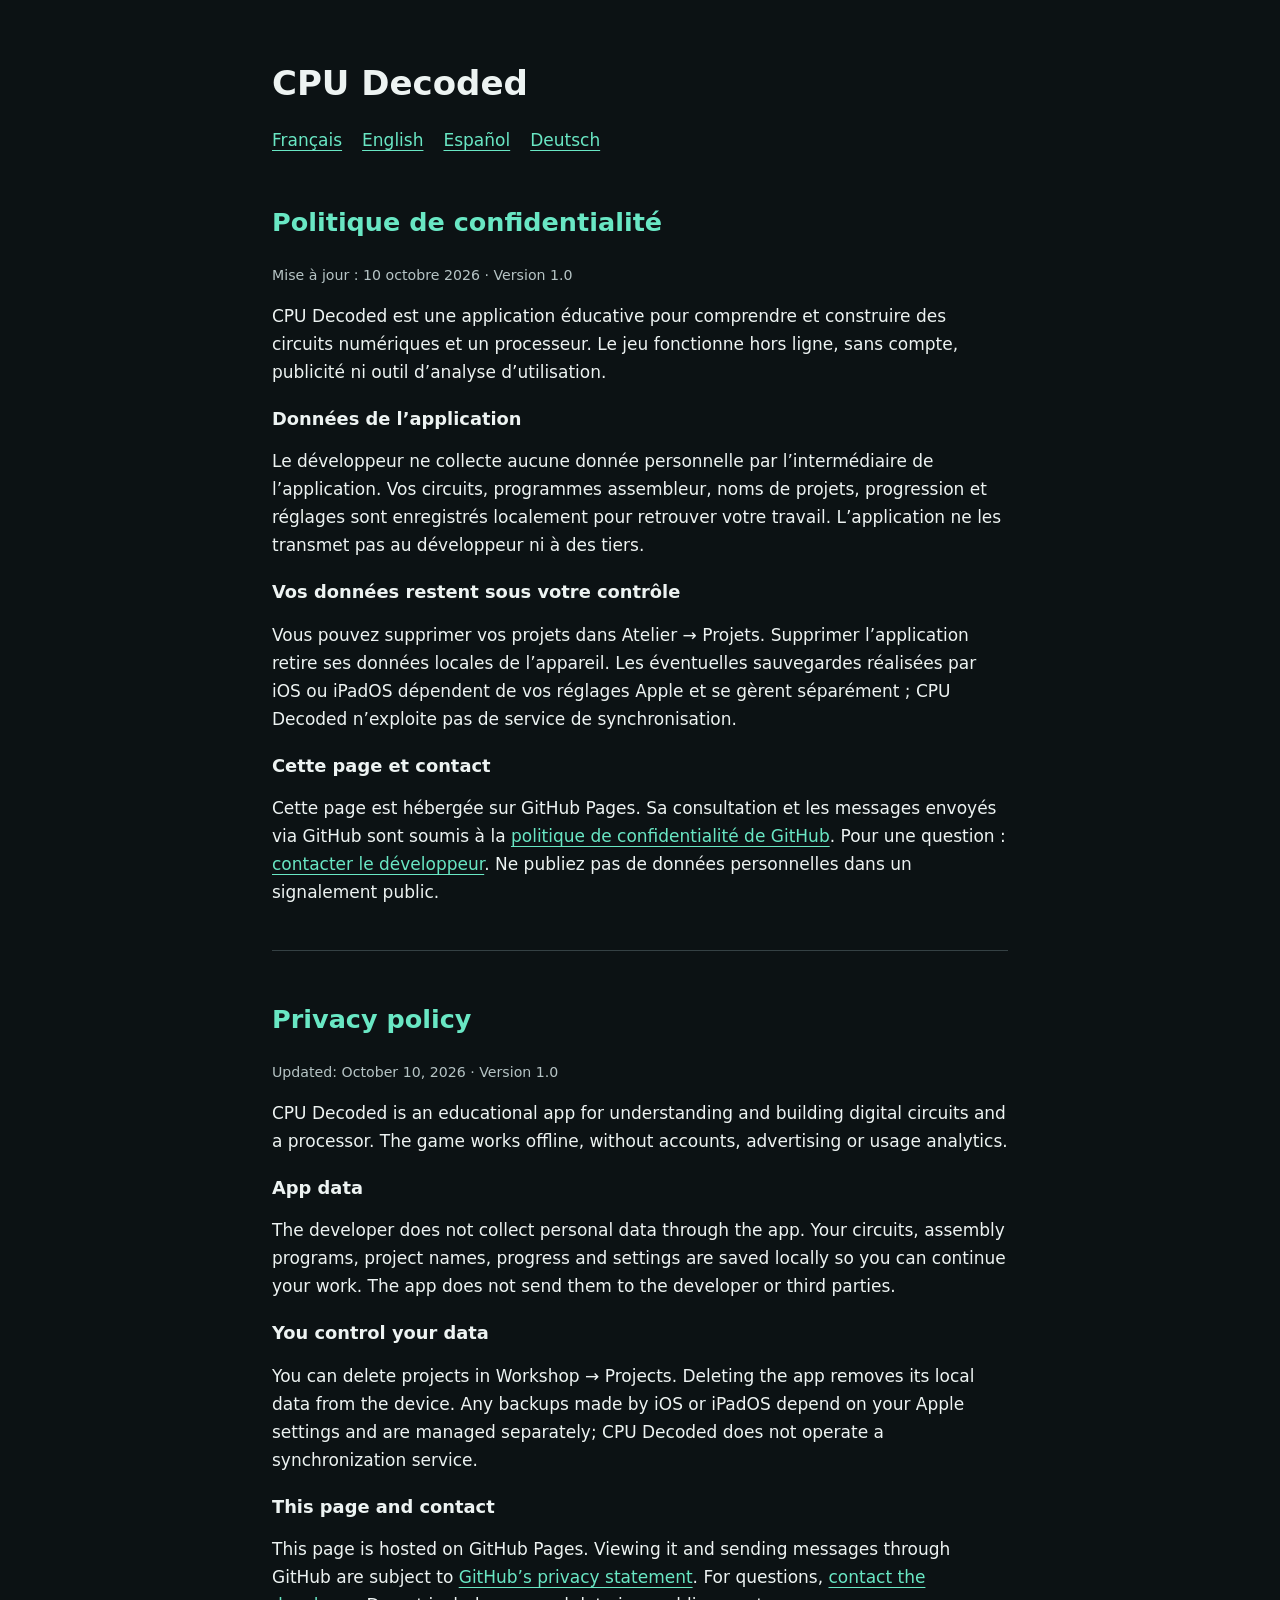
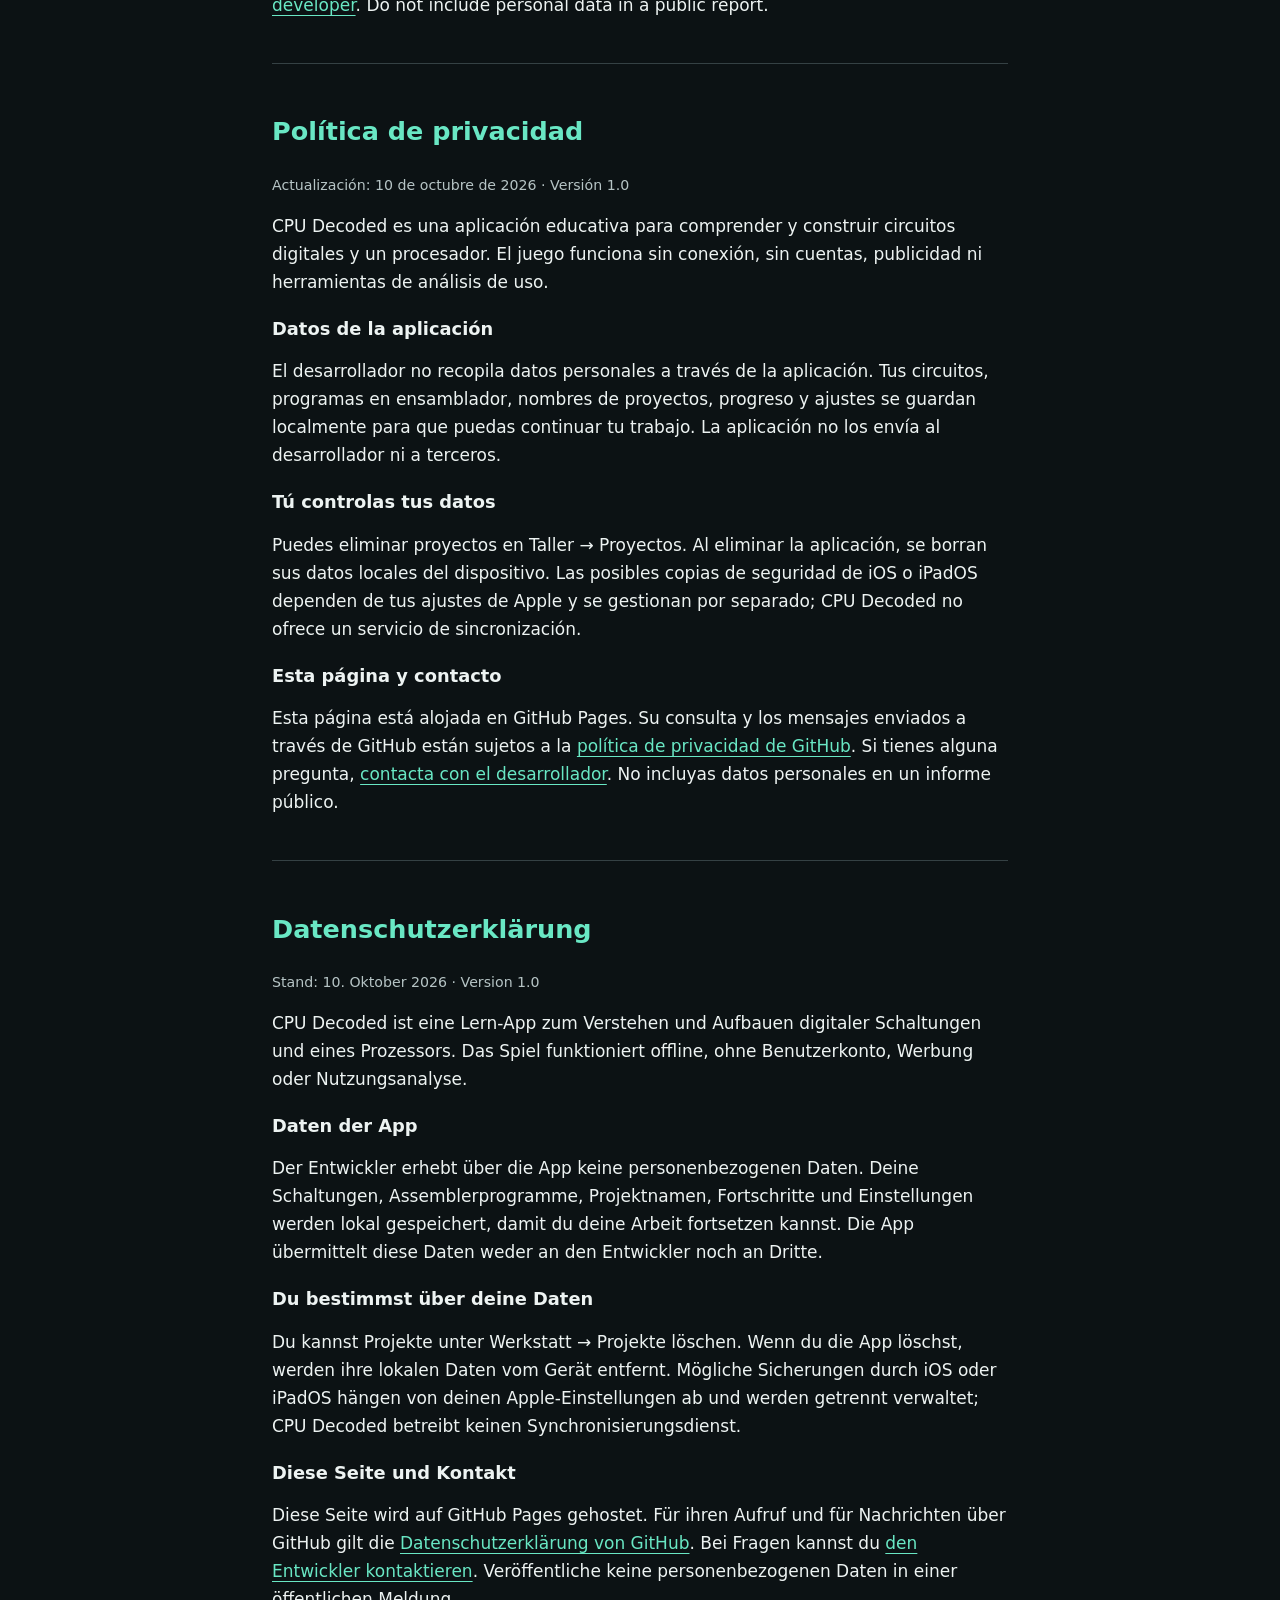
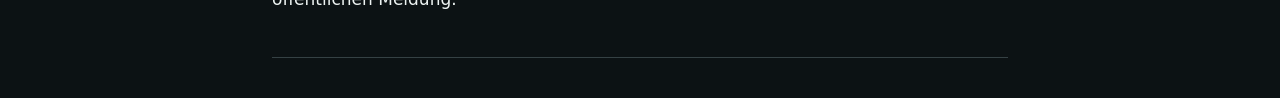
==== index.html @ 69a2903a "Publish CPU Decoded privacy policy in four languages" ====
<!doctype html>
<html lang="fr">
<head>
<meta charset="utf-8">
<meta name="viewport" content="width=device-width, initial-scale=1">
<title>CPU Decoded — Confidentialité · Privacy</title>
<style>
:root{color-scheme:dark}*{box-sizing:border-box}body{margin:0;background:#0c1214;color:#edf3f2;font:17px/1.65 system-ui,sans-serif}main{max-width:780px;margin:auto;padding:40px 22px}h1{line-height:1.2}h2{color:#69e7c4;line-height:1.3}a{color:#69e7c4;text-underline-offset:4px}nav{display:flex;flex-wrap:wrap;gap:20px}section{padding:30px 0;border-bottom:1px solid #354144}small{color:#b6c4c5}p{margin:14px 0}h3{font-size:1.05em;margin-bottom:0}
</style>
</head>
<body><main>
<h1>CPU Decoded</h1>
<nav aria-label="Languages"><a href="#fr" lang="fr">Français</a><a href="#en" lang="en">English</a><a href="#es" lang="es">Español</a><a href="#de" lang="de">Deutsch</a></nav>
<section id="fr" lang="fr"><h2>Politique de confidentialité</h2><small>Mise à jour : 10 octobre 2026 · Version 1.0</small>
<p>CPU Decoded est une application éducative pour comprendre et construire des circuits numériques et un processeur. Le jeu fonctionne hors ligne, sans compte, publicité ni outil d’analyse d’utilisation.</p>
<h3>Données de l’application</h3><p>Le développeur ne collecte aucune donnée personnelle par l’intermédiaire de l’application. Vos circuits, programmes assembleur, noms de projets, progression et réglages sont enregistrés localement pour retrouver votre travail. L’application ne les transmet pas au développeur ni à des tiers.</p>
<h3>Vos données restent sous votre contrôle</h3><p>Vous pouvez supprimer vos projets dans Atelier → Projets. Supprimer l’application retire ses données locales de l’appareil. Les éventuelles sauvegardes réalisées par iOS ou iPadOS dépendent de vos réglages Apple et se gèrent séparément ; CPU Decoded n’exploite pas de service de synchronisation.</p>
<h3>Cette page et contact</h3><p>Cette page est hébergée sur GitHub Pages. Sa consultation et les messages envoyés via GitHub sont soumis à la <a href="https://docs.github.com/en/site-policy/privacy-policies/github-general-privacy-statement">politique de confidentialité de GitHub</a>. Pour une question : <a href="https://github.com/Xerxex52/CPU-Decoded/issues">contacter le développeur</a>. Ne publiez pas de données personnelles dans un signalement public.</p></section>
<section id="en" lang="en"><h2>Privacy policy</h2><small>Updated: October 10, 2026 · Version 1.0</small>
<p>CPU Decoded is an educational app for understanding and building digital circuits and a processor. The game works offline, without accounts, advertising or usage analytics.</p>
<h3>App data</h3><p>The developer does not collect personal data through the app. Your circuits, assembly programs, project names, progress and settings are saved locally so you can continue your work. The app does not send them to the developer or third parties.</p>
<h3>You control your data</h3><p>You can delete projects in Workshop → Projects. Deleting the app removes its local data from the device. Any backups made by iOS or iPadOS depend on your Apple settings and are managed separately; CPU Decoded does not operate a synchronization service.</p>
<h3>This page and contact</h3><p>This page is hosted on GitHub Pages. Viewing it and sending messages through GitHub are subject to <a href="https://docs.github.com/en/site-policy/privacy-policies/github-general-privacy-statement">GitHub’s privacy statement</a>. For questions, <a href="https://github.com/Xerxex52/CPU-Decoded/issues">contact the developer</a>. Do not include personal data in a public report.</p></section>
<section id="es" lang="es"><h2>Política de privacidad</h2><small>Actualización: 10 de octubre de 2026 · Versión 1.0</small>
<p>CPU Decoded es una aplicación educativa para comprender y construir circuitos digitales y un procesador. El juego funciona sin conexión, sin cuentas, publicidad ni herramientas de análisis de uso.</p>
<h3>Datos de la aplicación</h3><p>El desarrollador no recopila datos personales a través de la aplicación. Tus circuitos, programas en ensamblador, nombres de proyectos, progreso y ajustes se guardan localmente para que puedas continuar tu trabajo. La aplicación no los envía al desarrollador ni a terceros.</p>
<h3>Tú controlas tus datos</h3><p>Puedes eliminar proyectos en Taller → Proyectos. Al eliminar la aplicación, se borran sus datos locales del dispositivo. Las posibles copias de seguridad de iOS o iPadOS dependen de tus ajustes de Apple y se gestionan por separado; CPU Decoded no ofrece un servicio de sincronización.</p>
<h3>Esta página y contacto</h3><p>Esta página está alojada en GitHub Pages. Su consulta y los mensajes enviados a través de GitHub están sujetos a la <a href="https://docs.github.com/en/site-policy/privacy-policies/github-general-privacy-statement">política de privacidad de GitHub</a>. Si tienes alguna pregunta, <a href="https://github.com/Xerxex52/CPU-Decoded/issues">contacta con el desarrollador</a>. No incluyas datos personales en un informe público.</p></section>
<section id="de" lang="de"><h2>Datenschutzerklärung</h2><small>Stand: 10. Oktober 2026 · Version 1.0</small>
<p>CPU Decoded ist eine Lern-App zum Verstehen und Aufbauen digitaler Schaltungen und eines Prozessors. Das Spiel funktioniert offline, ohne Benutzerkonto, Werbung oder Nutzungsanalyse.</p>
<h3>Daten der App</h3><p>Der Entwickler erhebt über die App keine personenbezogenen Daten. Deine Schaltungen, Assemblerprogramme, Projektnamen, Fortschritte und Einstellungen werden lokal gespeichert, damit du deine Arbeit fortsetzen kannst. Die App übermittelt diese Daten weder an den Entwickler noch an Dritte.</p>
<h3>Du bestimmst über deine Daten</h3><p>Du kannst Projekte unter Werkstatt → Projekte löschen. Wenn du die App löschst, werden ihre lokalen Daten vom Gerät entfernt. Mögliche Sicherungen durch iOS oder iPadOS hängen von deinen Apple-Einstellungen ab und werden getrennt verwaltet; CPU Decoded betreibt keinen Synchronisierungsdienst.</p>
<h3>Diese Seite und Kontakt</h3><p>Diese Seite wird auf GitHub Pages gehostet. Für ihren Aufruf und für Nachrichten über GitHub gilt die <a href="https://docs.github.com/en/site-policy/privacy-policies/github-general-privacy-statement">Datenschutzerklärung von GitHub</a>. Bei Fragen kannst du <a href="https://github.com/Xerxex52/CPU-Decoded/issues">den Entwickler kontaktieren</a>. Veröffentliche keine personenbezogenen Daten in einer öffentlichen Meldung.</p></section>
</main></body></html>
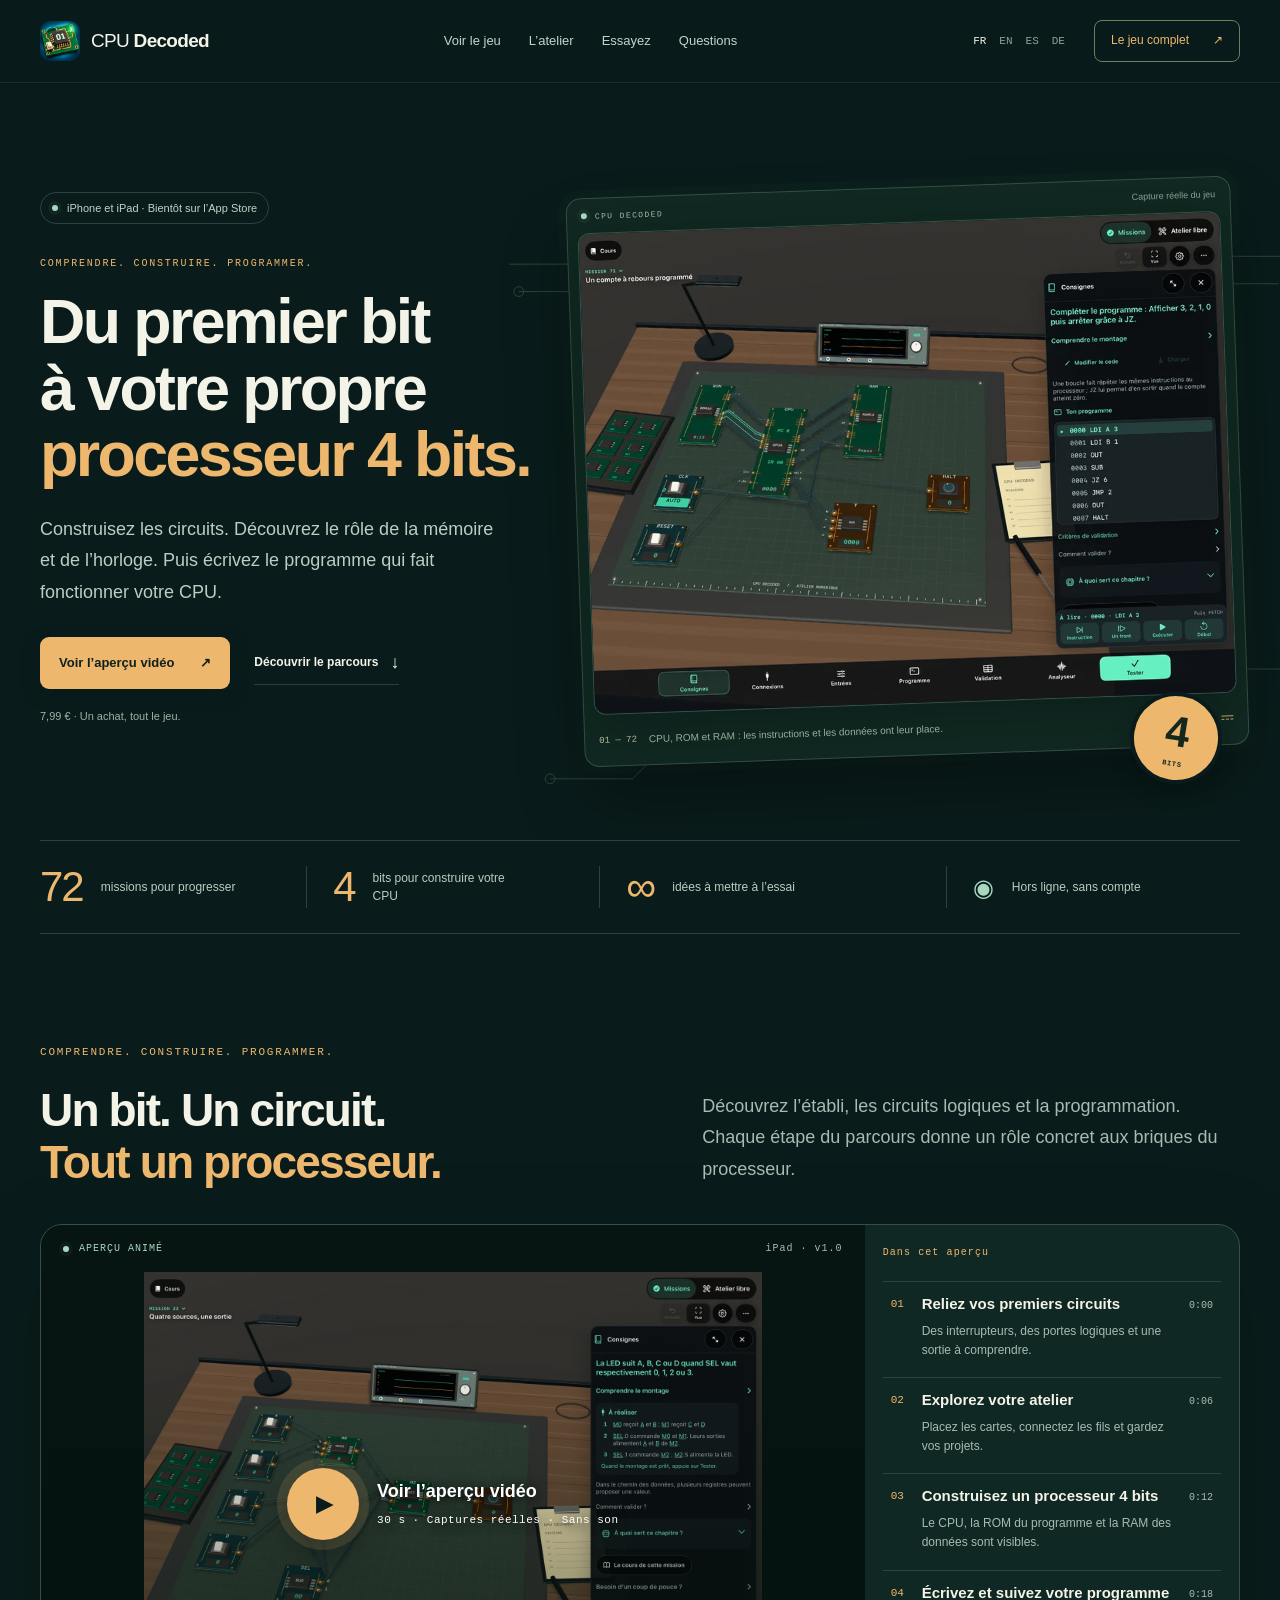
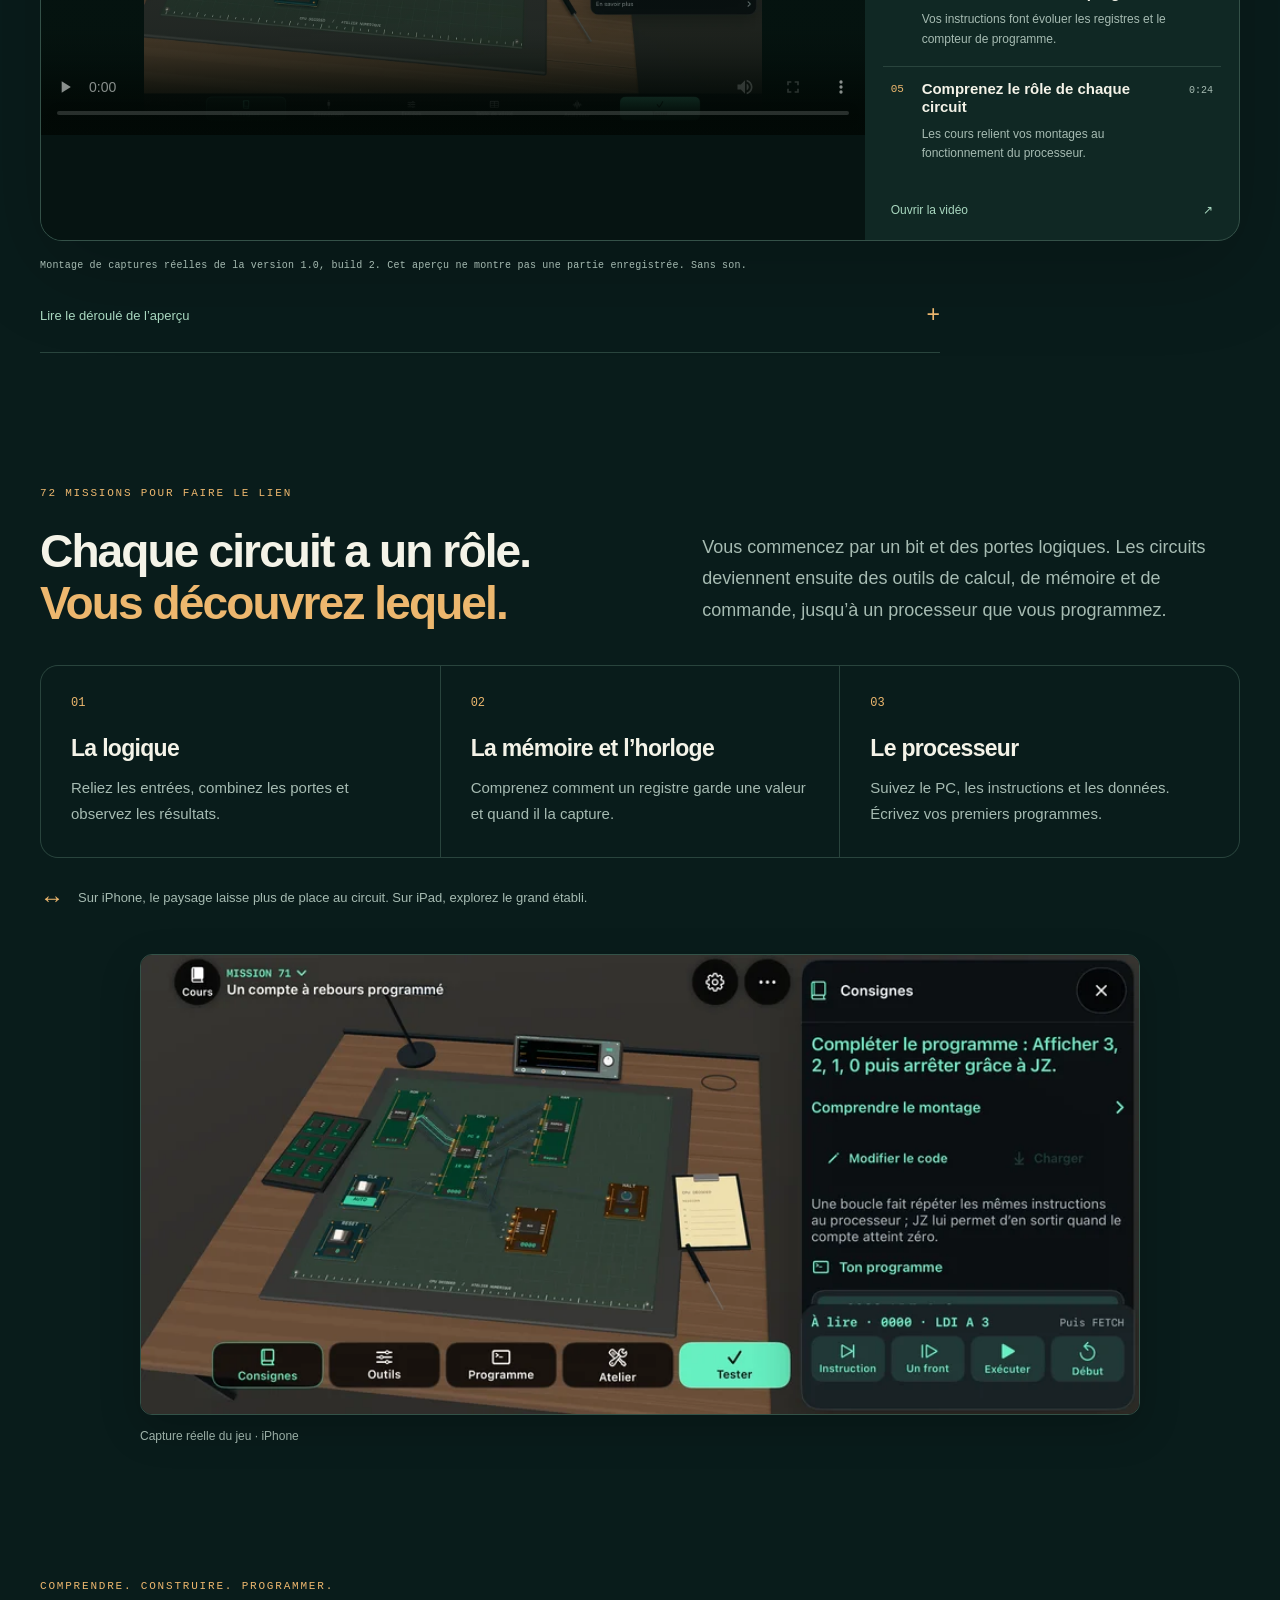
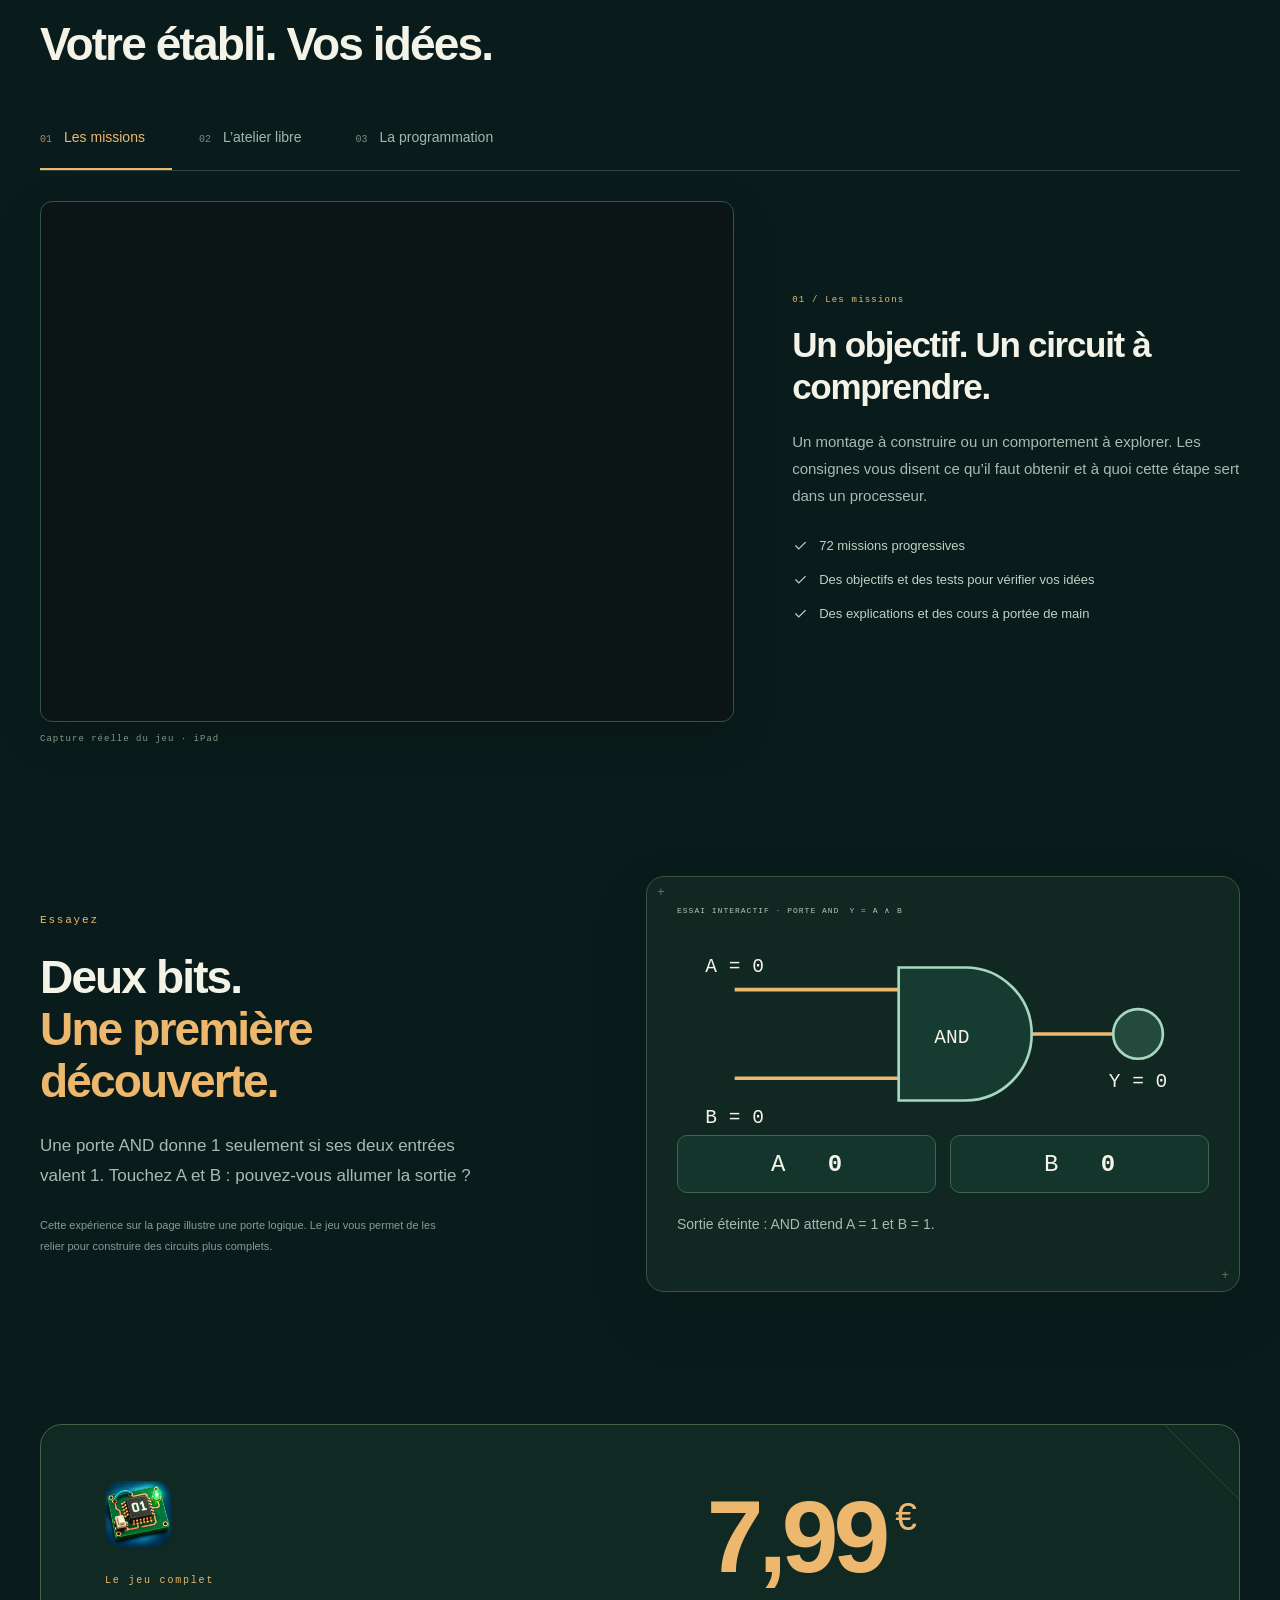
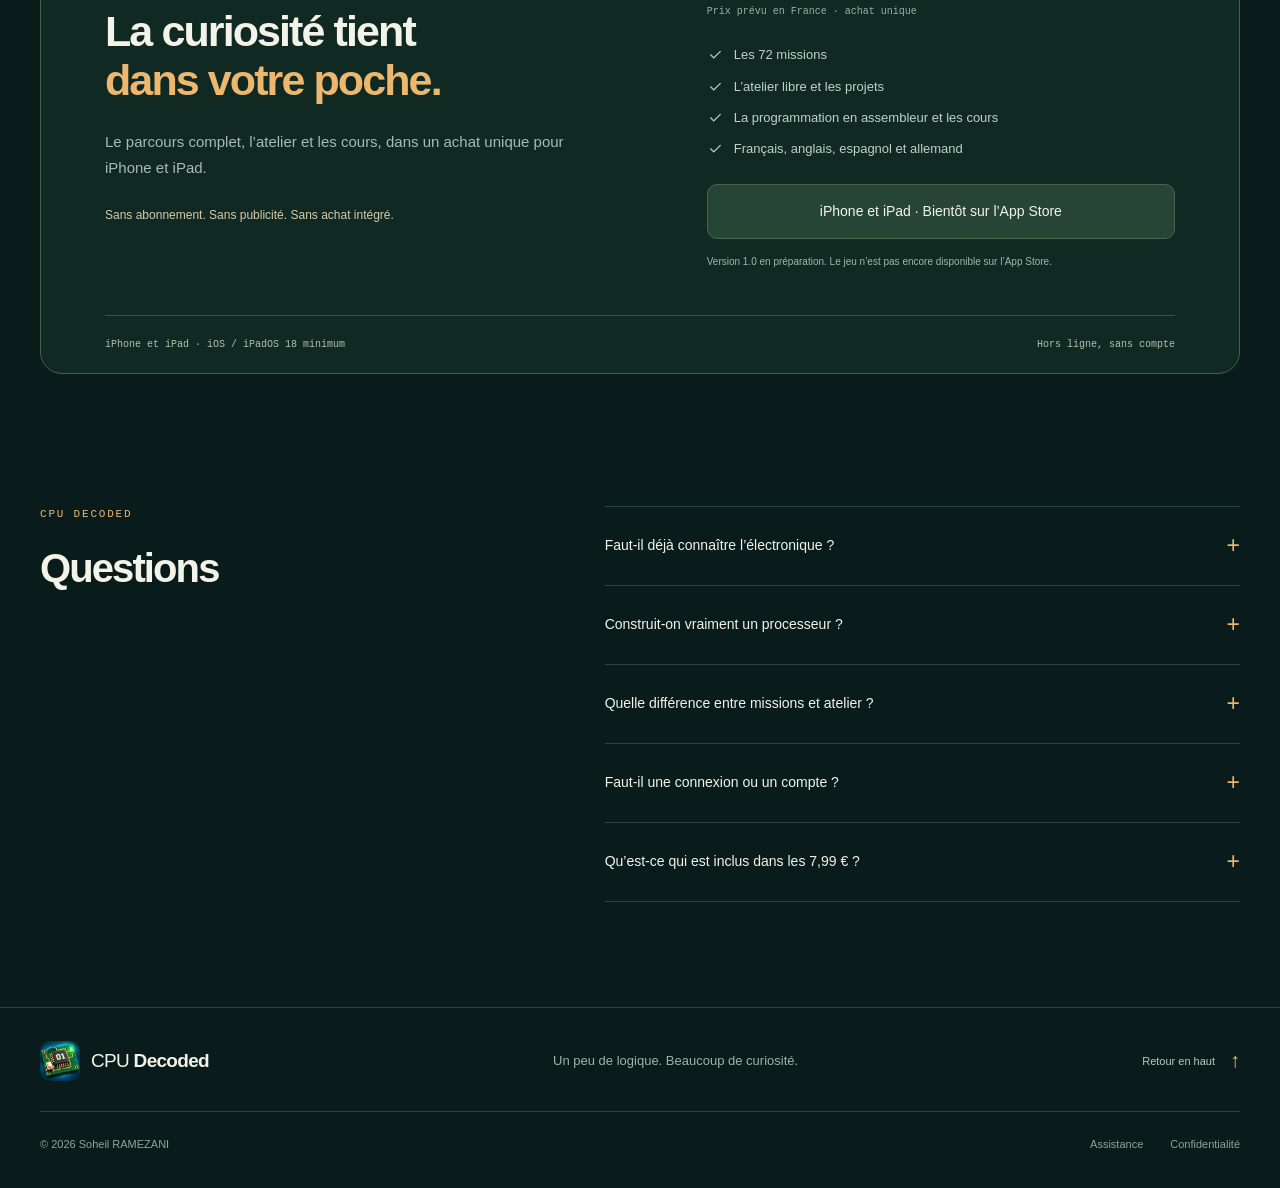
==== commit e4cf6033: "Publish CPU Decoded product page with localized video previews" ====
--- a/index.html
+++ b/index.html
@@ -1,34 +1,29 @@
-<!doctype html>
-<html lang="fr">
-<head>
-<meta charset="utf-8">
-<meta name="viewport" content="width=device-width, initial-scale=1">
-<title>CPU Decoded — Confidentialité · Privacy</title>
-<style>
-:root{color-scheme:dark}*{box-sizing:border-box}body{margin:0;background:#0c1214;color:#edf3f2;font:17px/1.65 system-ui,sans-serif}main{max-width:780px;margin:auto;padding:40px 22px}h1{line-height:1.2}h2{color:#69e7c4;line-height:1.3}a{color:#69e7c4;text-underline-offset:4px}nav{display:flex;flex-wrap:wrap;gap:20px}section{padding:30px 0;border-bottom:1px solid #354144}small{color:#b6c4c5}p{margin:14px 0}h3{font-size:1.05em;margin-bottom:0}
-</style>
-</head>
-<body><main>
-<h1>CPU Decoded</h1>
-<nav aria-label="Languages"><a href="#fr" lang="fr">Français</a><a href="#en" lang="en">English</a><a href="#es" lang="es">Español</a><a href="#de" lang="de">Deutsch</a></nav>
-<section id="fr" lang="fr"><h2>Politique de confidentialité</h2><small>Mise à jour : 10 octobre 2026 · Version 1.0</small>
+<!doctype html><html lang="fr"><head><meta charset="utf-8"><meta name="viewport" content="width=device-width, initial-scale=1"><meta name="theme-color" content="#091c1b"><title>CPU Decoded — Du premier bit à votre propre processeur 4 bits.</title><meta name="description" content="Construisez les circuits. Découvrez le rôle de la mémoire et de l’horloge. Puis écrivez le programme qui fait fonctionner votre CPU."><link rel="canonical" href="https://xerxex52.github.io/CPU-Decoded/"><link rel="alternate" hreflang="fr" href="https://xerxex52.github.io/CPU-Decoded/"><link rel="alternate" hreflang="en" href="https://xerxex52.github.io/CPU-Decoded/en/"><link rel="alternate" hreflang="es" href="https://xerxex52.github.io/CPU-Decoded/es/"><link rel="alternate" hreflang="de" href="https://xerxex52.github.io/CPU-Decoded/de/"><meta property="og:title" content="CPU Decoded — Du premier bit à votre propre processeur 4 bits."><meta property="og:description" content="Construisez les circuits. Découvrez le rôle de la mémoire et de l’horloge. Puis écrivez le programme qui fait fonctionner votre CPU."><meta property="og:type" content="website"><meta property="og:url" content="https://xerxex52.github.io/CPU-Decoded/"><meta property="og:image" content="https://xerxex52.github.io/CPU-Decoded/assets/fr-cpu-1600.webp"><meta name="twitter:card" content="summary_large_image"><link rel="icon" href="assets/favicon.png"><link rel="stylesheet" href="style.css"><script src="site.js" defer></script></head>
+<body id="top"><a class="skip" href="#main">Aller au contenu</a><noscript><style>.tab-bar,.film-chapters,.bit-buttons{display:none}.showcase-panel[hidden]{display:grid!important}.showcase-panel{margin-top:40px}</style></noscript>
+<header class="site-header"><div class="nav-shell"><a class="brand" href="#top"><img src="assets/icon.webp" width="40" height="40" alt=""><span>CPU <b>Decoded</b></span></a><nav id="navigation" aria-label="Navigation"><a href="#film">Voir le jeu</a><a href="#atelier">L’atelier</a><a href="#defi">Essayez</a><a href="#faq">Questions</a></nav><div class="header-actions"><div class="languages" aria-label="Languages"><a href="index.html" lang="fr" hreflang="fr" aria-current=page>FR</a><a href="en/index.html" lang="en" hreflang="en" >EN</a><a href="es/index.html" lang="es" hreflang="es" >ES</a><a href="de/index.html" lang="de" hreflang="de" >DE</a></div><a class="nav-cta" href="#inclus">Le jeu complet<span aria-hidden="true">↗</span></a><button class="menu-toggle" aria-label="Ouvrir le menu" aria-expanded="false" aria-controls="navigation"><span></span><span></span></button></div></div></header>
+<main id="main"><section class="hero section-shell"><div class="hero-copy"><div class="availability"><span></span>iPhone et iPad · Bientôt sur l’App Store</div><p class="eyebrow">COMPRENDRE. CONSTRUIRE. PROGRAMMER.</p><h1>Du premier bit<br>à votre propre<br><em>processeur 4 bits.</em></h1><p class="lead">Construisez les circuits. Découvrez le rôle de la mémoire et de l’horloge. Puis écrivez le programme qui fait fonctionner votre CPU.</p><div class="hero-actions"><a class="button primary" href="#film">Voir l’aperçu vidéo<span aria-hidden="true">↗</span></a><a class="text-link" href="#parcours">Découvrir le parcours<span aria-hidden="true">↓</span></a></div><p class="price-note">7,99 € · Un achat, tout le jeu.</p></div><div class="hero-visual"><svg class="hero-traces" viewBox="0 0 800 720" fill="none" aria-hidden="true"><path d="M0 145h104l48-48h356l40 40h240M10 173h104l48-48h338l40 40h245M42 670h84l54-54h306l58-58h245"/><circle cx="10" cy="173" r="5"/><circle cx="42" cy="670" r="5"/></svg><div class="device-mat"><div class="device-top"><span class="signal-dot"></span><span>CPU DECODED</span><span class="real-label">Capture réelle du jeu</span></div><button class="screenshot" type="button" data-lightbox="assets/fr-cpu-1600.webp" data-caption="CPU, ROM et RAM : les instructions et les données ont leur place." aria-label="Agrandir la capture"><img src="assets/fr-cpu-1600.webp" srcset="assets/fr-cpu-900.webp 900w, assets/fr-cpu-1600.webp 1600w" sizes="(max-width:760px) calc(100vw - 40px), 760px" width="1600" height="1200" alt="CPU, ROM et RAM : les instructions et les données ont leur place." loading="eager" decoding="async" fetchpriority=high><span class="zoom-mark" aria-hidden="true">↗</span></button><div class="device-bottom"><span>01 — 72</span><p>CPU, ROM et RAM : les instructions et les données ont leur place.</p><span aria-hidden="true">⎓</span></div></div><div class="hero-stamp" aria-hidden="true"><span>4</span><small>BITS</small></div></div></section>
+<div class="section-shell"><div class="stat-strip"><div><strong>72</strong><span>missions pour progresser</span></div><div><strong>4</strong><span>bits pour construire votre CPU</span></div><div><strong>∞</strong><span>idées à mettre à l’essai</span></div><div class="stat-promise"><span class="tiny-icon" aria-hidden="true">◉</span><span>Hors ligne, sans compte</span></div></div></div>
+<section class="film-section section-shell section-space" id="film"><div class="film-heading"><div><p class="eyebrow">COMPRENDRE. CONSTRUIRE. PROGRAMMER.</p><h2>Un bit. Un circuit.<br><em>Tout un processeur.</em></h2></div><p class="section-intro">Découvrez l’établi, les circuits logiques et la programmation. Chaque étape du parcours donne un rôle concret aux briques du processeur.</p></div><div class="film-stage"><div class="film-screen"><div class="film-topline"><span><i class="signal-dot" aria-hidden="true"></i>APERÇU ANIMÉ</span><span>iPad · v1.0</span></div><div class="video-frame"><video id="gameplay" controls playsinline preload="none" poster="assets/fr-logic-1600.webp" width="1920" height="1080" aria-label="Voir l’aperçu vidéo"><source src="assets/fr-preview.mp4" type="video/mp4"><track kind="captions" src="assets/fr-preview.vtt" srclang="fr" label="FR" default><p><a href="assets/fr-preview.mp4">Ouvrir la vidéo</a></p></video><button class="film-play" type="button" aria-label="Voir l’aperçu vidéo" hidden><span class="play-disc" aria-hidden="true">▶</span><span>Voir l’aperçu vidéo<small>30 s · Captures réelles · Sans son</small></span></button></div></div><div class="film-chapters"><p class="eyebrow">Dans cet aperçu</p><button class="film-chapter" data-seek="0" type="button"><span class="chapter-index">01</span><span><strong>Reliez vos premiers circuits</strong><span>Des interrupteurs, des portes logiques et une sortie à comprendre.</span></span><span class="chapter-time">0:00</span></button><button class="film-chapter" data-seek="6" type="button"><span class="chapter-index">02</span><span><strong>Explorez votre atelier</strong><span>Placez les cartes, connectez les fils et gardez vos projets.</span></span><span class="chapter-time">0:06</span></button><button class="film-chapter" data-seek="12" type="button"><span class="chapter-index">03</span><span><strong>Construisez un processeur 4 bits</strong><span>Le CPU, la ROM du programme et la RAM des données sont visibles.</span></span><span class="chapter-time">0:12</span></button><button class="film-chapter" data-seek="18" type="button"><span class="chapter-index">04</span><span><strong>Écrivez et suivez votre programme</strong><span>Vos instructions font évoluer les registres et le compteur de programme.</span></span><span class="chapter-time">0:18</span></button><button class="film-chapter" data-seek="24" type="button"><span class="chapter-index">05</span><span><strong>Comprenez le rôle de chaque circuit</strong><span>Les cours relient vos montages au fonctionnement du processeur.</span></span><span class="chapter-time">0:24</span></button><a class="film-download" href="assets/fr-preview.mp4">Ouvrir la vidéo<span aria-hidden="true">↗</span></a></div></div><p class="film-caption">Montage de captures réelles de la version 1.0, build 2. Cet aperçu ne montre pas une partie enregistrée. Sans son.</p><details class="film-transcript"><summary>Lire le déroulé de l’aperçu<span aria-hidden="true">+</span></summary><div><p><strong>00 s — Reliez vos premiers circuits.</strong> Des interrupteurs, des portes logiques et une sortie à comprendre.</p><p><strong>06 s — Explorez votre atelier.</strong> Placez les cartes, connectez les fils et gardez vos projets.</p><p><strong>12 s — Construisez un processeur 4 bits.</strong> Le CPU, la ROM du programme et la RAM des données sont visibles.</p><p><strong>18 s — Écrivez et suivez votre programme.</strong> Vos instructions font évoluer les registres et le compteur de programme.</p><p><strong>24 s — Comprenez le rôle de chaque circuit.</strong> Les cours relient vos montages au fonctionnement du processeur.</p></div></details></section>
+<section class="first-steps section-shell section-space" id="parcours"><div class="film-heading"><div><p class="eyebrow">72 MISSIONS POUR FAIRE LE LIEN</p><h2>Chaque circuit a un rôle.<br><em>Vous découvrez lequel.</em></h2></div><p class="section-intro">Vous commencez par un bit et des portes logiques. Les circuits deviennent ensuite des outils de calcul, de mémoire et de commande, jusqu’à un processeur que vous programmez.</p></div><div class="steps-grid"><article><span class="step-number" aria-hidden="true">01</span><h3>La logique</h3><p>Reliez les entrées, combinez les portes et observez les résultats.</p></article><article><span class="step-number" aria-hidden="true">02</span><h3>La mémoire et l’horloge</h3><p>Comprenez comment un registre garde une valeur et quand il la capture.</p></article><article><span class="step-number" aria-hidden="true">03</span><h3>Le processeur</h3><p>Suivez le PC, les instructions et les données. Écrivez vos premiers programmes.</p></article></div><p class="device-tip"><span aria-hidden="true">↔</span>Sur iPhone, le paysage laisse plus de place au circuit. Sur iPad, explorez le grand établi.</p><figure class="phone-preview"><button class="screenshot" type="button" data-lightbox="assets/fr-iphone-cpu-1600.webp" data-caption="CPU Decoded sur iPhone en paysage : processeur 4 bits et panneau de mission." aria-label="Agrandir la capture"><img src="assets/fr-iphone-cpu-1600.webp" srcset="assets/fr-iphone-cpu-900.webp 900w, assets/fr-iphone-cpu-1600.webp 1600w" sizes="(max-width:760px) calc(100vw - 40px), 760px" width="1600" height="736" alt="CPU Decoded sur iPhone en paysage : processeur 4 bits et panneau de mission." loading="lazy" decoding="async" ><span class="zoom-mark" aria-hidden="true">↗</span></button><figcaption>Capture réelle du jeu · iPhone</figcaption></figure></section>
+<section class="experience section-shell section-space" id="atelier"><div class="section-heading"><p class="eyebrow">COMPRENDRE. CONSTRUIRE. PROGRAMMER.</p><h2>Votre établi. Vos idées.</h2></div><div class="showcase"><div class="tab-bar" role="tablist" aria-label="CPU Decoded"><button id="tab-0" role="tab" aria-selected="true" aria-controls="panel-0" tabindex="0" data-tab="0"><span class="tab-number">01</span>Les missions</button><button id="tab-1" role="tab" aria-selected="false" aria-controls="panel-1" tabindex="-1" data-tab="1"><span class="tab-number">02</span>L’atelier libre</button><button id="tab-2" role="tab" aria-selected="false" aria-controls="panel-2" tabindex="-1" data-tab="2"><span class="tab-number">03</span>La programmation</button></div><div class="showcase-panel" id="panel-0" role="tabpanel" aria-labelledby="tab-0" tabindex="0" ><div class="panel-photo"><button class="screenshot" type="button" data-lightbox="assets/fr-logic-1600.webp" data-caption="Reliez vos premiers circuits" aria-label="Agrandir la capture"><img src="assets/fr-logic-1600.webp" srcset="assets/fr-logic-900.webp 900w, assets/fr-logic-1600.webp 1600w" sizes="(max-width:760px) calc(100vw - 40px), 760px" width="1600" height="1200" alt="Reliez vos premiers circuits" loading="lazy" decoding="async" ><span class="zoom-mark" aria-hidden="true">↗</span></button><span class="photo-meta">Capture réelle du jeu · iPad</span></div><div class="panel-copy"><p class="eyebrow">01 / Les missions</p><h3>Un objectif. Un circuit à comprendre.</h3><p>Un montage à construire ou un comportement à explorer. Les consignes vous disent ce qu’il faut obtenir et à quoi cette étape sert dans un processeur.</p><ul class="check-list"><li><svg viewBox="0 0 20 20" aria-hidden="true"><path d="m4 10 4 4 8-8"/></svg><span>72 missions progressives</span></li><li><svg viewBox="0 0 20 20" aria-hidden="true"><path d="m4 10 4 4 8-8"/></svg><span>Des objectifs et des tests pour vérifier vos idées</span></li><li><svg viewBox="0 0 20 20" aria-hidden="true"><path d="m4 10 4 4 8-8"/></svg><span>Des explications et des cours à portée de main</span></li></ul></div></div><div class="showcase-panel" id="panel-1" role="tabpanel" aria-labelledby="tab-1" tabindex="0" hidden><div class="panel-photo"><button class="screenshot" type="button" data-lightbox="assets/fr-workshop-1600.webp" data-caption="Explorez votre atelier" aria-label="Agrandir la capture"><img src="assets/fr-workshop-1600.webp" srcset="assets/fr-workshop-900.webp 900w, assets/fr-workshop-1600.webp 1600w" sizes="(max-width:760px) calc(100vw - 40px), 760px" width="1600" height="1200" alt="Explorez votre atelier" loading="lazy" decoding="async" ><span class="zoom-mark" aria-hidden="true">↗</span></button><span class="photo-meta">Capture réelle du jeu · iPad</span></div><div class="panel-copy"><p class="eyebrow">02 / L’atelier libre</p><h3>Votre établi. Vos idées.</h3><p>Choisissez les cartes, placez-les sur le tapis, reliez-les et observez ce qui se passe. Déplacez les modules et enregistrez vos projets pour continuer plus tard.</p><ul class="check-list"><li><svg viewBox="0 0 20 20" aria-hidden="true"><path d="m4 10 4 4 8-8"/></svg><span>Des cartes à poser, déplacer et retirer</span></li><li><svg viewBox="0 0 20 20" aria-hidden="true"><path d="m4 10 4 4 8-8"/></svg><span>Des exemples pour commencer et aller plus loin</span></li><li><svg viewBox="0 0 20 20" aria-hidden="true"><path d="m4 10 4 4 8-8"/></svg><span>Vos propres circuits et projets enregistrés</span></li></ul></div></div><div class="showcase-panel" id="panel-2" role="tabpanel" aria-labelledby="tab-2" tabindex="0" hidden><div class="panel-photo"><button class="screenshot" type="button" data-lightbox="assets/fr-program-1600.webp" data-caption="Écrivez et suivez votre programme" aria-label="Agrandir la capture"><img src="assets/fr-program-1600.webp" srcset="assets/fr-program-900.webp 900w, assets/fr-program-1600.webp 1600w" sizes="(max-width:760px) calc(100vw - 40px), 760px" width="1600" height="1200" alt="Écrivez et suivez votre programme" loading="lazy" decoding="async" ><span class="zoom-mark" aria-hidden="true">↗</span></button><span class="photo-meta">Capture réelle du jeu · iPad</span></div><div class="panel-copy"><p class="eyebrow">03 / La programmation</p><h3>Votre code devient une action.</h3><p>Écrivez en assembleur et chargez le programme dans la ROM. Suivez son exécution : le compteur de programme choisit l’instruction, le CPU travaille, la RAM conserve les données.</p><ul class="check-list"><li><svg viewBox="0 0 20 20" aria-hidden="true"><path d="m4 10 4 4 8-8"/></svg><span>Un éditeur assembleur et la liste des instructions</span></li><li><svg viewBox="0 0 20 20" aria-hidden="true"><path d="m4 10 4 4 8-8"/></svg><span>Un montage fourni dans les missions de programmation</span></li><li><svg viewBox="0 0 20 20" aria-hidden="true"><path d="m4 10 4 4 8-8"/></svg><span>Une exécution pas à pas ou avec horloge automatique</span></li></ul></div></div></div></section>
+<section class="demo-section section-shell section-space" id="defi"><div class="demo-copy"><p class="eyebrow">Essayez</p><h2>Deux bits.<br><em>Une première découverte.</em></h2><p class="section-intro">Une porte AND donne 1 seulement si ses deux entrées valent 1. Touchez A et B : pouvez-vous allumer la sortie ?</p><p class="demo-note">Cette expérience sur la page illustre une porte logique. Le jeu vous permet de les relier pour construire des circuits plus complets.</p></div><div class="demo-card logic-demo"><div class="demo-card-top"><span>ESSAI INTERACTIF · PORTE AND</span><span>Y = A ∧ B</span></div><svg viewBox="0 0 600 230" role="img" aria-label="AND"><path class="logic-trace" d="M65 65H250M65 165H250M400 115H510"/><path class="gate-body" d="M250 40h75a75 75 0 0 1 0 150h-75z"/><text x="310" y="125" text-anchor="middle">AND</text><text id="bit-a" x="65" y="45" text-anchor="middle">A = 0</text><text id="bit-b" x="65" y="215" text-anchor="middle">B = 0</text><circle id="demo-led" cx="520" cy="115" r="28"/><text id="bit-y" x="520" y="175" text-anchor="middle">Y = 0</text></svg><div class="bit-buttons"><button type="button" data-bit="a" aria-label="Changer le bit A" aria-pressed="false">A <strong>0</strong></button><button type="button" data-bit="b" aria-label="Changer le bit B" aria-pressed="false">B <strong>0</strong></button></div><p class="logic-feedback" aria-live="polite" aria-atomic="true">Sortie éteinte : AND attend A = 1 et B = 1.</p></div></section>
+<section class="purchase-section section-shell section-space" id="inclus"><div class="purchase-inner"><div class="purchase-copy"><img src="assets/icon.webp" width="66" height="66" alt="" loading="lazy"><p class="eyebrow">Le jeu complet</p><h2>La curiosité tient<br><em>dans votre poche.</em></h2><p class="section-intro">Le parcours complet, l’atelier et les cours, dans un achat unique pour iPhone et iPad.</p><p class="purchase-promise">Sans abonnement. Sans publicité. Sans achat intégré.</p></div><div class="purchase-offer"><div class="price"><span>7,99</span><sup>€</sup></div><p class="price-detail">Prix prévu en France · achat unique</p><ul class="check-list"><li><svg viewBox="0 0 20 20" aria-hidden="true"><path d="m4 10 4 4 8-8"/></svg><span>Les 72 missions</span></li><li><svg viewBox="0 0 20 20" aria-hidden="true"><path d="m4 10 4 4 8-8"/></svg><span>L’atelier libre et les projets</span></li><li><svg viewBox="0 0 20 20" aria-hidden="true"><path d="m4 10 4 4 8-8"/></svg><span>La programmation en assembleur et les cours</span></li><li><svg viewBox="0 0 20 20" aria-hidden="true"><path d="m4 10 4 4 8-8"/></svg><span>Français, anglais, espagnol et allemand</span></li></ul><p class="coming-soon">iPhone et iPad · Bientôt sur l’App Store</p><p class="release-note">Version 1.0 en préparation. Le jeu n’est pas encore disponible sur l’App Store.</p></div><div class="compatibility"><span>iPhone et iPad · iOS / iPadOS 18 minimum</span><span>Hors ligne, sans compte</span></div></div></section>
+<section class="faq-section section-shell section-space" id="faq"><div><p class="eyebrow">CPU DECODED</p><h2>Questions</h2></div><div class="faq-list"><details><summary>Faut-il déjà connaître l’électronique ?<span aria-hidden="true">+</span></summary><p>Non. Vous commencez par des bits et des portes logiques. Les missions introduisent progressivement les calculs, les registres, la mémoire et les instructions. Les cours permettent de revenir sur un concept.</p></details><details><summary>Construit-on vraiment un processeur ?<span aria-hidden="true">+</span></summary><p>Vous assemblez et explorez les briques d’un processeur pédagogique de 4 bits, puis vous programmez le CPU du jeu. La ROM et la RAM sont visibles séparément. C’est une simulation pour comprendre les principes, pas un kit de matériel électronique.</p></details><details><summary>Quelle différence entre missions et atelier ?<span aria-hidden="true">+</span></summary><p>Les missions donnent un objectif et des tests. L’atelier permet de choisir les modules, créer vos circuits et enregistrer vos projets.</p></details><details><summary>Faut-il une connexion ou un compte ?<span aria-hidden="true">+</span></summary><p>Après téléchargement, le jeu fonctionne hors ligne, sans compte. Aucun matériel supplémentaire n’est nécessaire. La progression et les projets sont conservés localement, sans synchronisation entre appareils.</p></details><details><summary>Qu’est-ce qui est inclus dans les 7,99 € ?<span aria-hidden="true">+</span></summary><p>Toutes les missions, l’atelier, les cours et la programmation. Le prix de 7,99 € est le tarif prévu en France ; le prix dans les autres pays sera celui affiché par l’App Store.</p></details></div></section></main>
+<footer class="section-shell"><div class="footer-top"><a class="brand" href="#top"><img src="assets/icon.webp" width="40" height="40" alt=""><span>CPU <b>Decoded</b></span></a><p>Un peu de logique. Beaucoup de curiosité.</p><a class="back-top" href="#top">Retour en haut<span aria-hidden="true">↑</span></a></div><div class="footer-bottom"><span>© 2026 Soheil RAMEZANI</span><div><a href="support.html#fr">Assistance</a><a href="privacy.html#fr">Confidentialité</a></div></div></footer><noscript><main class="document-shell"><section id="fr" lang="fr"><h2>Politique de confidentialité</h2><small>Mise à jour : 10 octobre 2026 · Version 1.0</small>
 <p>CPU Decoded est une application éducative pour comprendre et construire des circuits numériques et un processeur. Le jeu fonctionne hors ligne, sans compte, publicité ni outil d’analyse d’utilisation.</p>
 <h3>Données de l’application</h3><p>Le développeur ne collecte aucune donnée personnelle par l’intermédiaire de l’application. Vos circuits, programmes assembleur, noms de projets, progression et réglages sont enregistrés localement pour retrouver votre travail. L’application ne les transmet pas au développeur ni à des tiers.</p>
 <h3>Vos données restent sous votre contrôle</h3><p>Vous pouvez supprimer vos projets dans Atelier → Projets. Supprimer l’application retire ses données locales de l’appareil. Les éventuelles sauvegardes réalisées par iOS ou iPadOS dépendent de vos réglages Apple et se gèrent séparément ; CPU Decoded n’exploite pas de service de synchronisation.</p>
-<h3>Cette page et contact</h3><p>Cette page est hébergée sur GitHub Pages. Sa consultation et les messages envoyés via GitHub sont soumis à la <a href="https://docs.github.com/en/site-policy/privacy-policies/github-general-privacy-statement">politique de confidentialité de GitHub</a>. Pour une question : <a href="https://github.com/Xerxex52/CPU-Decoded/issues">contacter le développeur</a>. Ne publiez pas de données personnelles dans un signalement public.</p></section>
-<section id="en" lang="en"><h2>Privacy policy</h2><small>Updated: October 10, 2026 · Version 1.0</small>
+<h3>Cette page et contact</h3><p>Cette page est hébergée sur GitHub Pages. Sa consultation et les messages envoyés via GitHub sont soumis à la <a href="https://docs.github.com/en/site-policy/privacy-policies/github-general-privacy-statement">politique de confidentialité de GitHub</a>. Pour une question : <a href="https://github.com/Xerxex52/CPU-Decoded/issues">contacter le développeur</a>. Ne publiez pas de données personnelles dans un signalement public.</p></section><section id="en" lang="en"><h2>Privacy policy</h2><small>Updated: October 10, 2026 · Version 1.0</small>
 <p>CPU Decoded is an educational app for understanding and building digital circuits and a processor. The game works offline, without accounts, advertising or usage analytics.</p>
 <h3>App data</h3><p>The developer does not collect personal data through the app. Your circuits, assembly programs, project names, progress and settings are saved locally so you can continue your work. The app does not send them to the developer or third parties.</p>
 <h3>You control your data</h3><p>You can delete projects in Workshop → Projects. Deleting the app removes its local data from the device. Any backups made by iOS or iPadOS depend on your Apple settings and are managed separately; CPU Decoded does not operate a synchronization service.</p>
-<h3>This page and contact</h3><p>This page is hosted on GitHub Pages. Viewing it and sending messages through GitHub are subject to <a href="https://docs.github.com/en/site-policy/privacy-policies/github-general-privacy-statement">GitHub’s privacy statement</a>. For questions, <a href="https://github.com/Xerxex52/CPU-Decoded/issues">contact the developer</a>. Do not include personal data in a public report.</p></section>
-<section id="es" lang="es"><h2>Política de privacidad</h2><small>Actualización: 10 de octubre de 2026 · Versión 1.0</small>
+<h3>This page and contact</h3><p>This page is hosted on GitHub Pages. Viewing it and sending messages through GitHub are subject to <a href="https://docs.github.com/en/site-policy/privacy-policies/github-general-privacy-statement">GitHub’s privacy statement</a>. For questions, <a href="https://github.com/Xerxex52/CPU-Decoded/issues">contact the developer</a>. Do not include personal data in a public report.</p></section><section id="es" lang="es"><h2>Política de privacidad</h2><small>Actualización: 10 de octubre de 2026 · Versión 1.0</small>
 <p>CPU Decoded es una aplicación educativa para comprender y construir circuitos digitales y un procesador. El juego funciona sin conexión, sin cuentas, publicidad ni herramientas de análisis de uso.</p>
 <h3>Datos de la aplicación</h3><p>El desarrollador no recopila datos personales a través de la aplicación. Tus circuitos, programas en ensamblador, nombres de proyectos, progreso y ajustes se guardan localmente para que puedas continuar tu trabajo. La aplicación no los envía al desarrollador ni a terceros.</p>
 <h3>Tú controlas tus datos</h3><p>Puedes eliminar proyectos en Taller → Proyectos. Al eliminar la aplicación, se borran sus datos locales del dispositivo. Las posibles copias de seguridad de iOS o iPadOS dependen de tus ajustes de Apple y se gestionan por separado; CPU Decoded no ofrece un servicio de sincronización.</p>
-<h3>Esta página y contacto</h3><p>Esta página está alojada en GitHub Pages. Su consulta y los mensajes enviados a través de GitHub están sujetos a la <a href="https://docs.github.com/en/site-policy/privacy-policies/github-general-privacy-statement">política de privacidad de GitHub</a>. Si tienes alguna pregunta, <a href="https://github.com/Xerxex52/CPU-Decoded/issues">contacta con el desarrollador</a>. No incluyas datos personales en un informe público.</p></section>
-<section id="de" lang="de"><h2>Datenschutzerklärung</h2><small>Stand: 10. Oktober 2026 · Version 1.0</small>
+<h3>Esta página y contacto</h3><p>Esta página está alojada en GitHub Pages. Su consulta y los mensajes enviados a través de GitHub están sujetos a la <a href="https://docs.github.com/en/site-policy/privacy-policies/github-general-privacy-statement">política de privacidad de GitHub</a>. Si tienes alguna pregunta, <a href="https://github.com/Xerxex52/CPU-Decoded/issues">contacta con el desarrollador</a>. No incluyas datos personales en un informe público.</p></section><section id="de" lang="de"><h2>Datenschutzerklärung</h2><small>Stand: 10. Oktober 2026 · Version 1.0</small>
 <p>CPU Decoded ist eine Lern-App zum Verstehen und Aufbauen digitaler Schaltungen und eines Prozessors. Das Spiel funktioniert offline, ohne Benutzerkonto, Werbung oder Nutzungsanalyse.</p>
 <h3>Daten der App</h3><p>Der Entwickler erhebt über die App keine personenbezogenen Daten. Deine Schaltungen, Assemblerprogramme, Projektnamen, Fortschritte und Einstellungen werden lokal gespeichert, damit du deine Arbeit fortsetzen kannst. Die App übermittelt diese Daten weder an den Entwickler noch an Dritte.</p>
 <h3>Du bestimmst über deine Daten</h3><p>Du kannst Projekte unter Werkstatt → Projekte löschen. Wenn du die App löschst, werden ihre lokalen Daten vom Gerät entfernt. Mögliche Sicherungen durch iOS oder iPadOS hängen von deinen Apple-Einstellungen ab und werden getrennt verwaltet; CPU Decoded betreibt keinen Synchronisierungsdienst.</p>
-<h3>Diese Seite und Kontakt</h3><p>Diese Seite wird auf GitHub Pages gehostet. Für ihren Aufruf und für Nachrichten über GitHub gilt die <a href="https://docs.github.com/en/site-policy/privacy-policies/github-general-privacy-statement">Datenschutzerklärung von GitHub</a>. Bei Fragen kannst du <a href="https://github.com/Xerxex52/CPU-Decoded/issues">den Entwickler kontaktieren</a>. Veröffentliche keine personenbezogenen Daten in einer öffentlichen Meldung.</p></section>
-</main></body></html>
+<h3>Diese Seite und Kontakt</h3><p>Diese Seite wird auf GitHub Pages gehostet. Für ihren Aufruf und für Nachrichten über GitHub gilt die <a href="https://docs.github.com/en/site-policy/privacy-policies/github-general-privacy-statement">Datenschutzerklärung von GitHub</a>. Bei Fragen kannst du <a href="https://github.com/Xerxex52/CPU-Decoded/issues">den Entwickler kontaktieren</a>. Veröffentliche keine personenbezogenen Daten in einer öffentlichen Meldung.</p></section></main></noscript>
+<dialog id="lightbox" aria-label="Agrandir la capture"><button class="lightbox-close" aria-label="Fermer" autofocus>×</button><figure><img alt=""><figcaption></figcaption></figure></dialog><script id="page-copy" type="application/json">{"lang": "fr", "miniResult": ["Sortie éteinte : AND attend A = 1 et B = 1.", "Sortie allumée : les deux entrées valent 1."]}</script></body></html>
--- a/style.css
+++ b/style.css
@@ -0,0 +1,43 @@
+:root{color-scheme:dark;--bg:#091c1b;--panel:#102824;--paper:#f4f3e8;--muted:#a6bbb2;--copper:#edb76e;--mint:#a8d7bf;--line:#29443d;--radius:18px;--font:'Avenir Next',Avenir,-apple-system,BlinkMacSystemFont,'Segoe UI',sans-serif;--mono:'SFMono-Regular',Consolas,'Liberation Mono',monospace}
+*{box-sizing:border-box}html{scroll-behavior:smooth;scroll-padding-top:104px}body{margin:0;background:var(--bg);color:var(--paper);font:16px/1.65 var(--font);-webkit-font-smoothing:antialiased}body:has(dialog[open]){overflow:hidden}button,a{-webkit-tap-highlight-color:transparent}button{font:inherit;cursor:pointer}button,fieldset{border:0}button{color:inherit}a{color:inherit;text-decoration:none}a,button,summary{touch-action:manipulation}a:focus-visible,button:focus-visible,summary:focus-visible,[tabindex]:focus-visible{outline:3px solid var(--copper);outline-offset:5px}button:disabled{cursor:default}img{display:block;max-width:100%;height:auto}svg{display:block}p,h1,h2,h3{margin-top:0}p:last-child{margin-bottom:0}em{font-style:normal;color:var(--copper)}[hidden]{display:none!important}.section-shell{width:min(100%,1352px);padding-left:40px;padding-right:40px;margin-inline:auto}.section-space{padding-top:110px;padding-bottom:22px}.eyebrow{font:500 11px/1.6 var(--mono);letter-spacing:1.8px;color:var(--copper);margin-bottom:22px}.section-intro{font-size:18px;line-height:1.75;color:var(--muted);max-width:640px;margin-bottom:0}h2{font-size:clamp(34px,3.6vw,50px);line-height:1.13;font-weight:650;letter-spacing:-1.9px;margin-bottom:24px}h3{line-height:1.2;font-weight:600;letter-spacing:-.7px}.skip{position:fixed;top:12px;left:20px;transform:translateY(-160%);background:var(--copper);color:var(--bg);padding:12px 18px;z-index:100;border-radius:8px}.skip:focus{transform:none}
+.site-header{position:sticky;top:0;z-index:20;background:#091c1bee;backdrop-filter:blur(18px);border-bottom:1px solid #27403988}.nav-shell{max-width:1432px;padding:19px 40px;margin:auto;display:flex;gap:38px;align-items:center;justify-content:space-between}.brand{display:inline-flex;gap:11px;align-items:center;white-space:nowrap;font-size:19px;font-weight:500;letter-spacing:-.7px;line-height:1.15}.brand b{font-weight:650}.brand img{border-radius:10px}.site-header nav{display:flex;align-items:center;gap:28px}.site-header nav a{font-size:13px;color:#c4d3ca;transition:color .2s}.site-header nav a:hover,.text-link:hover{color:var(--copper)}.header-actions{display:flex;gap:28px;align-items:center}.languages{display:flex;align-items:center;gap:9px;font:500 11px var(--mono)}.languages a{padding:12px 1px;color:#89a59a}.languages a[aria-current]{color:var(--paper)}.languages span{color:#39584c}.nav-cta{display:flex;gap:24px;align-items:center;padding:10px 16px;border:1px solid #6e7e5b;border-radius:8px;font-size:12px;color:var(--copper)}.nav-cta:hover{background:#eeb87014}.menu-toggle{display:none;width:42px;height:42px;align-items:center;justify-content:center;flex-direction:column;gap:6px;background:transparent;border:1px solid var(--line);border-radius:8px}.menu-toggle span{width:16px;height:1px;background:var(--paper)}
+.hero{display:grid;grid-template-columns:.86fr 1.14fr;gap:34px;align-items:center;padding-top:70px;padding-bottom:76px;min-height:690px;overflow:hidden}.availability{display:inline-flex;align-items:center;gap:9px;border:1px solid var(--line);border-radius:100px;padding:6px 11px;font-size:11px;color:#c0d4c6;margin-bottom:32px}.availability span,.signal-dot{width:6px;height:6px;background:var(--mint);border-radius:50%;display:inline-block;flex-shrink:0;box-shadow:0 0 0 4px #a8d7bf0c}.hero .eyebrow{font-size:10px;margin-bottom:16px}.hero h1{font-size:clamp(46px,5.4vw,76px);font-weight:650;letter-spacing:-3.8px;line-height:1.01;margin-bottom:26px}.lead{font-size:18px;line-height:1.75;color:#bccdc4;max-width:465px;margin-bottom:29px}.hero-actions{display:flex;flex-wrap:wrap;align-items:center;gap:16px 24px}.button{display:inline-flex;align-items:center;justify-content:center;gap:26px;border-radius:9px;min-height:52px;padding:13px 19px;font-size:13px;font-weight:600;transition:background .2s,transform .2s}.button.primary{background:var(--copper);color:#10211b;box-shadow:0 5px 22px #0002}.button.primary:hover{background:#f5c98b;transform:translateY(-2px)}.text-link{display:inline-flex;align-items:center;gap:12px;font-size:12px;font-weight:600;background:transparent;padding:6px 0;border-bottom:1px solid #70827355;transition:color .2s;min-height:36px}.text-link span{font-size:18px;font-weight:400}.price-note{font-size:11px;color:#9cb2a5;margin:18px 0 0}.hero-visual{position:relative;margin-top:26px;min-width:0;padding-top:8px;padding-bottom:8px}.hero-traces{position:absolute;width:118%;height:125%;left:-10%;top:-12%;z-index:-1;stroke:#668268;stroke-width:1;opacity:.4}.device-mat{border:1px solid #55715f88;border-radius:15px;padding:10px;background:#102821;box-shadow:0 42px 66px #0004,0 0 0 8px #26493914;transform:rotate(-2deg);transition:transform .4s}.device-mat:hover{transform:rotate(0)}.device-top{padding:2px 4px 12px;display:flex;gap:8px;align-items:center;font:500 8px var(--mono);letter-spacing:1.4px;color:#a8bdae}.real-label{margin-left:auto;color:#88a397;letter-spacing:0;font-family:var(--font);font-size:9px}.screenshot{display:block;position:relative;width:100%;padding:0;background:#0b1515;border:1px solid #335248;border-radius:12px;overflow:hidden;box-shadow:0 14px 42px #0003;cursor:zoom-in}.screenshot img{width:100%;aspect-ratio:4/3;object-fit:contain}.hero-screen{border-radius:7px}.zoom-mark{position:absolute;right:12px;bottom:12px;display:grid;place-items:center;width:30px;height:30px;border-radius:50%;background:#0c1c18e8;border:1px solid #7d9e8655;color:#e3dab8;font-size:16px;opacity:0;transform:translateY(4px);transition:opacity .2s,transform .2s}.screenshot:hover .zoom-mark,.screenshot:focus-visible .zoom-mark{opacity:1;transform:none}.device-bottom{display:flex;gap:12px;align-items:center;padding:13px 4px 3px;font:500 9px var(--mono);color:#bfc6ad}.device-bottom p{font:400 10px/1.4 var(--font);margin:0;flex:1;color:#9eb9a9}.device-bottom>span:last-child{font-size:22px;color:var(--copper)}.hero-stamp{position:absolute;right:18px;bottom:-20px;width:92px;height:92px;border-radius:50%;display:flex;flex-direction:column;align-items:center;justify-content:center;background:var(--copper);color:#14281e;box-shadow:0 9px 20px #0003;transform:rotate(9deg);border:4px solid var(--bg)}.hero-stamp>span{font-size:31px;line-height:1.1;font-weight:700;letter-spacing:-1.6px}.hero-stamp small{font:600 7px var(--mono);letter-spacing:.7px;margin-top:4px}
+.stat-strip{display:grid;grid-template-columns:1fr 1fr 1.2fr 1fr;border-block:1px solid var(--line);padding:25px 0;gap:26px}.stat-strip>div{display:flex;gap:18px;align-items:center;padding-right:22px;border-right:1px solid var(--line)}.stat-strip>div:last-child{border:0;padding:0}.stat-strip strong{font-size:42px;line-height:1;letter-spacing:-2px;font-weight:500;color:var(--copper)}.stat-strip span{max-width:135px;font-size:12px;line-height:1.55;color:#b8cec0}.stat-strip .tiny-icon{font-size:24px;color:var(--mint)}.stat-promise span:last-child{max-width:150px}
+.section-heading{max-width:790px;margin-bottom:38px}.section-heading .section-intro{max-width:660px}.showcase{scroll-margin-top:105px}.tab-bar{display:flex;gap:0;border-bottom:1px solid var(--line);margin-bottom:30px}.tab-bar button{position:relative;min-height:62px;padding:14px 27px;background:transparent;color:#9fbaad;font-size:14px;font-weight:500;border-bottom:2px solid transparent;transition:background .2s,color .2s}.tab-bar button:first-child{padding-left:0}.tab-bar button:hover{color:var(--paper)}.tab-bar button[aria-selected=true]{border-bottom-color:var(--copper);color:var(--copper)}.tab-number{font:400 10px var(--mono);margin-right:12px;opacity:.7}.showcase-panel{display:grid;grid-template-columns:1.55fr 1fr;gap:58px;align-items:center;outline-offset:10px!important}.panel-photo{min-width:0}.photo-meta{font:500 9px var(--mono);letter-spacing:1px;color:#90a79b;display:block;margin-top:12px}.panel-copy .eyebrow{font-size:9px;letter-spacing:1.2px;margin-bottom:16px}.panel-copy h3{font-size:35px;letter-spacing:-1.3px;margin-bottom:20px}.panel-copy>p:not(.eyebrow){font-size:15px;line-height:1.8;color:var(--muted)}.check-list{list-style:none;margin:26px 0;padding:0}.check-list li{display:flex;align-items:flex-start;gap:10px;font-size:13px;line-height:1.7;color:#c0d1c6;margin-bottom:12px}.check-list svg{height:17px;width:17px;flex-shrink:0;fill:none;stroke:var(--mint);stroke-width:1.5;margin-top:2px}.panel-copy .text-link{color:var(--copper)}
+.demo-section{display:grid;grid-template-columns:.92fr 1.08fr;align-items:center;gap:100px}.demo-copy h2{font-size:clamp(34px,3.6vw,49px)}.demo-copy .section-intro{font-size:17px;max-width:440px}.hint{margin-top:27px;border-block:1px solid var(--line);max-width:440px}.hint summary{color:var(--copper);font-size:13px;padding:13px 0}.hint p{font-size:13px;color:#b5cabf;line-height:1.8;margin-bottom:18px}.demo-note{font-size:11px;line-height:1.9;max-width:410px;color:#839f91;margin-top:24px}.demo-card{background:#102722;border:1px solid #3a5547;border-radius:var(--radius);padding:28px 30px;box-shadow:0 24px 60px #0002;position:relative}.demo-card:before,.demo-card:after{content:'+';position:absolute;font:300 13px var(--mono);color:#587664}.demo-card:before{top:8px;left:10px}.demo-card:after{bottom:8px;right:10px}.demo-card-top{font:500 8px/1.6 var(--mono);letter-spacing:1px;color:#b6c6b4;display:flex;gap:10px;align-items:center}.demo-card svg{width:100%;margin-top:14px}.copper{fill:none;stroke:#bc8a50;stroke-width:4;stroke-linecap:round;stroke-linejoin:round}.battery-plate{stroke:#e6dcc3;stroke-width:5;stroke-linecap:round}.demo-card svg text{font:500 16px var(--mono);fill:#b9cdbb}.demo-card svg .symbol-label{fill:#dfb76e;font-size:20px}.resistor-body{fill:#d8c397;stroke:#a9905d;stroke-width:2}.resistor-band{fill:#876e46;stroke:none}.junction{fill:#efba72}.demo-card svg #resistor-value{fill:var(--copper);font-size:19px}#demo-led{fill:#3e3227;stroke:#9c7352;stroke-width:2;transition:fill .3s,stroke .3s}#led-halo{fill:#f9b962;opacity:0;transition:opacity .3s}.led-mark{fill:none;stroke:#d8bd90;stroke-width:2}.light-arrow{fill:none;stroke:#edc780;stroke-width:2;opacity:.35;transition:opacity .3s}.demo-card[data-state=right] #demo-led{fill:#efa84b;stroke:#ffdfa1}.demo-card[data-state=right] #led-halo{opacity:.18}.demo-card[data-state=right] .light-arrow{opacity:1}.demo-card[data-state=low] #demo-led{fill:#e78560;stroke:#f9b78c}.demo-card[data-state=low] #led-halo{fill:#df705d;opacity:.13}.demo-card[data-state=high] #demo-led{fill:#986835}.demo-card[data-state=high] #led-halo{opacity:.05}.demo-specs{display:flex;justify-content:space-between;gap:12px;padding:10px 0 16px;font:400 10px/1.5 var(--mono);color:#9bb2a0}.demo-specs b{color:#e1d8bd;font-weight:500;margin-left:6px}.resistor-picker{margin:0;padding:14px 0 20px;border-top:1px solid #385443}.resistor-picker legend{font-size:12px;padding:0 8px 0 0;color:#c1d4c5}.resistor-picker>div{display:grid;grid-template-columns:repeat(3,1fr);gap:10px}.resistor-option{display:flex;justify-content:center;align-items:center;gap:7px;font:500 20px var(--mono);border:1px solid #46634f;background:#162f28;border-radius:8px;min-height:57px;transition:background .2s,border-color .2s}.resistor-option>span:last-child{font-size:15px;color:#a4bda8}.resistor-option:hover{border-color:#caab78;background:#263d2d}.resistor-option[aria-pressed=true]{background:#ecc08a;color:#132619;border-color:#ecc08a}.resistor-option[aria-pressed=true]>span:last-child{color:#345138}.mini-resistor{width:20px;height:8px;border-radius:3px;background:linear-gradient(90deg,#d5bf91 24%,#75532d 24% 33%,#d5bf91 33% 49%,#75532d 49% 57%,#d5bf91 57% 77%,#b68732 77% 83%,#d5bf91 83%);margin-right:3px}.demo-feedback{min-height:127px;border-top:1px solid #385443;padding-top:18px}.feedback-heading{display:flex;align-items:center;gap:8px;font-size:12px}.feedback-dot{height:6px;width:6px;background:#78927b;border-radius:50%;flex-shrink:0}.feedback-heading strong{font-weight:600}.feedback-heading output{font:500 11px var(--mono);color:var(--copper);margin-left:auto;white-space:nowrap}.demo-feedback p{font-size:12px;line-height:1.8;color:#a7bead;margin-top:10px;margin-bottom:0}.demo-feedback #demo-formula{font:500 11px/1.7 var(--mono);color:#dcbe8e}.demo-card[data-state=right] .feedback-dot{background:#a9e1a2}.demo-card[data-state=low] .feedback-dot{background:#ef9d72}.demo-card[data-state=high] .feedback-dot{background:#e0c478}.demo-reset{font-size:11px;margin-top:8px}
+.tools-section{display:grid;grid-template-columns:.9fr 1.1fr;gap:100px;align-items:start}.tools-copy .section-intro{font-size:17px;max-width:450px}.tool-list{margin-top:32px;display:grid;gap:22px}.tool-list>div{display:flex;gap:16px}.tool-symbol{width:39px;height:39px;flex-shrink:0;display:grid;place-items:center;border:1px solid #3e5544;border-radius:9px;font:500 21px var(--mono);color:var(--copper)}.tool-list h3{font-size:16px;letter-spacing:-.2px;margin-bottom:6px}.tool-list p{font-size:13px;line-height:1.65;color:var(--muted);max-width:325px}.tools-visual{padding-top:12px;min-width:0}.image-caption{display:flex;align-items:center;gap:11px;font-size:11px;color:#93af9e;margin-top:14px}.learning-card{display:flex;align-items:flex-start;gap:21px;border-top:1px solid var(--line);padding-top:26px;margin-top:30px}.book-icon{font:400 38px var(--mono);color:var(--copper);padding-right:10px;flex-shrink:0}.learning-card h3{font-size:18px;letter-spacing:-.3px;margin-bottom:9px}.learning-card p{font-size:13px;line-height:1.8;color:var(--muted);margin-bottom:8px}.learning-card .text-link{color:var(--copper)}
+.purchase-inner{display:grid;grid-template-columns:1.05fr 1fr;gap:44px 110px;background:#102923;border:1px solid #446048;border-radius:22px;padding:56px 64px 0;position:relative;overflow:hidden}.purchase-inner:before{content:'';position:absolute;width:200px;height:200px;border:1px solid #54724755;right:-135px;top:-135px;transform:rotate(45deg);pointer-events:none}.purchase-copy>img{border-radius:15px;margin-bottom:26px}.purchase-copy .eyebrow{font-size:10px;margin-bottom:18px}.purchase-copy h2{font-size:43px}.purchase-copy .section-intro{font-size:15px}.purchase-promise{font-size:12px;line-height:1.75;color:#d5cbaa;margin-top:24px}.purchase-offer{padding-top:5px}.price{display:flex;align-items:flex-start;gap:10px;font-weight:600;letter-spacing:-5px;line-height:1;color:var(--copper)}.price>span{font-size:102px}.price sup{font-weight:500;letter-spacing:-1px;font-size:39px;margin-top:11px}.price-detail{font:400 10px/1.7 var(--mono);color:#99b29f;margin:15px 0 23px}.purchase-offer .check-list{margin:24px 0}.purchase-offer .check-list li{font-size:13px;margin-bottom:9px}.store-status{display:flex;align-items:center;justify-content:center;gap:13px;background:#d7d7be;color:#203727;font-weight:600;font-size:14px;min-height:53px;border-radius:9px}.store-status svg{width:19px;height:23px;fill:currentColor}.release-note{font-size:10px;line-height:1.8;color:#a1b8a6;margin-top:13px;max-width:390px}.compatibility{grid-column:1/-1;border-top:1px solid #385440;padding:20px 0;display:flex;justify-content:space-between;gap:18px;font:400 10px/1.7 var(--mono);color:#aec4ae}
+.faq-section{display:grid;grid-template-columns:.85fr 1.15fr;gap:95px;padding-bottom:105px}.faq-section h2{font-size:40px}.faq-list details{border-bottom:1px solid var(--line)}.faq-list details:first-child{border-top:1px solid var(--line)}summary{list-style:none;cursor:pointer;display:flex;align-items:center;justify-content:space-between;gap:20px}summary::-webkit-details-marker{display:none}summary>span{font-weight:300;font-size:23px;color:var(--copper);transition:transform .2s;flex-shrink:0}details[open]>summary>span{transform:rotate(45deg)}.faq-list summary{font-size:14px;font-weight:500;padding:20px 0}.faq-list p{font-size:13px;line-height:1.85;color:var(--muted);padding-right:30px;margin-bottom:24px}.faq-list summary:hover{color:var(--copper)}
+footer{padding-top:33px;padding-bottom:35px;border-top:1px solid var(--line)}.footer-top{display:flex;align-items:center;justify-content:space-between;gap:30px;padding-bottom:30px}.footer-top>p{font-size:13px;color:#9ab5a5;margin:0}.back-top{font-size:11px;color:#b7cbb9;display:flex;align-items:center;gap:15px}.back-top span{font-size:20px;color:var(--copper)}.footer-bottom{display:flex;justify-content:space-between;align-items:center;gap:20px;border-top:1px solid var(--line);padding-top:23px;font-size:11px;color:#89a795}.footer-bottom>div{display:flex;gap:27px}.footer-bottom a:hover{color:var(--copper)}.legal{border-top:1px solid var(--line);margin-top:25px;font-size:12px}.legal:not([open]){display:none}.legal:target{display:block}.legal summary{font-size:15px;padding:20px 0}.legal>div{max-width:850px;padding-bottom:10px;color:#a9c0b0}.legal a{text-decoration:underline;color:var(--mint);overflow-wrap:anywhere}.legal h2{font-size:28px;margin-top:12px}.legal .eyebrow{margin-top:10px}
+#lightbox{max-width:96vw;width:min(1240px,96vw);padding:18px;border:1px solid #526856;border-radius:14px;background:#10221d;color:var(--paper);overflow:visible;max-height:95dvh}#lightbox::backdrop{background:#02110dea;backdrop-filter:blur(7px)}#lightbox figure{margin:0}#lightbox img{max-height:82dvh;max-width:100%;width:auto;object-fit:contain;margin:auto;border-radius:7px}#lightbox figcaption{font-size:12px;text-align:center;color:#bed0bd;padding:12px 35px 0;line-height:1.5}.lightbox-close{position:absolute;top:9px;right:9px;width:42px;height:42px;background:#0a1d18f5;border:1px solid #68846c;border-radius:50%;display:grid;place-items:center;font-size:27px;line-height:1;z-index:1}.lightbox-close:hover{background:#31533c}
+@media(min-width:1550px){.hero{padding-top:100px;padding-bottom:100px}.hero-visual{margin-left:15px}.hero h1{font-size:80px}}@media(max-width:1180px){.site-header nav{gap:19px}.nav-shell{gap:25px}.nav-cta{display:none}.header-actions{gap:15px}.hero{gap:24px;grid-template-columns:1fr 1.15fr}.hero h1{font-size:64px;letter-spacing:-3px}.hero-actions{gap:12px}.hero .lead{font-size:16px}.hero .eyebrow{font-size:9px}.demo-section,.tools-section{gap:50px}.showcase-panel{gap:35px}.panel-copy h3{font-size:30px}.purchase-inner{gap:36px 60px;padding:44px 45px 0}.purchase-copy h2{font-size:37px}.faq-section{gap:55px}.stat-strip{gap:18px}.stat-strip>div{gap:12px;padding-right:16px}}
+@media(max-width:950px){.section-shell{padding-inline:28px}.nav-shell{padding-inline:28px}.brand{font-size:17px}.brand img{width:35px;height:35px}.site-header nav{gap:15px}.site-header nav a{font-size:11px}.hero{padding-top:48px;min-height:610px;gap:22px}.hero h1{font-size:55px;letter-spacing:-2.7px}.hero-visual{margin-top:0}.hero-stamp{width:74px;height:74px;right:10px;bottom:-17px}.hero-stamp>span{font-size:25px}.hero-stamp small{font-size:6px}.device-bottom p{font-size:8px}.device-top{font-size:6px;letter-spacing:1px}.real-label{font-size:7px}.stat-strip{grid-template-columns:1fr 1fr;gap:24px}.stat-strip>div:nth-child(2){border:0}.stat-strip>div{padding:0;gap:20px}.stat-strip span,.stat-promise span:last-child{max-width:220px}.section-space{padding-top:85px}.showcase-panel{grid-template-columns:1.3fr 1fr;gap:30px}.panel-copy h3{font-size:28px}.panel-copy>p:not(.eyebrow){font-size:13px}.check-list li{font-size:11px}.panel-copy .eyebrow{font-size:8px}.demo-section{grid-template-columns:1fr 1.12fr;gap:34px}.demo-card{padding:24px 20px}.demo-card-top{font-size:7px}.demo-copy .section-intro{font-size:15px}.resistor-option{font-size:17px;min-height:50px}.resistor-picker>div{gap:6px}.mini-resistor{display:none}.demo-specs{font-size:8px}.feedback-heading{font-size:10px}.feedback-heading output{font-size:9px}.demo-feedback p{font-size:11px}.tools-section{gap:40px}.tools-copy .section-intro{font-size:15px}.tool-list h3{font-size:15px}.tool-list p{font-size:12px}.purchase-inner{gap:30px 45px;padding:38px 34px 0}.purchase-copy h2{font-size:34px}.purchase-offer .check-list li{font-size:12px}.store-status{font-size:12px}.compatibility{font-size:9px}.faq-section{gap:38px;grid-template-columns:.85fr 1.15fr}.faq-section h2{font-size:33px}.footer-top>p{font-size:11px}.footer-top{gap:20px}}
+@media(max-width:760px){html{scroll-padding-top:90px}.section-shell{padding-inline:22px}.nav-shell{padding:13px 22px;gap:12px}.brand{font-size:17px;gap:8px}.brand img{width:35px;height:35px}.header-actions{gap:17px}.languages{font-size:10px;gap:7px}.menu-toggle{display:flex}.site-header nav{display:none;position:absolute;top:100%;left:0;width:100%;padding:18px 22px 24px;background:#0d2521;border-bottom:1px solid var(--line);flex-direction:column;align-items:stretch;gap:0}.site-header nav[data-open=true]{display:flex}.site-header nav a{font-size:16px;padding:12px 0}.hero{display:flex;flex-direction:column;align-items:stretch;gap:36px;padding-top:36px;padding-bottom:55px;min-height:0;overflow:hidden}.availability{margin-bottom:26px;font-size:10px}.hero .eyebrow{font-size:9px;letter-spacing:1.4px;margin-bottom:15px}.hero h1{font-size:clamp(48px,11vw,75px);letter-spacing:-2.6px;line-height:1.04;margin-bottom:23px}.lead{max-width:540px}.hero .lead{font-size:16px;line-height:1.75;margin-bottom:25px}.hero-actions{gap:12px 22px}.button{font-size:12px;min-height:49px}.hero .text-link{font-size:12px}.price-note{font-size:10px}.hero-visual{margin:5px 5px 7px;padding-top:0}.device-mat{padding:8px;transform:rotate(-1.5deg);border-radius:12px;box-shadow:0 22px 35px #0004,0 0 0 5px #26493914}.device-top{font-size:7px;padding:3px 3px 10px}.real-label{font-size:8px}.device-bottom{padding:11px 3px 3px;font-size:8px;gap:9px}.device-bottom p{font-size:9px}.hero-stamp{right:9px;bottom:-20px;width:71px;height:71px}.hero-traces{height:120%;top:-15%}.stat-strip{padding:22px 0;gap:22px 20px}.stat-strip strong{font-size:36px}.stat-strip>div{gap:12px;padding-right:12px}.stat-strip span,.stat-promise span:last-child{font-size:10px;max-width:125px}.stat-strip .tiny-icon{font-size:20px}.section-space{padding-top:75px;padding-bottom:0}.section-heading{margin-bottom:25px}h2{font-size:35px;letter-spacing:-1.5px;margin-bottom:21px}.eyebrow{font-size:9px;letter-spacing:1.4px;margin-bottom:16px}.section-intro{font-size:15px;line-height:1.8}.tab-bar{margin-bottom:23px;justify-content:space-between}.tab-bar button{padding:12px 8px;font-size:11px;min-height:55px}.tab-bar button:last-child{padding-right:0}.tab-number{display:block;margin:0 0 4px;font-size:9px;letter-spacing:1px}.showcase-panel{grid-template-columns:1fr;gap:27px}.panel-copy .eyebrow{font-size:9px}.panel-copy h3{font-size:31px;letter-spacing:-1px;margin-bottom:16px}.panel-copy>p:not(.eyebrow){font-size:15px;max-width:560px}.check-list{margin:22px 0}.check-list li{font-size:13px;margin-bottom:11px}.photo-meta{font-size:8px}.demo-section{grid-template-columns:1fr;gap:29px}.demo-copy h2{font-size:35px}.demo-copy .section-intro{max-width:560px}.hint{max-width:none;margin-top:20px}.demo-note{max-width:560px;font-size:10px;margin-top:18px}.demo-card{padding:23px 18px;border-radius:14px}.demo-card-top{font-size:7px;letter-spacing:.65px;gap:8px}.demo-card svg{margin-top:17px}.demo-specs{font-size:9px;gap:9px;padding-bottom:16px}.demo-specs b{margin-left:4px}.resistor-picker>div{gap:9px}.resistor-option{font-size:20px;min-height:53px}.feedback-heading{font-size:12px}.feedback-heading output{font-size:10px}.demo-feedback p{font-size:12px}.demo-feedback{min-height:117px}.tools-section{grid-template-columns:1fr;gap:32px}.tools-copy .section-intro{max-width:560px}.tool-list{gap:23px;margin-top:26px}.tool-list h3{font-size:16px}.tool-list p{font-size:13px;max-width:440px}.tool-symbol{width:38px;height:38px}.tools-visual{padding:0}.image-caption{font-size:10px}.learning-card{margin-top:26px;padding-top:23px;gap:16px}.learning-card h3{font-size:18px}.learning-card p{font-size:13px}.purchase-inner{grid-template-columns:1fr;padding:30px 23px 0;gap:32px;border-radius:16px}.purchase-copy>img{width:54px;height:54px;border-radius:12px;margin-bottom:24px}.purchase-copy .eyebrow{font-size:9px}.purchase-copy h2{font-size:34px}.purchase-copy .section-intro{font-size:14px}.purchase-promise{font-size:11px;margin-top:19px}.purchase-offer{padding-top:0;border-top:1px solid #385440;padding-top:26px}.price>span{font-size:83px;letter-spacing:-4px}.price sup{font-size:31px;margin-top:9px}.price-detail{font-size:9px;margin-top:12px}.purchase-offer .check-list li{font-size:12px}.store-status{font-size:14px}.release-note{font-size:10px}.compatibility{grid-column:auto;flex-direction:column;gap:8px;padding:18px 0;font-size:9px}.faq-section{grid-template-columns:1fr;gap:12px;padding-bottom:62px}.faq-section h2{font-size:35px}.faq-list summary{font-size:13px;line-height:1.5;padding:19px 0}.faq-list p{font-size:13px;padding-right:8px}.footer-top{align-items:flex-start;flex-wrap:wrap;gap:18px}.footer-top>p{order:3;flex-basis:100%;font-size:12px}.footer-top .brand{font-size:16px}.footer-top .back-top{margin-left:auto;font-size:10px;gap:8px;padding-top:8px}.footer-bottom{flex-direction:column;align-items:flex-start;gap:14px;font-size:10px}.footer-bottom>div{gap:25px}.legal>div{font-size:12px}.legal .eyebrow{font-size:9px}#lightbox{padding:9px;width:96vw;border-radius:10px}#lightbox img{max-height:79dvh}#lightbox figcaption{font-size:10px;padding:10px 5px 4px}.lightbox-close{top:5px;right:5px;width:38px;height:38px;font-size:25px}}
+@media(max-width:365px){.section-shell{padding-inline:17px}.nav-shell{padding-inline:17px}.brand{font-size:15px}.brand img{width:31px;height:31px}.header-actions{gap:12px}.hero h1{font-size:46px}.languages{font-size:9px}.menu-toggle{width:36px;height:36px}.hero-actions{gap:10px}.stat-strip span{font-size:9px}.stat-strip>div{gap:9px}.demo-specs{font-size:8px}.feedback-heading{font-size:11px}.demo-card{padding-inline:14px}.purchase-inner{padding-inline:19px}.purchase-copy h2{font-size:30px}.tab-bar button{font-size:10px}.demo-card-top{font-size:6px}}
+@media(prefers-reduced-motion:reduce){html{scroll-behavior:auto}*,*:before,*:after{animation:none!important;transition:none!important}.device-mat,.device-mat:hover{transform:none}.button.primary:hover{transform:none}}
+@media print{.site-header{position:static}.menu-toggle,.hero-stamp,.hero-traces,.zoom-mark{display:none}.section-space{padding-top:40px}.showcase-panel[hidden]{display:grid!important}body{print-color-adjust:exact;-webkit-print-color-adjust:exact}details p{display:block}.purchase-inner{break-inside:avoid}.screenshot{box-shadow:none}}
+
+@media(max-width:760px){.hero .availability{margin-bottom:18px}.hero .lead{margin-bottom:21px}.hero-actions{gap:12px 17px}.price-note{margin-top:14px}.faq-list summary{font-size:14px}.faq-list p{font-size:14px}}
+
+/* Real gameplay: one continuous colour palette, a calm player and useful chapters. */
+.film-heading{display:grid;grid-template-columns:1.12fr 1fr;align-items:end;gap:60px;margin-bottom:36px}.film-heading h2{margin-bottom:0}.film-heading .section-intro{padding-bottom:3px}.film-stage{display:grid;grid-template-columns:minmax(0,2.4fr) minmax(260px,1fr);background:#102824;border:1px solid #345148;border-radius:22px;overflow:hidden;box-shadow:0 28px 90px #0003}.film-screen{min-width:0;background:#061412}.film-topline{display:flex;align-items:center;justify-content:space-between;gap:16px;padding:16px 22px;font:10px/1.5 var(--mono);letter-spacing:1px;color:var(--muted)}.film-topline>span:first-child{display:flex;gap:10px;align-items:center;color:var(--mint)}.film-topline .signal-dot{width:6px;height:6px;flex-shrink:0}.video-frame{position:relative;aspect-ratio:4/3;background:#061412}.video-frame video{display:block;width:100%;height:100%;object-fit:contain;outline-offset:-4px}.film-play{position:absolute;inset:0;width:100%;display:flex;gap:18px;align-items:center;justify-content:center;background:linear-gradient(180deg,#03110b0a 20%,#03110b88 100%);text-align:left;color:white;padding:24px}.film-play>span:last-child{font-size:18px;font-weight:600;text-shadow:0 2px 12px #000}.film-play small{display:block;font:11px/1.8 var(--mono);font-weight:400;letter-spacing:.5px;margin-top:5px}.play-disc{display:grid;place-items:center;flex-shrink:0;width:72px;height:72px;border-radius:50%;font-size:23px;padding-left:4px;background:var(--copper);color:var(--bg);box-shadow:0 0 0 10px #edb76e22,0 12px 35px #0006;transition:transform .2s}.film-play:hover .play-disc{transform:scale(1.07)}.film-chapters{display:flex;flex-direction:column;padding:28px 22px;gap:4px}.film-chapters>.eyebrow{font-size:10px;letter-spacing:1.1px;margin-bottom:16px}.film-chapter{display:grid;grid-template-columns:22px minmax(0,1fr) 30px;align-items:start;gap:9px;background:transparent;text-align:left;padding:20px 8px;border-top:1px solid var(--line);border-radius:0;transition:background .2s}.film-chapter:hover,.film-chapter[aria-current=true]{background:#19382e}.chapter-index{font:11px/1.8 var(--mono);color:var(--copper)}.film-chapter strong{display:block;font-size:17px;line-height:1.25;font-weight:600;margin-bottom:8px}.film-chapter>span:nth-child(2)>span{display:block;font-size:13px;line-height:1.6;color:var(--muted)}.chapter-time{font:10px/1.8 var(--mono);color:var(--muted);padding-top:2px;text-align:right}.film-download{display:flex;justify-content:space-between;gap:12px;font-size:12px;color:var(--mint);padding:20px 8px 0;margin-top:auto}.film-caption{font:10px/1.7 var(--mono);letter-spacing:.2px;color:var(--muted);margin:16px 0}.film-transcript{border-bottom:1px solid var(--line);padding:6px 0 18px;max-width:900px}.film-transcript summary{display:flex;gap:20px;justify-content:space-between;cursor:pointer;list-style:none;font-size:13px;color:var(--mint)}.film-transcript summary::-webkit-details-marker{display:none}.film-transcript[open] summary>span{transform:rotate(45deg)}.film-transcript>div{font-size:14px;color:var(--muted);padding-top:18px;max-width:760px}.steps-grid{display:grid;grid-template-columns:repeat(3,1fr);gap:1px;border:1px solid var(--line);border-radius:18px;overflow:hidden;background:var(--line)}.steps-grid article{position:relative;padding:30px;background:var(--bg)}.step-number{display:block;font:12px var(--mono);color:var(--copper);margin-bottom:25px}.steps-grid h3{font-size:23px;margin-bottom:12px}.steps-grid p{color:var(--muted);font-size:15px;line-height:1.75}.device-tip{display:flex;gap:14px;align-items:center;font-size:13px;color:var(--muted);margin:20px 0 0}.device-tip>span{font-size:24px;color:var(--copper)}
+@media(min-width:1500px){.film-chapter{padding-block:28px}}
+@media(max-width:1100px){.film-heading{gap:34px}.film-stage{grid-template-columns:minmax(0,1fr)}.film-chapters{display:grid;grid-template-columns:repeat(3,minmax(0,1fr));gap:14px;padding:24px}.film-chapters>.eyebrow{grid-column:1/-1;margin-bottom:0}.film-chapter{grid-template-columns:20px minmax(0,1fr);padding:18px 8px}.chapter-time{grid-column:2;text-align:left}.film-download{grid-column:1/-1;padding:4px 8px 0}.steps-grid article{padding:24px}}
+@media(max-width:760px){.film-heading{grid-template-columns:1fr;gap:20px;margin-bottom:26px}.film-stage{border-radius:15px}.film-topline{font-size:8px;letter-spacing:.4px;padding:13px}.film-play{gap:14px;padding:18px}.play-disc{width:56px;height:56px;font-size:18px}.film-play>span:last-child{font-size:15px}.film-play small{font-size:10px}.film-chapters{grid-template-columns:1fr;gap:0;padding:20px}.film-chapters>.eyebrow{margin-bottom:12px}.film-chapter{grid-template-columns:22px minmax(0,1fr) 30px;padding:16px 4px}.film-chapter strong{font-size:16px;margin-bottom:5px}.chapter-time{grid-column:auto;text-align:right}.film-download{padding-top:18px}.film-caption{font-size:9px}.steps-grid{grid-template-columns:1fr}.steps-grid article{padding:24px 24px 24px 66px}.step-number{position:absolute;left:24px;top:29px;margin:0}.steps-grid h3{font-size:21px}.device-tip{align-items:flex-start;font-size:12px}}
+@media(prefers-reduced-motion:reduce){.play-disc,.film-chapter{transition:none}}
+@media print{.film-play,.film-chapters,.film-download{display:none}.film-stage{display:block}.film-transcript>div{display:block}.film-heading{display:block}}
+
+/* Support and legal documents share the presentation site's palette. */
+.document-header{display:flex;justify-content:space-between;align-items:center;gap:20px;padding-top:25px;padding-bottom:25px;border-bottom:1px solid var(--line)}.document-shell{max-width:860px;margin:0 auto;padding:55px 28px 80px}.document-back{display:inline-block;color:var(--mint);font-size:14px;margin-bottom:54px}.document-shell h1{font-size:clamp(34px,5vw,58px);line-height:1.12;letter-spacing:-1.8px;margin-bottom:24px}.document-intro{font-size:20px;color:var(--muted);line-height:1.65}.document-date{font:11px/1.8 var(--mono);color:var(--muted);margin-top:30px;padding-bottom:26px;border-bottom:1px solid var(--line)}.document-content{font-size:17px;line-height:1.85;color:#c5d3cb;overflow-wrap:anywhere}.document-content h2{font-size:25px;letter-spacing:-.5px;color:var(--paper);line-height:1.3;margin:42px 0 18px}.document-content a{color:var(--mint);text-decoration:underline;text-underline-offset:4px}.document-content li{margin-bottom:14px;padding-left:6px}.document-content strong{color:var(--paper);font-weight:600}.document-content .contact-link{font-size:clamp(17px,3vw,24px)}.document-footer{padding-top:28px;padding-bottom:38px;border-top:1px solid var(--line);font-size:13px;color:var(--muted)}.document-footer nav{display:flex;flex-wrap:wrap;gap:12px 24px}.document-footer [aria-current]{color:var(--paper)}.footer-bottom>div{flex-wrap:wrap}
+@media(max-width:600px){.document-header{padding:18px 20px}.document-header .brand{font-size:15px}.document-header>.text-link{font-size:12px}.document-shell{padding:36px 22px 60px}.document-back{margin-bottom:35px}.document-intro{font-size:18px}.document-content{font-size:16px}.document-content h2{font-size:23px}.document-content ol{padding-left:22px}}
+
+.store-status{padding:12px 16px;text-align:center;transition:background .18s ease}.store-status:hover{background:#eeeece}.store-status:focus-visible{outline:3px solid var(--mint);outline-offset:5px}
+
+/* Version 1.2 preview: truthful release status and an uncropped iPhone capture. */
+.release-preview{padding:14px 18px;border-left:3px solid var(--copper);background:#16342b;color:var(--muted);font-size:13px;line-height:1.65;margin:22px 0}.phone-preview{max-width:1000px;margin:36px auto 0}.phone-preview .screenshot img{aspect-ratio:auto;height:auto;object-fit:contain}.phone-preview figcaption{font-size:12px;line-height:1.6;color:var(--muted);margin-top:12px}
+/* CPU Decoded: the same workbench palette, adapted to digital logic. */
+.hero h1{font-size:clamp(43px,4.9vw,66px);letter-spacing:-2.6px;line-height:1.06;overflow-wrap:normal}.hero-stamp span{font-size:43px}.languages{gap:11px}.film-stage{grid-template-columns:minmax(0,2.2fr) minmax(280px,1fr)}.video-frame{aspect-ratio:16/9}.film-chapter{padding-block:13px}.film-chapter strong{font-size:15px}.film-chapter>span:nth-child(2)>span{font-size:12px}.film-chapters{padding:20px 18px}.gate-body{fill:#163c31;stroke:#a8d7bf;stroke-width:3}.logic-trace{fill:none;stroke:#edb76e;stroke-width:4}.logic-demo svg text{font:22px var(--mono);fill:#f4f3e8}.logic-demo #demo-led{fill:#24493d;stroke:#a8d7bf;stroke-width:3}.logic-demo[data-on=true] #demo-led{fill:#60f1c4;filter:drop-shadow(0 0 14px #60f1c488)}.bit-buttons{display:flex;gap:14px}.bit-buttons button{flex:1;background:#14352b;border:1px solid #456355;border-radius:10px;padding:12px;color:var(--paper);font:24px var(--mono);min-height:58px}.bit-buttons button[aria-pressed=true]{background:var(--mint);color:var(--bg)}.bit-buttons strong{margin-left:28px}.logic-feedback{font-size:14px;color:var(--muted);min-height:50px;margin:20px 0 0}.coming-soon{padding:15px;background:#274536;border:1px solid #46674e;border-radius:10px;text-align:center;font-size:14px}.phone-preview figcaption{color:var(--muted)}.privacy-back{display:block;margin:0 0 25px}.support-copy a{text-decoration:underline;text-underline-offset:4px}
+@media(max-width:1100px){.film-stage{grid-template-columns:1fr}.film-chapters{grid-template-columns:repeat(3,minmax(0,1fr))}.hero{grid-template-columns:.95fr 1.05fr}.hero h1{font-size:clamp(40px,4.9vw,62px)}}
+@media(max-width:760px){.hero{display:flex}.hero h1{font-size:clamp(39px,10vw,68px);letter-spacing:-1.8px}.languages{font-size:10px;gap:9px}.header-actions{gap:16px}.film-chapters{grid-template-columns:1fr}.film-topline{font-size:7px}.film-chapter strong{font-size:16px}.film-chapter>span:nth-child(2)>span{font-size:13px}.logic-demo svg text{font-size:21px}.hero-stamp span{font-size:33px}.section-space{padding-top:70px}.film-caption{font-size:10px}.stat-strip strong{font-size:33px}}
+@media(max-width:365px){.brand{font-size:14px}.brand img{width:28px;height:28px}.languages{gap:7px;font-size:9px}.header-actions{gap:10px}.hero h1{font-size:37px}.bit-buttons strong{margin-left:14px}}
+.languages a{min-height:44px;display:inline-flex;align-items:center}
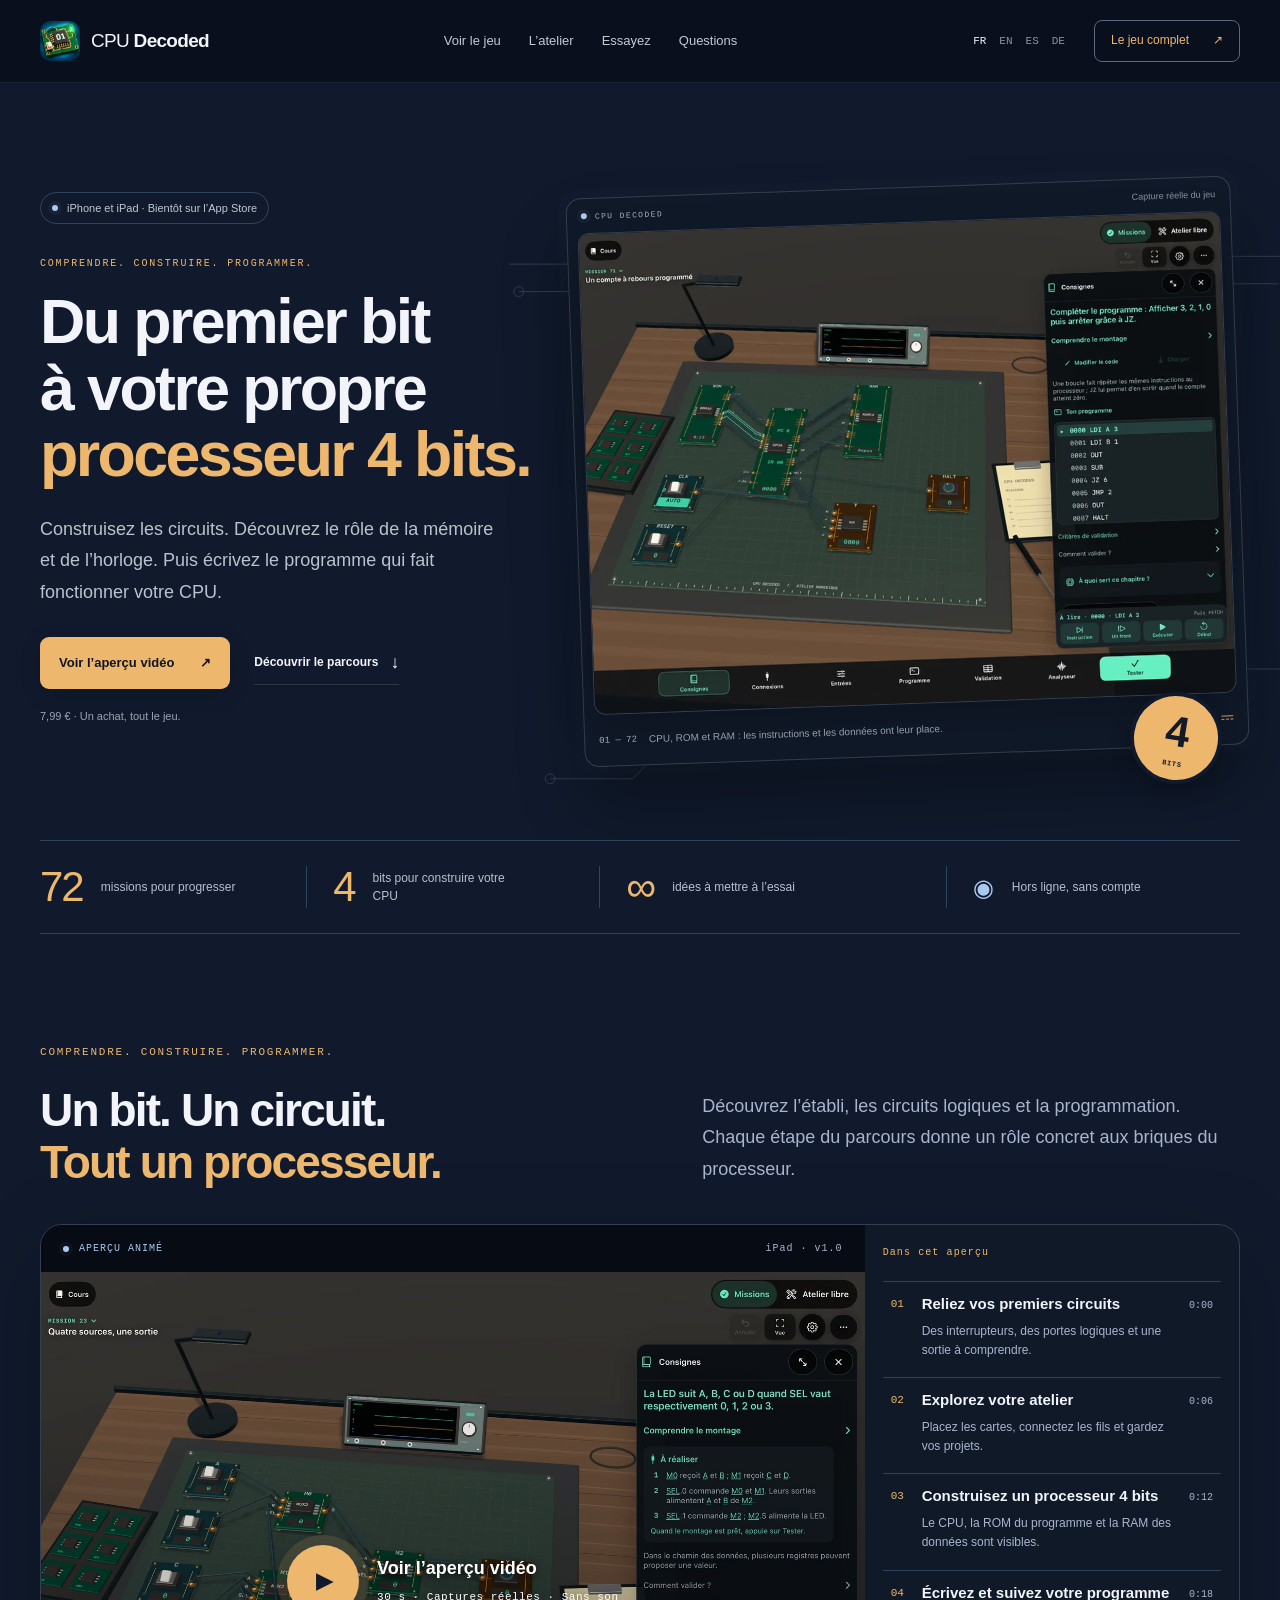
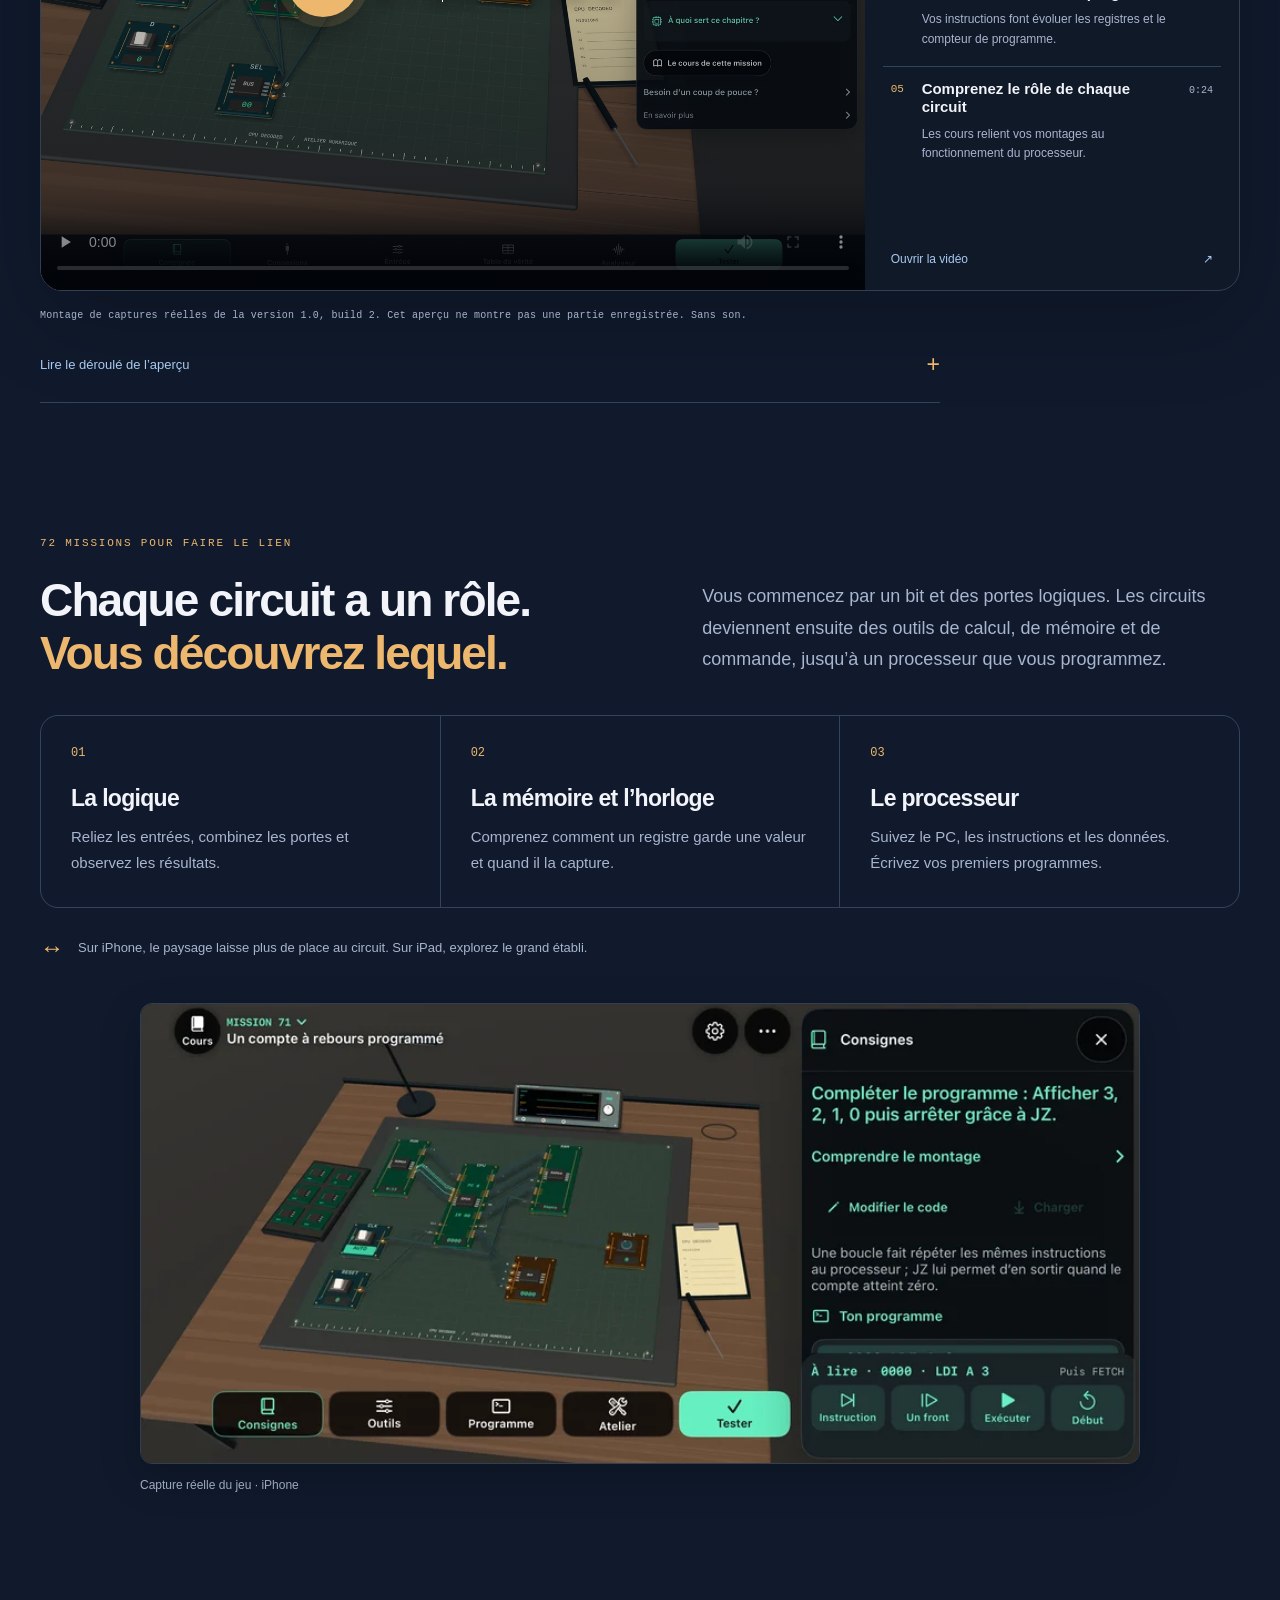
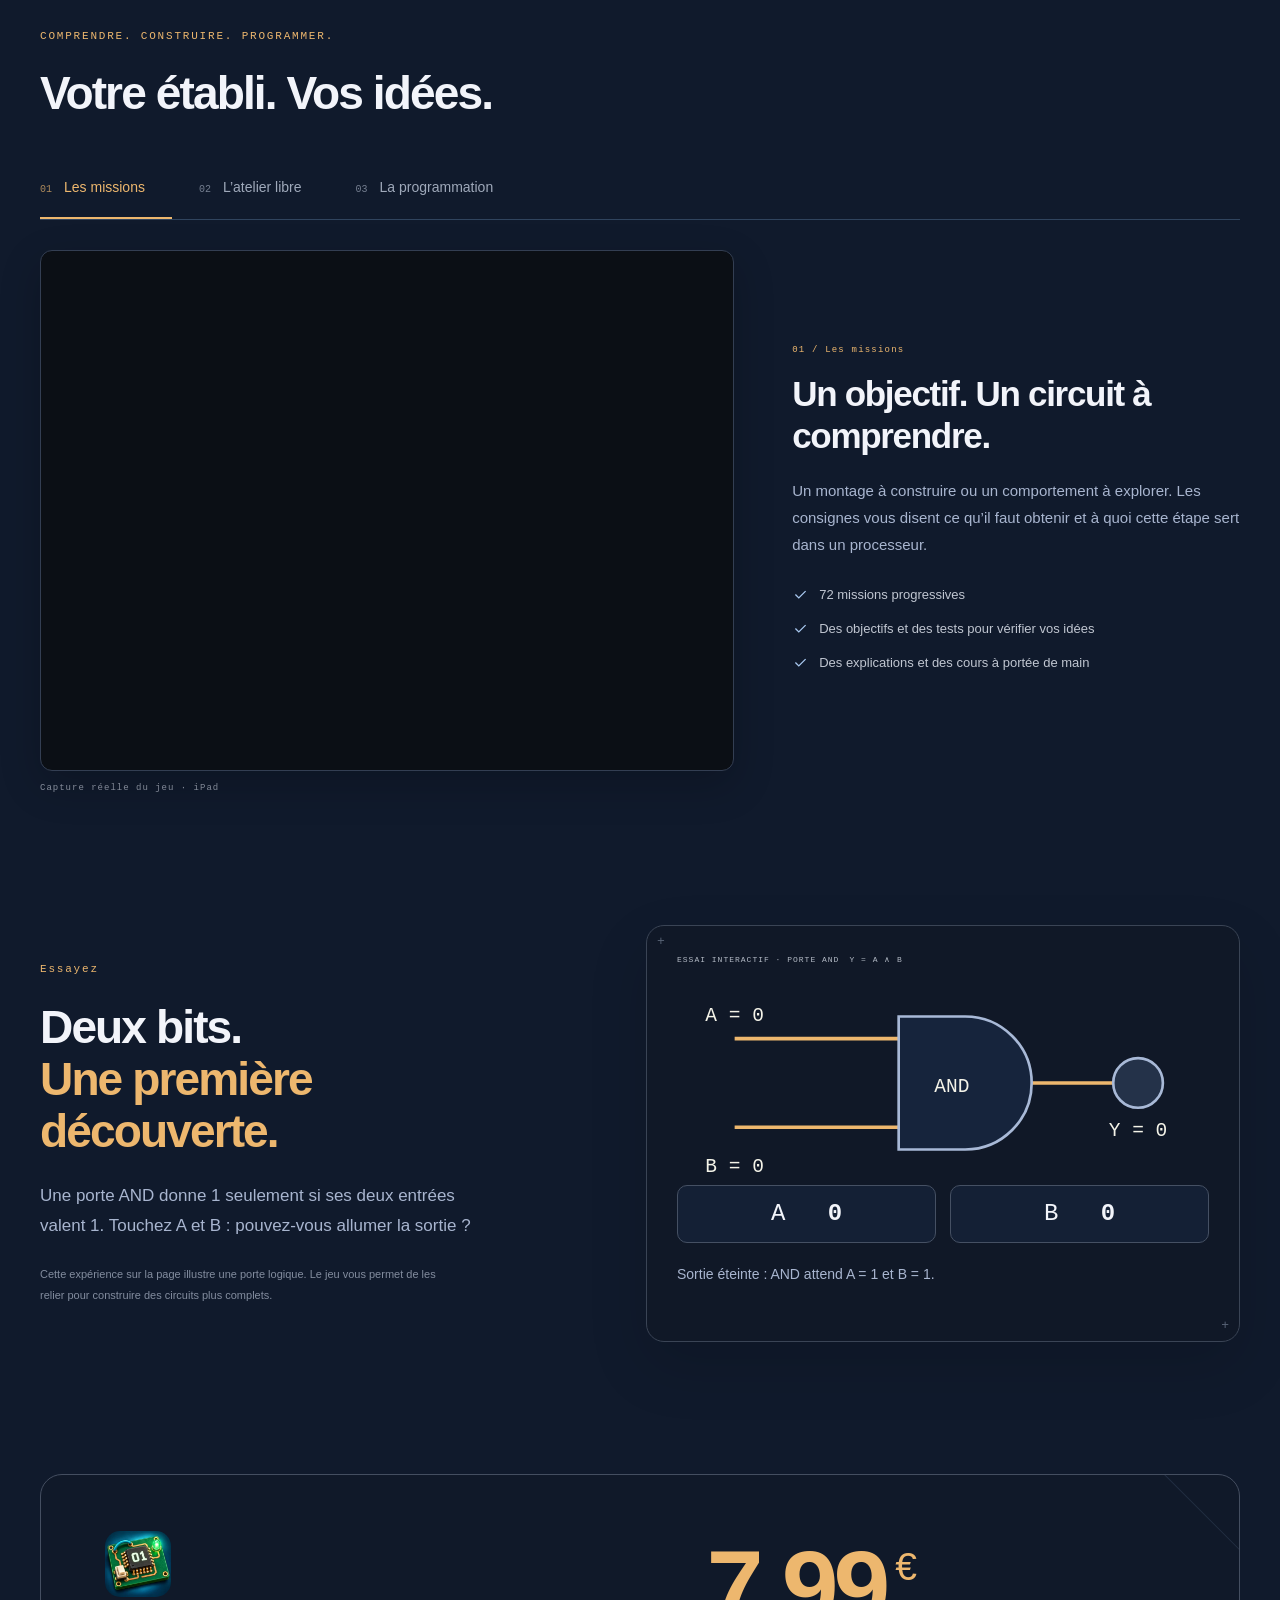
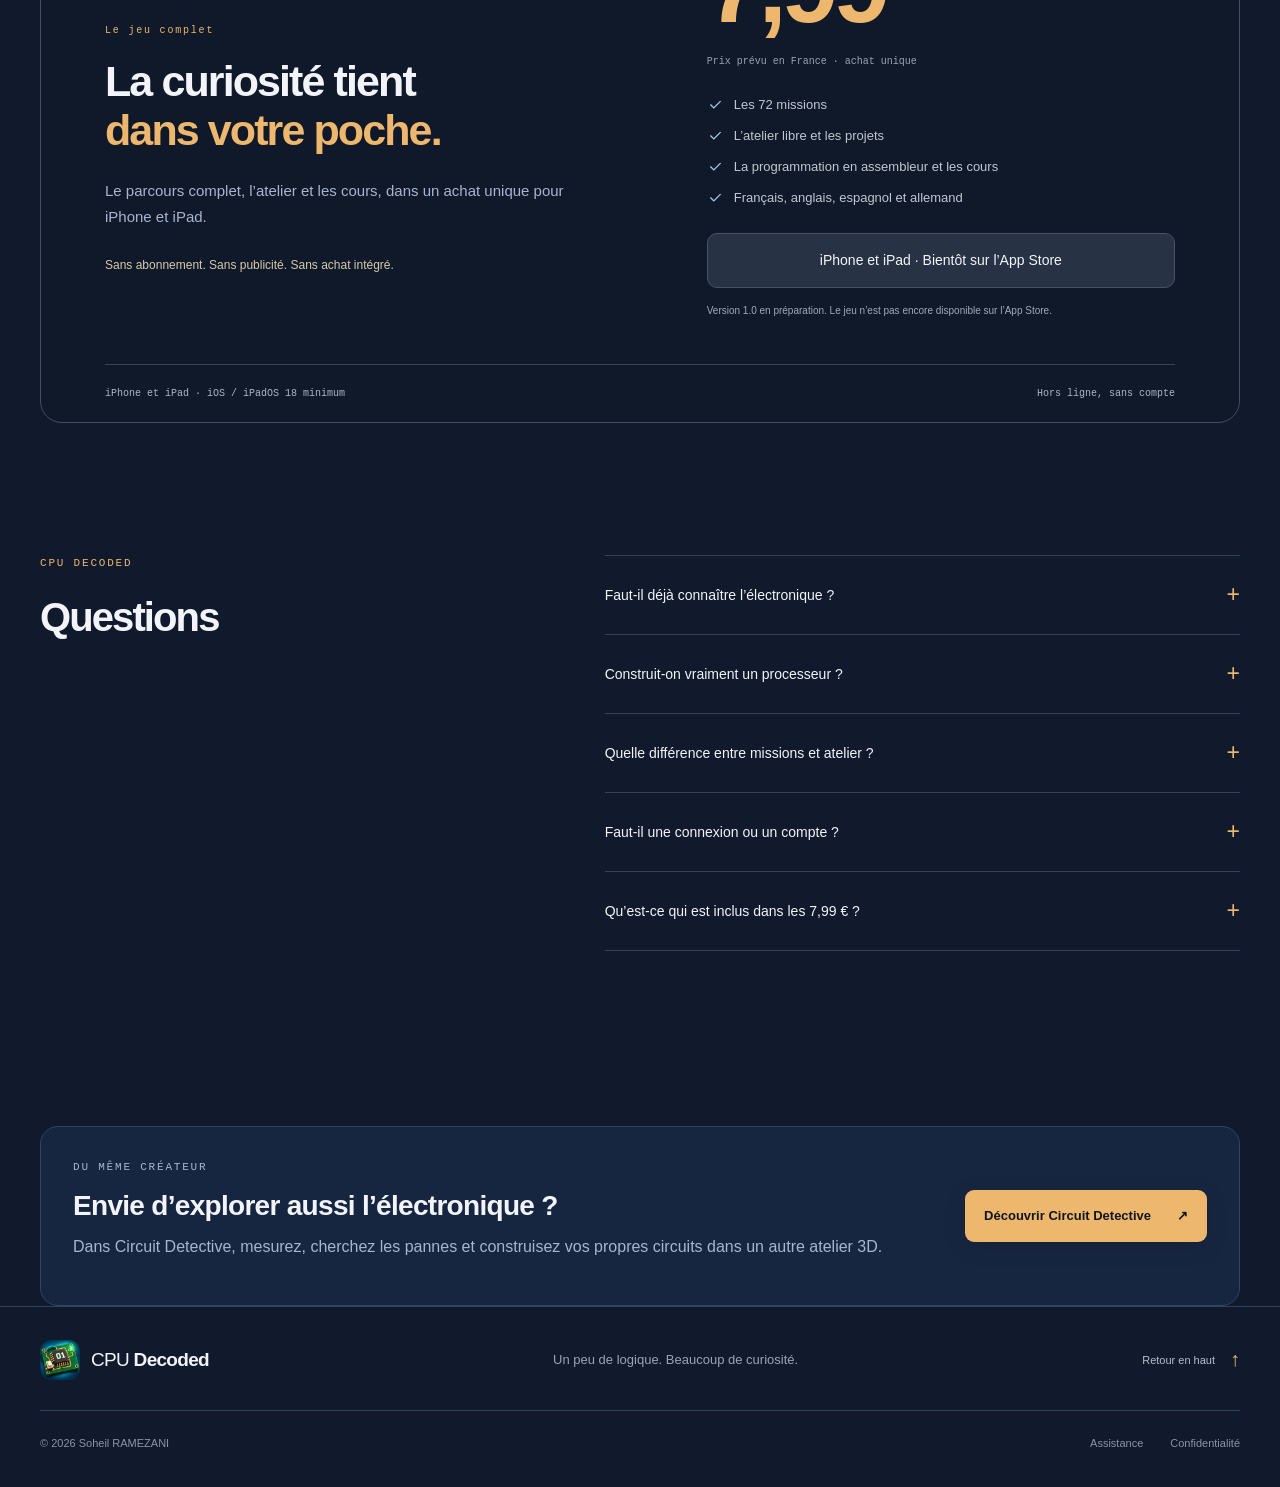
==== commit 959f6dad: "Give CPU Decoded a midnight-blue identity and edge-to-edge videos" ====
--- a/index.html
+++ b/index.html
@@ -1,14 +1,14 @@
-<!doctype html><html lang="fr"><head><meta charset="utf-8"><meta name="viewport" content="width=device-width, initial-scale=1"><meta name="theme-color" content="#091c1b"><title>CPU Decoded — Du premier bit à votre propre processeur 4 bits.</title><meta name="description" content="Construisez les circuits. Découvrez le rôle de la mémoire et de l’horloge. Puis écrivez le programme qui fait fonctionner votre CPU."><link rel="canonical" href="https://xerxex52.github.io/CPU-Decoded/"><link rel="alternate" hreflang="fr" href="https://xerxex52.github.io/CPU-Decoded/"><link rel="alternate" hreflang="en" href="https://xerxex52.github.io/CPU-Decoded/en/"><link rel="alternate" hreflang="es" href="https://xerxex52.github.io/CPU-Decoded/es/"><link rel="alternate" hreflang="de" href="https://xerxex52.github.io/CPU-Decoded/de/"><meta property="og:title" content="CPU Decoded — Du premier bit à votre propre processeur 4 bits."><meta property="og:description" content="Construisez les circuits. Découvrez le rôle de la mémoire et de l’horloge. Puis écrivez le programme qui fait fonctionner votre CPU."><meta property="og:type" content="website"><meta property="og:url" content="https://xerxex52.github.io/CPU-Decoded/"><meta property="og:image" content="https://xerxex52.github.io/CPU-Decoded/assets/fr-cpu-1600.webp"><meta name="twitter:card" content="summary_large_image"><link rel="icon" href="assets/favicon.png"><link rel="stylesheet" href="style.css"><script src="site.js" defer></script></head>
+<!doctype html><html lang="fr"><head><meta charset="utf-8"><meta name="viewport" content="width=device-width, initial-scale=1"><meta name="theme-color" content="#101a2c"><title>CPU Decoded — Du premier bit à votre propre processeur 4 bits.</title><meta name="description" content="Construisez les circuits. Découvrez le rôle de la mémoire et de l’horloge. Puis écrivez le programme qui fait fonctionner votre CPU."><link rel="canonical" href="https://xerxex52.github.io/CPU-Decoded/"><link rel="alternate" hreflang="fr" href="https://xerxex52.github.io/CPU-Decoded/"><link rel="alternate" hreflang="en" href="https://xerxex52.github.io/CPU-Decoded/en/"><link rel="alternate" hreflang="es" href="https://xerxex52.github.io/CPU-Decoded/es/"><link rel="alternate" hreflang="de" href="https://xerxex52.github.io/CPU-Decoded/de/"><meta property="og:title" content="CPU Decoded — Du premier bit à votre propre processeur 4 bits."><meta property="og:description" content="Construisez les circuits. Découvrez le rôle de la mémoire et de l’horloge. Puis écrivez le programme qui fait fonctionner votre CPU."><meta property="og:type" content="website"><meta property="og:url" content="https://xerxex52.github.io/CPU-Decoded/"><meta property="og:image" content="https://xerxex52.github.io/CPU-Decoded/assets/fr-cpu-1600.webp"><meta name="twitter:card" content="summary_large_image"><link rel="icon" href="assets/favicon.png"><link rel="stylesheet" href="style.css?v=2"><script src="site.js?v=2" defer></script></head>
 <body id="top"><a class="skip" href="#main">Aller au contenu</a><noscript><style>.tab-bar,.film-chapters,.bit-buttons{display:none}.showcase-panel[hidden]{display:grid!important}.showcase-panel{margin-top:40px}</style></noscript>
 <header class="site-header"><div class="nav-shell"><a class="brand" href="#top"><img src="assets/icon.webp" width="40" height="40" alt=""><span>CPU <b>Decoded</b></span></a><nav id="navigation" aria-label="Navigation"><a href="#film">Voir le jeu</a><a href="#atelier">L’atelier</a><a href="#defi">Essayez</a><a href="#faq">Questions</a></nav><div class="header-actions"><div class="languages" aria-label="Languages"><a href="index.html" lang="fr" hreflang="fr" aria-current=page>FR</a><a href="en/index.html" lang="en" hreflang="en" >EN</a><a href="es/index.html" lang="es" hreflang="es" >ES</a><a href="de/index.html" lang="de" hreflang="de" >DE</a></div><a class="nav-cta" href="#inclus">Le jeu complet<span aria-hidden="true">↗</span></a><button class="menu-toggle" aria-label="Ouvrir le menu" aria-expanded="false" aria-controls="navigation"><span></span><span></span></button></div></div></header>
 <main id="main"><section class="hero section-shell"><div class="hero-copy"><div class="availability"><span></span>iPhone et iPad · Bientôt sur l’App Store</div><p class="eyebrow">COMPRENDRE. CONSTRUIRE. PROGRAMMER.</p><h1>Du premier bit<br>à votre propre<br><em>processeur 4 bits.</em></h1><p class="lead">Construisez les circuits. Découvrez le rôle de la mémoire et de l’horloge. Puis écrivez le programme qui fait fonctionner votre CPU.</p><div class="hero-actions"><a class="button primary" href="#film">Voir l’aperçu vidéo<span aria-hidden="true">↗</span></a><a class="text-link" href="#parcours">Découvrir le parcours<span aria-hidden="true">↓</span></a></div><p class="price-note">7,99 € · Un achat, tout le jeu.</p></div><div class="hero-visual"><svg class="hero-traces" viewBox="0 0 800 720" fill="none" aria-hidden="true"><path d="M0 145h104l48-48h356l40 40h240M10 173h104l48-48h338l40 40h245M42 670h84l54-54h306l58-58h245"/><circle cx="10" cy="173" r="5"/><circle cx="42" cy="670" r="5"/></svg><div class="device-mat"><div class="device-top"><span class="signal-dot"></span><span>CPU DECODED</span><span class="real-label">Capture réelle du jeu</span></div><button class="screenshot" type="button" data-lightbox="assets/fr-cpu-1600.webp" data-caption="CPU, ROM et RAM : les instructions et les données ont leur place." aria-label="Agrandir la capture"><img src="assets/fr-cpu-1600.webp" srcset="assets/fr-cpu-900.webp 900w, assets/fr-cpu-1600.webp 1600w" sizes="(max-width:760px) calc(100vw - 40px), 760px" width="1600" height="1200" alt="CPU, ROM et RAM : les instructions et les données ont leur place." loading="eager" decoding="async" fetchpriority=high><span class="zoom-mark" aria-hidden="true">↗</span></button><div class="device-bottom"><span>01 — 72</span><p>CPU, ROM et RAM : les instructions et les données ont leur place.</p><span aria-hidden="true">⎓</span></div></div><div class="hero-stamp" aria-hidden="true"><span>4</span><small>BITS</small></div></div></section>
 <div class="section-shell"><div class="stat-strip"><div><strong>72</strong><span>missions pour progresser</span></div><div><strong>4</strong><span>bits pour construire votre CPU</span></div><div><strong>∞</strong><span>idées à mettre à l’essai</span></div><div class="stat-promise"><span class="tiny-icon" aria-hidden="true">◉</span><span>Hors ligne, sans compte</span></div></div></div>
-<section class="film-section section-shell section-space" id="film"><div class="film-heading"><div><p class="eyebrow">COMPRENDRE. CONSTRUIRE. PROGRAMMER.</p><h2>Un bit. Un circuit.<br><em>Tout un processeur.</em></h2></div><p class="section-intro">Découvrez l’établi, les circuits logiques et la programmation. Chaque étape du parcours donne un rôle concret aux briques du processeur.</p></div><div class="film-stage"><div class="film-screen"><div class="film-topline"><span><i class="signal-dot" aria-hidden="true"></i>APERÇU ANIMÉ</span><span>iPad · v1.0</span></div><div class="video-frame"><video id="gameplay" controls playsinline preload="none" poster="assets/fr-logic-1600.webp" width="1920" height="1080" aria-label="Voir l’aperçu vidéo"><source src="assets/fr-preview.mp4" type="video/mp4"><track kind="captions" src="assets/fr-preview.vtt" srclang="fr" label="FR" default><p><a href="assets/fr-preview.mp4">Ouvrir la vidéo</a></p></video><button class="film-play" type="button" aria-label="Voir l’aperçu vidéo" hidden><span class="play-disc" aria-hidden="true">▶</span><span>Voir l’aperçu vidéo<small>30 s · Captures réelles · Sans son</small></span></button></div></div><div class="film-chapters"><p class="eyebrow">Dans cet aperçu</p><button class="film-chapter" data-seek="0" type="button"><span class="chapter-index">01</span><span><strong>Reliez vos premiers circuits</strong><span>Des interrupteurs, des portes logiques et une sortie à comprendre.</span></span><span class="chapter-time">0:00</span></button><button class="film-chapter" data-seek="6" type="button"><span class="chapter-index">02</span><span><strong>Explorez votre atelier</strong><span>Placez les cartes, connectez les fils et gardez vos projets.</span></span><span class="chapter-time">0:06</span></button><button class="film-chapter" data-seek="12" type="button"><span class="chapter-index">03</span><span><strong>Construisez un processeur 4 bits</strong><span>Le CPU, la ROM du programme et la RAM des données sont visibles.</span></span><span class="chapter-time">0:12</span></button><button class="film-chapter" data-seek="18" type="button"><span class="chapter-index">04</span><span><strong>Écrivez et suivez votre programme</strong><span>Vos instructions font évoluer les registres et le compteur de programme.</span></span><span class="chapter-time">0:18</span></button><button class="film-chapter" data-seek="24" type="button"><span class="chapter-index">05</span><span><strong>Comprenez le rôle de chaque circuit</strong><span>Les cours relient vos montages au fonctionnement du processeur.</span></span><span class="chapter-time">0:24</span></button><a class="film-download" href="assets/fr-preview.mp4">Ouvrir la vidéo<span aria-hidden="true">↗</span></a></div></div><p class="film-caption">Montage de captures réelles de la version 1.0, build 2. Cet aperçu ne montre pas une partie enregistrée. Sans son.</p><details class="film-transcript"><summary>Lire le déroulé de l’aperçu<span aria-hidden="true">+</span></summary><div><p><strong>00 s — Reliez vos premiers circuits.</strong> Des interrupteurs, des portes logiques et une sortie à comprendre.</p><p><strong>06 s — Explorez votre atelier.</strong> Placez les cartes, connectez les fils et gardez vos projets.</p><p><strong>12 s — Construisez un processeur 4 bits.</strong> Le CPU, la ROM du programme et la RAM des données sont visibles.</p><p><strong>18 s — Écrivez et suivez votre programme.</strong> Vos instructions font évoluer les registres et le compteur de programme.</p><p><strong>24 s — Comprenez le rôle de chaque circuit.</strong> Les cours relient vos montages au fonctionnement du processeur.</p></div></details></section>
+<section class="film-section section-shell section-space" id="film"><div class="film-heading"><div><p class="eyebrow">COMPRENDRE. CONSTRUIRE. PROGRAMMER.</p><h2>Un bit. Un circuit.<br><em>Tout un processeur.</em></h2></div><p class="section-intro">Découvrez l’établi, les circuits logiques et la programmation. Chaque étape du parcours donne un rôle concret aux briques du processeur.</p></div><div class="film-stage"><div class="film-screen"><div class="film-topline"><span><i class="signal-dot" aria-hidden="true"></i>APERÇU ANIMÉ</span><span>iPad · v1.0</span></div><div class="video-frame"><video id="gameplay" controls playsinline preload="none" poster="assets/fr-logic-1600.webp" width="1440" height="1080" aria-label="Voir l’aperçu vidéo"><source src="assets/fr-preview.mp4?v=2" type="video/mp4"><track kind="captions" src="assets/fr-preview.vtt" srclang="fr" label="FR" default><p><a href="assets/fr-preview.mp4?v=2">Ouvrir la vidéo</a></p></video><button class="film-play" type="button" aria-label="Voir l’aperçu vidéo" hidden><span class="play-disc" aria-hidden="true">▶</span><span>Voir l’aperçu vidéo<small>30 s · Captures réelles · Sans son</small></span></button></div></div><div class="film-chapters"><p class="eyebrow">Dans cet aperçu</p><button class="film-chapter" data-seek="0" type="button"><span class="chapter-index">01</span><span><strong>Reliez vos premiers circuits</strong><span>Des interrupteurs, des portes logiques et une sortie à comprendre.</span></span><span class="chapter-time">0:00</span></button><button class="film-chapter" data-seek="6" type="button"><span class="chapter-index">02</span><span><strong>Explorez votre atelier</strong><span>Placez les cartes, connectez les fils et gardez vos projets.</span></span><span class="chapter-time">0:06</span></button><button class="film-chapter" data-seek="12" type="button"><span class="chapter-index">03</span><span><strong>Construisez un processeur 4 bits</strong><span>Le CPU, la ROM du programme et la RAM des données sont visibles.</span></span><span class="chapter-time">0:12</span></button><button class="film-chapter" data-seek="18" type="button"><span class="chapter-index">04</span><span><strong>Écrivez et suivez votre programme</strong><span>Vos instructions font évoluer les registres et le compteur de programme.</span></span><span class="chapter-time">0:18</span></button><button class="film-chapter" data-seek="24" type="button"><span class="chapter-index">05</span><span><strong>Comprenez le rôle de chaque circuit</strong><span>Les cours relient vos montages au fonctionnement du processeur.</span></span><span class="chapter-time">0:24</span></button><a class="film-download" href="assets/fr-preview.mp4?v=2">Ouvrir la vidéo<span aria-hidden="true">↗</span></a></div></div><p class="film-caption">Montage de captures réelles de la version 1.0, build 2. Cet aperçu ne montre pas une partie enregistrée. Sans son.</p><details class="film-transcript"><summary>Lire le déroulé de l’aperçu<span aria-hidden="true">+</span></summary><div><p><strong>00 s — Reliez vos premiers circuits.</strong> Des interrupteurs, des portes logiques et une sortie à comprendre.</p><p><strong>06 s — Explorez votre atelier.</strong> Placez les cartes, connectez les fils et gardez vos projets.</p><p><strong>12 s — Construisez un processeur 4 bits.</strong> Le CPU, la ROM du programme et la RAM des données sont visibles.</p><p><strong>18 s — Écrivez et suivez votre programme.</strong> Vos instructions font évoluer les registres et le compteur de programme.</p><p><strong>24 s — Comprenez le rôle de chaque circuit.</strong> Les cours relient vos montages au fonctionnement du processeur.</p></div></details></section>
 <section class="first-steps section-shell section-space" id="parcours"><div class="film-heading"><div><p class="eyebrow">72 MISSIONS POUR FAIRE LE LIEN</p><h2>Chaque circuit a un rôle.<br><em>Vous découvrez lequel.</em></h2></div><p class="section-intro">Vous commencez par un bit et des portes logiques. Les circuits deviennent ensuite des outils de calcul, de mémoire et de commande, jusqu’à un processeur que vous programmez.</p></div><div class="steps-grid"><article><span class="step-number" aria-hidden="true">01</span><h3>La logique</h3><p>Reliez les entrées, combinez les portes et observez les résultats.</p></article><article><span class="step-number" aria-hidden="true">02</span><h3>La mémoire et l’horloge</h3><p>Comprenez comment un registre garde une valeur et quand il la capture.</p></article><article><span class="step-number" aria-hidden="true">03</span><h3>Le processeur</h3><p>Suivez le PC, les instructions et les données. Écrivez vos premiers programmes.</p></article></div><p class="device-tip"><span aria-hidden="true">↔</span>Sur iPhone, le paysage laisse plus de place au circuit. Sur iPad, explorez le grand établi.</p><figure class="phone-preview"><button class="screenshot" type="button" data-lightbox="assets/fr-iphone-cpu-1600.webp" data-caption="CPU Decoded sur iPhone en paysage : processeur 4 bits et panneau de mission." aria-label="Agrandir la capture"><img src="assets/fr-iphone-cpu-1600.webp" srcset="assets/fr-iphone-cpu-900.webp 900w, assets/fr-iphone-cpu-1600.webp 1600w" sizes="(max-width:760px) calc(100vw - 40px), 760px" width="1600" height="736" alt="CPU Decoded sur iPhone en paysage : processeur 4 bits et panneau de mission." loading="lazy" decoding="async" ><span class="zoom-mark" aria-hidden="true">↗</span></button><figcaption>Capture réelle du jeu · iPhone</figcaption></figure></section>
 <section class="experience section-shell section-space" id="atelier"><div class="section-heading"><p class="eyebrow">COMPRENDRE. CONSTRUIRE. PROGRAMMER.</p><h2>Votre établi. Vos idées.</h2></div><div class="showcase"><div class="tab-bar" role="tablist" aria-label="CPU Decoded"><button id="tab-0" role="tab" aria-selected="true" aria-controls="panel-0" tabindex="0" data-tab="0"><span class="tab-number">01</span>Les missions</button><button id="tab-1" role="tab" aria-selected="false" aria-controls="panel-1" tabindex="-1" data-tab="1"><span class="tab-number">02</span>L’atelier libre</button><button id="tab-2" role="tab" aria-selected="false" aria-controls="panel-2" tabindex="-1" data-tab="2"><span class="tab-number">03</span>La programmation</button></div><div class="showcase-panel" id="panel-0" role="tabpanel" aria-labelledby="tab-0" tabindex="0" ><div class="panel-photo"><button class="screenshot" type="button" data-lightbox="assets/fr-logic-1600.webp" data-caption="Reliez vos premiers circuits" aria-label="Agrandir la capture"><img src="assets/fr-logic-1600.webp" srcset="assets/fr-logic-900.webp 900w, assets/fr-logic-1600.webp 1600w" sizes="(max-width:760px) calc(100vw - 40px), 760px" width="1600" height="1200" alt="Reliez vos premiers circuits" loading="lazy" decoding="async" ><span class="zoom-mark" aria-hidden="true">↗</span></button><span class="photo-meta">Capture réelle du jeu · iPad</span></div><div class="panel-copy"><p class="eyebrow">01 / Les missions</p><h3>Un objectif. Un circuit à comprendre.</h3><p>Un montage à construire ou un comportement à explorer. Les consignes vous disent ce qu’il faut obtenir et à quoi cette étape sert dans un processeur.</p><ul class="check-list"><li><svg viewBox="0 0 20 20" aria-hidden="true"><path d="m4 10 4 4 8-8"/></svg><span>72 missions progressives</span></li><li><svg viewBox="0 0 20 20" aria-hidden="true"><path d="m4 10 4 4 8-8"/></svg><span>Des objectifs et des tests pour vérifier vos idées</span></li><li><svg viewBox="0 0 20 20" aria-hidden="true"><path d="m4 10 4 4 8-8"/></svg><span>Des explications et des cours à portée de main</span></li></ul></div></div><div class="showcase-panel" id="panel-1" role="tabpanel" aria-labelledby="tab-1" tabindex="0" hidden><div class="panel-photo"><button class="screenshot" type="button" data-lightbox="assets/fr-workshop-1600.webp" data-caption="Explorez votre atelier" aria-label="Agrandir la capture"><img src="assets/fr-workshop-1600.webp" srcset="assets/fr-workshop-900.webp 900w, assets/fr-workshop-1600.webp 1600w" sizes="(max-width:760px) calc(100vw - 40px), 760px" width="1600" height="1200" alt="Explorez votre atelier" loading="lazy" decoding="async" ><span class="zoom-mark" aria-hidden="true">↗</span></button><span class="photo-meta">Capture réelle du jeu · iPad</span></div><div class="panel-copy"><p class="eyebrow">02 / L’atelier libre</p><h3>Votre établi. Vos idées.</h3><p>Choisissez les cartes, placez-les sur le tapis, reliez-les et observez ce qui se passe. Déplacez les modules et enregistrez vos projets pour continuer plus tard.</p><ul class="check-list"><li><svg viewBox="0 0 20 20" aria-hidden="true"><path d="m4 10 4 4 8-8"/></svg><span>Des cartes à poser, déplacer et retirer</span></li><li><svg viewBox="0 0 20 20" aria-hidden="true"><path d="m4 10 4 4 8-8"/></svg><span>Des exemples pour commencer et aller plus loin</span></li><li><svg viewBox="0 0 20 20" aria-hidden="true"><path d="m4 10 4 4 8-8"/></svg><span>Vos propres circuits et projets enregistrés</span></li></ul></div></div><div class="showcase-panel" id="panel-2" role="tabpanel" aria-labelledby="tab-2" tabindex="0" hidden><div class="panel-photo"><button class="screenshot" type="button" data-lightbox="assets/fr-program-1600.webp" data-caption="Écrivez et suivez votre programme" aria-label="Agrandir la capture"><img src="assets/fr-program-1600.webp" srcset="assets/fr-program-900.webp 900w, assets/fr-program-1600.webp 1600w" sizes="(max-width:760px) calc(100vw - 40px), 760px" width="1600" height="1200" alt="Écrivez et suivez votre programme" loading="lazy" decoding="async" ><span class="zoom-mark" aria-hidden="true">↗</span></button><span class="photo-meta">Capture réelle du jeu · iPad</span></div><div class="panel-copy"><p class="eyebrow">03 / La programmation</p><h3>Votre code devient une action.</h3><p>Écrivez en assembleur et chargez le programme dans la ROM. Suivez son exécution : le compteur de programme choisit l’instruction, le CPU travaille, la RAM conserve les données.</p><ul class="check-list"><li><svg viewBox="0 0 20 20" aria-hidden="true"><path d="m4 10 4 4 8-8"/></svg><span>Un éditeur assembleur et la liste des instructions</span></li><li><svg viewBox="0 0 20 20" aria-hidden="true"><path d="m4 10 4 4 8-8"/></svg><span>Un montage fourni dans les missions de programmation</span></li><li><svg viewBox="0 0 20 20" aria-hidden="true"><path d="m4 10 4 4 8-8"/></svg><span>Une exécution pas à pas ou avec horloge automatique</span></li></ul></div></div></div></section>
 <section class="demo-section section-shell section-space" id="defi"><div class="demo-copy"><p class="eyebrow">Essayez</p><h2>Deux bits.<br><em>Une première découverte.</em></h2><p class="section-intro">Une porte AND donne 1 seulement si ses deux entrées valent 1. Touchez A et B : pouvez-vous allumer la sortie ?</p><p class="demo-note">Cette expérience sur la page illustre une porte logique. Le jeu vous permet de les relier pour construire des circuits plus complets.</p></div><div class="demo-card logic-demo"><div class="demo-card-top"><span>ESSAI INTERACTIF · PORTE AND</span><span>Y = A ∧ B</span></div><svg viewBox="0 0 600 230" role="img" aria-label="AND"><path class="logic-trace" d="M65 65H250M65 165H250M400 115H510"/><path class="gate-body" d="M250 40h75a75 75 0 0 1 0 150h-75z"/><text x="310" y="125" text-anchor="middle">AND</text><text id="bit-a" x="65" y="45" text-anchor="middle">A = 0</text><text id="bit-b" x="65" y="215" text-anchor="middle">B = 0</text><circle id="demo-led" cx="520" cy="115" r="28"/><text id="bit-y" x="520" y="175" text-anchor="middle">Y = 0</text></svg><div class="bit-buttons"><button type="button" data-bit="a" aria-label="Changer le bit A" aria-pressed="false">A <strong>0</strong></button><button type="button" data-bit="b" aria-label="Changer le bit B" aria-pressed="false">B <strong>0</strong></button></div><p class="logic-feedback" aria-live="polite" aria-atomic="true">Sortie éteinte : AND attend A = 1 et B = 1.</p></div></section>
 <section class="purchase-section section-shell section-space" id="inclus"><div class="purchase-inner"><div class="purchase-copy"><img src="assets/icon.webp" width="66" height="66" alt="" loading="lazy"><p class="eyebrow">Le jeu complet</p><h2>La curiosité tient<br><em>dans votre poche.</em></h2><p class="section-intro">Le parcours complet, l’atelier et les cours, dans un achat unique pour iPhone et iPad.</p><p class="purchase-promise">Sans abonnement. Sans publicité. Sans achat intégré.</p></div><div class="purchase-offer"><div class="price"><span>7,99</span><sup>€</sup></div><p class="price-detail">Prix prévu en France · achat unique</p><ul class="check-list"><li><svg viewBox="0 0 20 20" aria-hidden="true"><path d="m4 10 4 4 8-8"/></svg><span>Les 72 missions</span></li><li><svg viewBox="0 0 20 20" aria-hidden="true"><path d="m4 10 4 4 8-8"/></svg><span>L’atelier libre et les projets</span></li><li><svg viewBox="0 0 20 20" aria-hidden="true"><path d="m4 10 4 4 8-8"/></svg><span>La programmation en assembleur et les cours</span></li><li><svg viewBox="0 0 20 20" aria-hidden="true"><path d="m4 10 4 4 8-8"/></svg><span>Français, anglais, espagnol et allemand</span></li></ul><p class="coming-soon">iPhone et iPad · Bientôt sur l’App Store</p><p class="release-note">Version 1.0 en préparation. Le jeu n’est pas encore disponible sur l’App Store.</p></div><div class="compatibility"><span>iPhone et iPad · iOS / iPadOS 18 minimum</span><span>Hors ligne, sans compte</span></div></div></section>
-<section class="faq-section section-shell section-space" id="faq"><div><p class="eyebrow">CPU DECODED</p><h2>Questions</h2></div><div class="faq-list"><details><summary>Faut-il déjà connaître l’électronique ?<span aria-hidden="true">+</span></summary><p>Non. Vous commencez par des bits et des portes logiques. Les missions introduisent progressivement les calculs, les registres, la mémoire et les instructions. Les cours permettent de revenir sur un concept.</p></details><details><summary>Construit-on vraiment un processeur ?<span aria-hidden="true">+</span></summary><p>Vous assemblez et explorez les briques d’un processeur pédagogique de 4 bits, puis vous programmez le CPU du jeu. La ROM et la RAM sont visibles séparément. C’est une simulation pour comprendre les principes, pas un kit de matériel électronique.</p></details><details><summary>Quelle différence entre missions et atelier ?<span aria-hidden="true">+</span></summary><p>Les missions donnent un objectif et des tests. L’atelier permet de choisir les modules, créer vos circuits et enregistrer vos projets.</p></details><details><summary>Faut-il une connexion ou un compte ?<span aria-hidden="true">+</span></summary><p>Après téléchargement, le jeu fonctionne hors ligne, sans compte. Aucun matériel supplémentaire n’est nécessaire. La progression et les projets sont conservés localement, sans synchronisation entre appareils.</p></details><details><summary>Qu’est-ce qui est inclus dans les 7,99 € ?<span aria-hidden="true">+</span></summary><p>Toutes les missions, l’atelier, les cours et la programmation. Le prix de 7,99 € est le tarif prévu en France ; le prix dans les autres pays sera celui affiché par l’App Store.</p></details></div></section></main>
+<section class="faq-section section-shell section-space" id="faq"><div><p class="eyebrow">CPU DECODED</p><h2>Questions</h2></div><div class="faq-list"><details><summary>Faut-il déjà connaître l’électronique ?<span aria-hidden="true">+</span></summary><p>Non. Vous commencez par des bits et des portes logiques. Les missions introduisent progressivement les calculs, les registres, la mémoire et les instructions. Les cours permettent de revenir sur un concept.</p></details><details><summary>Construit-on vraiment un processeur ?<span aria-hidden="true">+</span></summary><p>Vous assemblez et explorez les briques d’un processeur pédagogique de 4 bits, puis vous programmez le CPU du jeu. La ROM et la RAM sont visibles séparément. C’est une simulation pour comprendre les principes, pas un kit de matériel électronique.</p></details><details><summary>Quelle différence entre missions et atelier ?<span aria-hidden="true">+</span></summary><p>Les missions donnent un objectif et des tests. L’atelier permet de choisir les modules, créer vos circuits et enregistrer vos projets.</p></details><details><summary>Faut-il une connexion ou un compte ?<span aria-hidden="true">+</span></summary><p>Après téléchargement, le jeu fonctionne hors ligne, sans compte. Aucun matériel supplémentaire n’est nécessaire. La progression et les projets sont conservés localement, sans synchronisation entre appareils.</p></details><details><summary>Qu’est-ce qui est inclus dans les 7,99 € ?<span aria-hidden="true">+</span></summary><p>Toutes les missions, l’atelier, les cours et la programmation. Le prix de 7,99 € est le tarif prévu en France ; le prix dans les autres pays sera celui affiché par l’App Store.</p></details></div></section><section class="related-app section-shell"><div><p class="eyebrow">DU MÊME CRÉATEUR</p><h3>Envie d’explorer aussi l’électronique ?</h3><p>Dans Circuit Detective, mesurez, cherchez les pannes et construisez vos propres circuits dans un autre atelier 3D.</p></div><a class="button primary" href="https://xerxex52.github.io/Circuit-Detective/">Découvrir Circuit Detective<span aria-hidden="true">↗</span></a></section></main>
 <footer class="section-shell"><div class="footer-top"><a class="brand" href="#top"><img src="assets/icon.webp" width="40" height="40" alt=""><span>CPU <b>Decoded</b></span></a><p>Un peu de logique. Beaucoup de curiosité.</p><a class="back-top" href="#top">Retour en haut<span aria-hidden="true">↑</span></a></div><div class="footer-bottom"><span>© 2026 Soheil RAMEZANI</span><div><a href="support.html#fr">Assistance</a><a href="privacy.html#fr">Confidentialité</a></div></div></footer><noscript><main class="document-shell"><section id="fr" lang="fr"><h2>Politique de confidentialité</h2><small>Mise à jour : 10 octobre 2026 · Version 1.0</small>
 <p>CPU Decoded est une application éducative pour comprendre et construire des circuits numériques et un processeur. Le jeu fonctionne hors ligne, sans compte, publicité ni outil d’analyse d’utilisation.</p>
 <h3>Données de l’application</h3><p>Le développeur ne collecte aucune donnée personnelle par l’intermédiaire de l’application. Vos circuits, programmes assembleur, noms de projets, progression et réglages sont enregistrés localement pour retrouver votre travail. L’application ne les transmet pas au développeur ni à des tiers.</p>
--- a/style.css
+++ b/style.css
@@ -1,18 +1,18 @@
-:root{color-scheme:dark;--bg:#091c1b;--panel:#102824;--paper:#f4f3e8;--muted:#a6bbb2;--copper:#edb76e;--mint:#a8d7bf;--line:#29443d;--radius:18px;--font:'Avenir Next',Avenir,-apple-system,BlinkMacSystemFont,'Segoe UI',sans-serif;--mono:'SFMono-Regular',Consolas,'Liberation Mono',monospace}
+:root{color-scheme:dark;--bg:#09101c;--panel:#101928;--paper:#f4f3e8;--muted:#a6aebb;--copper:#edb76e;--mint:#a8b9d7;--line:#293344;--radius:18px;--font:'Avenir Next',Avenir,-apple-system,BlinkMacSystemFont,'Segoe UI',sans-serif;--mono:'SFMono-Regular',Consolas,'Liberation Mono',monospace}
 *{box-sizing:border-box}html{scroll-behavior:smooth;scroll-padding-top:104px}body{margin:0;background:var(--bg);color:var(--paper);font:16px/1.65 var(--font);-webkit-font-smoothing:antialiased}body:has(dialog[open]){overflow:hidden}button,a{-webkit-tap-highlight-color:transparent}button{font:inherit;cursor:pointer}button,fieldset{border:0}button{color:inherit}a{color:inherit;text-decoration:none}a,button,summary{touch-action:manipulation}a:focus-visible,button:focus-visible,summary:focus-visible,[tabindex]:focus-visible{outline:3px solid var(--copper);outline-offset:5px}button:disabled{cursor:default}img{display:block;max-width:100%;height:auto}svg{display:block}p,h1,h2,h3{margin-top:0}p:last-child{margin-bottom:0}em{font-style:normal;color:var(--copper)}[hidden]{display:none!important}.section-shell{width:min(100%,1352px);padding-left:40px;padding-right:40px;margin-inline:auto}.section-space{padding-top:110px;padding-bottom:22px}.eyebrow{font:500 11px/1.6 var(--mono);letter-spacing:1.8px;color:var(--copper);margin-bottom:22px}.section-intro{font-size:18px;line-height:1.75;color:var(--muted);max-width:640px;margin-bottom:0}h2{font-size:clamp(34px,3.6vw,50px);line-height:1.13;font-weight:650;letter-spacing:-1.9px;margin-bottom:24px}h3{line-height:1.2;font-weight:600;letter-spacing:-.7px}.skip{position:fixed;top:12px;left:20px;transform:translateY(-160%);background:var(--copper);color:var(--bg);padding:12px 18px;z-index:100;border-radius:8px}.skip:focus{transform:none}
-.site-header{position:sticky;top:0;z-index:20;background:#091c1bee;backdrop-filter:blur(18px);border-bottom:1px solid #27403988}.nav-shell{max-width:1432px;padding:19px 40px;margin:auto;display:flex;gap:38px;align-items:center;justify-content:space-between}.brand{display:inline-flex;gap:11px;align-items:center;white-space:nowrap;font-size:19px;font-weight:500;letter-spacing:-.7px;line-height:1.15}.brand b{font-weight:650}.brand img{border-radius:10px}.site-header nav{display:flex;align-items:center;gap:28px}.site-header nav a{font-size:13px;color:#c4d3ca;transition:color .2s}.site-header nav a:hover,.text-link:hover{color:var(--copper)}.header-actions{display:flex;gap:28px;align-items:center}.languages{display:flex;align-items:center;gap:9px;font:500 11px var(--mono)}.languages a{padding:12px 1px;color:#89a59a}.languages a[aria-current]{color:var(--paper)}.languages span{color:#39584c}.nav-cta{display:flex;gap:24px;align-items:center;padding:10px 16px;border:1px solid #6e7e5b;border-radius:8px;font-size:12px;color:var(--copper)}.nav-cta:hover{background:#eeb87014}.menu-toggle{display:none;width:42px;height:42px;align-items:center;justify-content:center;flex-direction:column;gap:6px;background:transparent;border:1px solid var(--line);border-radius:8px}.menu-toggle span{width:16px;height:1px;background:var(--paper)}
-.hero{display:grid;grid-template-columns:.86fr 1.14fr;gap:34px;align-items:center;padding-top:70px;padding-bottom:76px;min-height:690px;overflow:hidden}.availability{display:inline-flex;align-items:center;gap:9px;border:1px solid var(--line);border-radius:100px;padding:6px 11px;font-size:11px;color:#c0d4c6;margin-bottom:32px}.availability span,.signal-dot{width:6px;height:6px;background:var(--mint);border-radius:50%;display:inline-block;flex-shrink:0;box-shadow:0 0 0 4px #a8d7bf0c}.hero .eyebrow{font-size:10px;margin-bottom:16px}.hero h1{font-size:clamp(46px,5.4vw,76px);font-weight:650;letter-spacing:-3.8px;line-height:1.01;margin-bottom:26px}.lead{font-size:18px;line-height:1.75;color:#bccdc4;max-width:465px;margin-bottom:29px}.hero-actions{display:flex;flex-wrap:wrap;align-items:center;gap:16px 24px}.button{display:inline-flex;align-items:center;justify-content:center;gap:26px;border-radius:9px;min-height:52px;padding:13px 19px;font-size:13px;font-weight:600;transition:background .2s,transform .2s}.button.primary{background:var(--copper);color:#10211b;box-shadow:0 5px 22px #0002}.button.primary:hover{background:#f5c98b;transform:translateY(-2px)}.text-link{display:inline-flex;align-items:center;gap:12px;font-size:12px;font-weight:600;background:transparent;padding:6px 0;border-bottom:1px solid #70827355;transition:color .2s;min-height:36px}.text-link span{font-size:18px;font-weight:400}.price-note{font-size:11px;color:#9cb2a5;margin:18px 0 0}.hero-visual{position:relative;margin-top:26px;min-width:0;padding-top:8px;padding-bottom:8px}.hero-traces{position:absolute;width:118%;height:125%;left:-10%;top:-12%;z-index:-1;stroke:#668268;stroke-width:1;opacity:.4}.device-mat{border:1px solid #55715f88;border-radius:15px;padding:10px;background:#102821;box-shadow:0 42px 66px #0004,0 0 0 8px #26493914;transform:rotate(-2deg);transition:transform .4s}.device-mat:hover{transform:rotate(0)}.device-top{padding:2px 4px 12px;display:flex;gap:8px;align-items:center;font:500 8px var(--mono);letter-spacing:1.4px;color:#a8bdae}.real-label{margin-left:auto;color:#88a397;letter-spacing:0;font-family:var(--font);font-size:9px}.screenshot{display:block;position:relative;width:100%;padding:0;background:#0b1515;border:1px solid #335248;border-radius:12px;overflow:hidden;box-shadow:0 14px 42px #0003;cursor:zoom-in}.screenshot img{width:100%;aspect-ratio:4/3;object-fit:contain}.hero-screen{border-radius:7px}.zoom-mark{position:absolute;right:12px;bottom:12px;display:grid;place-items:center;width:30px;height:30px;border-radius:50%;background:#0c1c18e8;border:1px solid #7d9e8655;color:#e3dab8;font-size:16px;opacity:0;transform:translateY(4px);transition:opacity .2s,transform .2s}.screenshot:hover .zoom-mark,.screenshot:focus-visible .zoom-mark{opacity:1;transform:none}.device-bottom{display:flex;gap:12px;align-items:center;padding:13px 4px 3px;font:500 9px var(--mono);color:#bfc6ad}.device-bottom p{font:400 10px/1.4 var(--font);margin:0;flex:1;color:#9eb9a9}.device-bottom>span:last-child{font-size:22px;color:var(--copper)}.hero-stamp{position:absolute;right:18px;bottom:-20px;width:92px;height:92px;border-radius:50%;display:flex;flex-direction:column;align-items:center;justify-content:center;background:var(--copper);color:#14281e;box-shadow:0 9px 20px #0003;transform:rotate(9deg);border:4px solid var(--bg)}.hero-stamp>span{font-size:31px;line-height:1.1;font-weight:700;letter-spacing:-1.6px}.hero-stamp small{font:600 7px var(--mono);letter-spacing:.7px;margin-top:4px}
-.stat-strip{display:grid;grid-template-columns:1fr 1fr 1.2fr 1fr;border-block:1px solid var(--line);padding:25px 0;gap:26px}.stat-strip>div{display:flex;gap:18px;align-items:center;padding-right:22px;border-right:1px solid var(--line)}.stat-strip>div:last-child{border:0;padding:0}.stat-strip strong{font-size:42px;line-height:1;letter-spacing:-2px;font-weight:500;color:var(--copper)}.stat-strip span{max-width:135px;font-size:12px;line-height:1.55;color:#b8cec0}.stat-strip .tiny-icon{font-size:24px;color:var(--mint)}.stat-promise span:last-child{max-width:150px}
-.section-heading{max-width:790px;margin-bottom:38px}.section-heading .section-intro{max-width:660px}.showcase{scroll-margin-top:105px}.tab-bar{display:flex;gap:0;border-bottom:1px solid var(--line);margin-bottom:30px}.tab-bar button{position:relative;min-height:62px;padding:14px 27px;background:transparent;color:#9fbaad;font-size:14px;font-weight:500;border-bottom:2px solid transparent;transition:background .2s,color .2s}.tab-bar button:first-child{padding-left:0}.tab-bar button:hover{color:var(--paper)}.tab-bar button[aria-selected=true]{border-bottom-color:var(--copper);color:var(--copper)}.tab-number{font:400 10px var(--mono);margin-right:12px;opacity:.7}.showcase-panel{display:grid;grid-template-columns:1.55fr 1fr;gap:58px;align-items:center;outline-offset:10px!important}.panel-photo{min-width:0}.photo-meta{font:500 9px var(--mono);letter-spacing:1px;color:#90a79b;display:block;margin-top:12px}.panel-copy .eyebrow{font-size:9px;letter-spacing:1.2px;margin-bottom:16px}.panel-copy h3{font-size:35px;letter-spacing:-1.3px;margin-bottom:20px}.panel-copy>p:not(.eyebrow){font-size:15px;line-height:1.8;color:var(--muted)}.check-list{list-style:none;margin:26px 0;padding:0}.check-list li{display:flex;align-items:flex-start;gap:10px;font-size:13px;line-height:1.7;color:#c0d1c6;margin-bottom:12px}.check-list svg{height:17px;width:17px;flex-shrink:0;fill:none;stroke:var(--mint);stroke-width:1.5;margin-top:2px}.panel-copy .text-link{color:var(--copper)}
-.demo-section{display:grid;grid-template-columns:.92fr 1.08fr;align-items:center;gap:100px}.demo-copy h2{font-size:clamp(34px,3.6vw,49px)}.demo-copy .section-intro{font-size:17px;max-width:440px}.hint{margin-top:27px;border-block:1px solid var(--line);max-width:440px}.hint summary{color:var(--copper);font-size:13px;padding:13px 0}.hint p{font-size:13px;color:#b5cabf;line-height:1.8;margin-bottom:18px}.demo-note{font-size:11px;line-height:1.9;max-width:410px;color:#839f91;margin-top:24px}.demo-card{background:#102722;border:1px solid #3a5547;border-radius:var(--radius);padding:28px 30px;box-shadow:0 24px 60px #0002;position:relative}.demo-card:before,.demo-card:after{content:'+';position:absolute;font:300 13px var(--mono);color:#587664}.demo-card:before{top:8px;left:10px}.demo-card:after{bottom:8px;right:10px}.demo-card-top{font:500 8px/1.6 var(--mono);letter-spacing:1px;color:#b6c6b4;display:flex;gap:10px;align-items:center}.demo-card svg{width:100%;margin-top:14px}.copper{fill:none;stroke:#bc8a50;stroke-width:4;stroke-linecap:round;stroke-linejoin:round}.battery-plate{stroke:#e6dcc3;stroke-width:5;stroke-linecap:round}.demo-card svg text{font:500 16px var(--mono);fill:#b9cdbb}.demo-card svg .symbol-label{fill:#dfb76e;font-size:20px}.resistor-body{fill:#d8c397;stroke:#a9905d;stroke-width:2}.resistor-band{fill:#876e46;stroke:none}.junction{fill:#efba72}.demo-card svg #resistor-value{fill:var(--copper);font-size:19px}#demo-led{fill:#3e3227;stroke:#9c7352;stroke-width:2;transition:fill .3s,stroke .3s}#led-halo{fill:#f9b962;opacity:0;transition:opacity .3s}.led-mark{fill:none;stroke:#d8bd90;stroke-width:2}.light-arrow{fill:none;stroke:#edc780;stroke-width:2;opacity:.35;transition:opacity .3s}.demo-card[data-state=right] #demo-led{fill:#efa84b;stroke:#ffdfa1}.demo-card[data-state=right] #led-halo{opacity:.18}.demo-card[data-state=right] .light-arrow{opacity:1}.demo-card[data-state=low] #demo-led{fill:#e78560;stroke:#f9b78c}.demo-card[data-state=low] #led-halo{fill:#df705d;opacity:.13}.demo-card[data-state=high] #demo-led{fill:#986835}.demo-card[data-state=high] #led-halo{opacity:.05}.demo-specs{display:flex;justify-content:space-between;gap:12px;padding:10px 0 16px;font:400 10px/1.5 var(--mono);color:#9bb2a0}.demo-specs b{color:#e1d8bd;font-weight:500;margin-left:6px}.resistor-picker{margin:0;padding:14px 0 20px;border-top:1px solid #385443}.resistor-picker legend{font-size:12px;padding:0 8px 0 0;color:#c1d4c5}.resistor-picker>div{display:grid;grid-template-columns:repeat(3,1fr);gap:10px}.resistor-option{display:flex;justify-content:center;align-items:center;gap:7px;font:500 20px var(--mono);border:1px solid #46634f;background:#162f28;border-radius:8px;min-height:57px;transition:background .2s,border-color .2s}.resistor-option>span:last-child{font-size:15px;color:#a4bda8}.resistor-option:hover{border-color:#caab78;background:#263d2d}.resistor-option[aria-pressed=true]{background:#ecc08a;color:#132619;border-color:#ecc08a}.resistor-option[aria-pressed=true]>span:last-child{color:#345138}.mini-resistor{width:20px;height:8px;border-radius:3px;background:linear-gradient(90deg,#d5bf91 24%,#75532d 24% 33%,#d5bf91 33% 49%,#75532d 49% 57%,#d5bf91 57% 77%,#b68732 77% 83%,#d5bf91 83%);margin-right:3px}.demo-feedback{min-height:127px;border-top:1px solid #385443;padding-top:18px}.feedback-heading{display:flex;align-items:center;gap:8px;font-size:12px}.feedback-dot{height:6px;width:6px;background:#78927b;border-radius:50%;flex-shrink:0}.feedback-heading strong{font-weight:600}.feedback-heading output{font:500 11px var(--mono);color:var(--copper);margin-left:auto;white-space:nowrap}.demo-feedback p{font-size:12px;line-height:1.8;color:#a7bead;margin-top:10px;margin-bottom:0}.demo-feedback #demo-formula{font:500 11px/1.7 var(--mono);color:#dcbe8e}.demo-card[data-state=right] .feedback-dot{background:#a9e1a2}.demo-card[data-state=low] .feedback-dot{background:#ef9d72}.demo-card[data-state=high] .feedback-dot{background:#e0c478}.demo-reset{font-size:11px;margin-top:8px}
-.tools-section{display:grid;grid-template-columns:.9fr 1.1fr;gap:100px;align-items:start}.tools-copy .section-intro{font-size:17px;max-width:450px}.tool-list{margin-top:32px;display:grid;gap:22px}.tool-list>div{display:flex;gap:16px}.tool-symbol{width:39px;height:39px;flex-shrink:0;display:grid;place-items:center;border:1px solid #3e5544;border-radius:9px;font:500 21px var(--mono);color:var(--copper)}.tool-list h3{font-size:16px;letter-spacing:-.2px;margin-bottom:6px}.tool-list p{font-size:13px;line-height:1.65;color:var(--muted);max-width:325px}.tools-visual{padding-top:12px;min-width:0}.image-caption{display:flex;align-items:center;gap:11px;font-size:11px;color:#93af9e;margin-top:14px}.learning-card{display:flex;align-items:flex-start;gap:21px;border-top:1px solid var(--line);padding-top:26px;margin-top:30px}.book-icon{font:400 38px var(--mono);color:var(--copper);padding-right:10px;flex-shrink:0}.learning-card h3{font-size:18px;letter-spacing:-.3px;margin-bottom:9px}.learning-card p{font-size:13px;line-height:1.8;color:var(--muted);margin-bottom:8px}.learning-card .text-link{color:var(--copper)}
-.purchase-inner{display:grid;grid-template-columns:1.05fr 1fr;gap:44px 110px;background:#102923;border:1px solid #446048;border-radius:22px;padding:56px 64px 0;position:relative;overflow:hidden}.purchase-inner:before{content:'';position:absolute;width:200px;height:200px;border:1px solid #54724755;right:-135px;top:-135px;transform:rotate(45deg);pointer-events:none}.purchase-copy>img{border-radius:15px;margin-bottom:26px}.purchase-copy .eyebrow{font-size:10px;margin-bottom:18px}.purchase-copy h2{font-size:43px}.purchase-copy .section-intro{font-size:15px}.purchase-promise{font-size:12px;line-height:1.75;color:#d5cbaa;margin-top:24px}.purchase-offer{padding-top:5px}.price{display:flex;align-items:flex-start;gap:10px;font-weight:600;letter-spacing:-5px;line-height:1;color:var(--copper)}.price>span{font-size:102px}.price sup{font-weight:500;letter-spacing:-1px;font-size:39px;margin-top:11px}.price-detail{font:400 10px/1.7 var(--mono);color:#99b29f;margin:15px 0 23px}.purchase-offer .check-list{margin:24px 0}.purchase-offer .check-list li{font-size:13px;margin-bottom:9px}.store-status{display:flex;align-items:center;justify-content:center;gap:13px;background:#d7d7be;color:#203727;font-weight:600;font-size:14px;min-height:53px;border-radius:9px}.store-status svg{width:19px;height:23px;fill:currentColor}.release-note{font-size:10px;line-height:1.8;color:#a1b8a6;margin-top:13px;max-width:390px}.compatibility{grid-column:1/-1;border-top:1px solid #385440;padding:20px 0;display:flex;justify-content:space-between;gap:18px;font:400 10px/1.7 var(--mono);color:#aec4ae}
+.site-header{position:sticky;top:0;z-index:20;background:#09101cee;backdrop-filter:blur(18px);border-bottom:1px solid #27304088}.nav-shell{max-width:1432px;padding:19px 40px;margin:auto;display:flex;gap:38px;align-items:center;justify-content:space-between}.brand{display:inline-flex;gap:11px;align-items:center;white-space:nowrap;font-size:19px;font-weight:500;letter-spacing:-.7px;line-height:1.15}.brand b{font-weight:650}.brand img{border-radius:10px}.site-header nav{display:flex;align-items:center;gap:28px}.site-header nav a{font-size:13px;color:#c4cad3;transition:color .2s}.site-header nav a:hover,.text-link:hover{color:var(--copper)}.header-actions{display:flex;gap:28px;align-items:center}.languages{display:flex;align-items:center;gap:9px;font:500 11px var(--mono)}.languages a{padding:12px 1px;color:#8993a5}.languages a[aria-current]{color:var(--paper)}.languages span{color:#394458}.nav-cta{display:flex;gap:24px;align-items:center;padding:10px 16px;border:1px solid #5b687e;border-radius:8px;font-size:12px;color:var(--copper)}.nav-cta:hover{background:#eeb87014}.menu-toggle{display:none;width:42px;height:42px;align-items:center;justify-content:center;flex-direction:column;gap:6px;background:transparent;border:1px solid var(--line);border-radius:8px}.menu-toggle span{width:16px;height:1px;background:var(--paper)}
+.hero{display:grid;grid-template-columns:.86fr 1.14fr;gap:34px;align-items:center;padding-top:70px;padding-bottom:76px;min-height:690px;overflow:hidden}.availability{display:inline-flex;align-items:center;gap:9px;border:1px solid var(--line);border-radius:100px;padding:6px 11px;font-size:11px;color:#c0c7d4;margin-bottom:32px}.availability span,.signal-dot{width:6px;height:6px;background:var(--mint);border-radius:50%;display:inline-block;flex-shrink:0;box-shadow:0 0 0 4px #a8b9d70c}.hero .eyebrow{font-size:10px;margin-bottom:16px}.hero h1{font-size:clamp(46px,5.4vw,76px);font-weight:650;letter-spacing:-3.8px;line-height:1.01;margin-bottom:26px}.lead{font-size:18px;line-height:1.75;color:#bcc2cd;max-width:465px;margin-bottom:29px}.hero-actions{display:flex;flex-wrap:wrap;align-items:center;gap:16px 24px}.button{display:inline-flex;align-items:center;justify-content:center;gap:26px;border-radius:9px;min-height:52px;padding:13px 19px;font-size:13px;font-weight:600;transition:background .2s,transform .2s}.button.primary{background:var(--copper);color:#101621;box-shadow:0 5px 22px #0002}.button.primary:hover{background:#f5c98b;transform:translateY(-2px)}.text-link{display:inline-flex;align-items:center;gap:12px;font-size:12px;font-weight:600;background:transparent;padding:6px 0;border-bottom:1px solid #70778255;transition:color .2s;min-height:36px}.text-link span{font-size:18px;font-weight:400}.price-note{font-size:11px;color:#9ca4b2;margin:18px 0 0}.hero-visual{position:relative;margin-top:26px;min-width:0;padding-top:8px;padding-bottom:8px}.hero-traces{position:absolute;width:118%;height:125%;left:-10%;top:-12%;z-index:-1;stroke:#667082;stroke-width:1;opacity:.4}.device-mat{border:1px solid #555f7188;border-radius:15px;padding:10px;background:#101928;box-shadow:0 42px 66px #0004,0 0 0 8px #26334914;transform:rotate(-2deg);transition:transform .4s}.device-mat:hover{transform:rotate(0)}.device-top{padding:2px 4px 12px;display:flex;gap:8px;align-items:center;font:500 8px var(--mono);letter-spacing:1.4px;color:#a8b0bd}.real-label{margin-left:auto;color:#8892a3;letter-spacing:0;font-family:var(--font);font-size:9px}.screenshot{display:block;position:relative;width:100%;padding:0;background:#0b0f15;border:1px solid #333e52;border-radius:12px;overflow:hidden;box-shadow:0 14px 42px #0003;cursor:zoom-in}.screenshot img{width:100%;aspect-ratio:4/3;object-fit:contain}.hero-screen{border-radius:7px}.zoom-mark{position:absolute;right:12px;bottom:12px;display:grid;place-items:center;width:30px;height:30px;border-radius:50%;background:#0c121ce8;border:1px solid #7d899e55;color:#e3dab8;font-size:16px;opacity:0;transform:translateY(4px);transition:opacity .2s,transform .2s}.screenshot:hover .zoom-mark,.screenshot:focus-visible .zoom-mark{opacity:1;transform:none}.device-bottom{display:flex;gap:12px;align-items:center;padding:13px 4px 3px;font:500 9px var(--mono);color:#adb6c6}.device-bottom p{font:400 10px/1.4 var(--font);margin:0;flex:1;color:#9ea8b9}.device-bottom>span:last-child{font-size:22px;color:var(--copper)}.hero-stamp{position:absolute;right:18px;bottom:-20px;width:92px;height:92px;border-radius:50%;display:flex;flex-direction:column;align-items:center;justify-content:center;background:var(--copper);color:#141b28;box-shadow:0 9px 20px #0003;transform:rotate(9deg);border:4px solid var(--bg)}.hero-stamp>span{font-size:31px;line-height:1.1;font-weight:700;letter-spacing:-1.6px}.hero-stamp small{font:600 7px var(--mono);letter-spacing:.7px;margin-top:4px}
+.stat-strip{display:grid;grid-template-columns:1fr 1fr 1.2fr 1fr;border-block:1px solid var(--line);padding:25px 0;gap:26px}.stat-strip>div{display:flex;gap:18px;align-items:center;padding-right:22px;border-right:1px solid var(--line)}.stat-strip>div:last-child{border:0;padding:0}.stat-strip strong{font-size:42px;line-height:1;letter-spacing:-2px;font-weight:500;color:var(--copper)}.stat-strip span{max-width:135px;font-size:12px;line-height:1.55;color:#b8c0ce}.stat-strip .tiny-icon{font-size:24px;color:var(--mint)}.stat-promise span:last-child{max-width:150px}
+.section-heading{max-width:790px;margin-bottom:38px}.section-heading .section-intro{max-width:660px}.showcase{scroll-margin-top:105px}.tab-bar{display:flex;gap:0;border-bottom:1px solid var(--line);margin-bottom:30px}.tab-bar button{position:relative;min-height:62px;padding:14px 27px;background:transparent;color:#9fa9ba;font-size:14px;font-weight:500;border-bottom:2px solid transparent;transition:background .2s,color .2s}.tab-bar button:first-child{padding-left:0}.tab-bar button:hover{color:var(--paper)}.tab-bar button[aria-selected=true]{border-bottom-color:var(--copper);color:var(--copper)}.tab-number{font:400 10px var(--mono);margin-right:12px;opacity:.7}.showcase-panel{display:grid;grid-template-columns:1.55fr 1fr;gap:58px;align-items:center;outline-offset:10px!important}.panel-photo{min-width:0}.photo-meta{font:500 9px var(--mono);letter-spacing:1px;color:#9098a7;display:block;margin-top:12px}.panel-copy .eyebrow{font-size:9px;letter-spacing:1.2px;margin-bottom:16px}.panel-copy h3{font-size:35px;letter-spacing:-1.3px;margin-bottom:20px}.panel-copy>p:not(.eyebrow){font-size:15px;line-height:1.8;color:var(--muted)}.check-list{list-style:none;margin:26px 0;padding:0}.check-list li{display:flex;align-items:flex-start;gap:10px;font-size:13px;line-height:1.7;color:#c0c6d1;margin-bottom:12px}.check-list svg{height:17px;width:17px;flex-shrink:0;fill:none;stroke:var(--mint);stroke-width:1.5;margin-top:2px}.panel-copy .text-link{color:var(--copper)}
+.demo-section{display:grid;grid-template-columns:.92fr 1.08fr;align-items:center;gap:100px}.demo-copy h2{font-size:clamp(34px,3.6vw,49px)}.demo-copy .section-intro{font-size:17px;max-width:440px}.hint{margin-top:27px;border-block:1px solid var(--line);max-width:440px}.hint summary{color:var(--copper);font-size:13px;padding:13px 0}.hint p{font-size:13px;color:#b5bdca;line-height:1.8;margin-bottom:18px}.demo-note{font-size:11px;line-height:1.9;max-width:410px;color:#838d9f;margin-top:24px}.demo-card{background:#101827;border:1px solid #3a4455;border-radius:var(--radius);padding:28px 30px;box-shadow:0 24px 60px #0002;position:relative}.demo-card:before,.demo-card:after{content:'+';position:absolute;font:300 13px var(--mono);color:#586376}.demo-card:before{top:8px;left:10px}.demo-card:after{bottom:8px;right:10px}.demo-card-top{font:500 8px/1.6 var(--mono);letter-spacing:1px;color:#b4bbc6;display:flex;gap:10px;align-items:center}.demo-card svg{width:100%;margin-top:14px}.copper{fill:none;stroke:#bc8a50;stroke-width:4;stroke-linecap:round;stroke-linejoin:round}.battery-plate{stroke:#e6dcc3;stroke-width:5;stroke-linecap:round}.demo-card svg text{font:500 16px var(--mono);fill:#b9c0cd}.demo-card svg .symbol-label{fill:#dfb76e;font-size:20px}.resistor-body{fill:#d8c397;stroke:#a9905d;stroke-width:2}.resistor-band{fill:#876e46;stroke:none}.junction{fill:#efba72}.demo-card svg #resistor-value{fill:var(--copper);font-size:19px}#demo-led{fill:#3e3227;stroke:#9c7352;stroke-width:2;transition:fill .3s,stroke .3s}#led-halo{fill:#f9b962;opacity:0;transition:opacity .3s}.led-mark{fill:none;stroke:#d8bd90;stroke-width:2}.light-arrow{fill:none;stroke:#edc780;stroke-width:2;opacity:.35;transition:opacity .3s}.demo-card[data-state=right] #demo-led{fill:#efa84b;stroke:#ffdfa1}.demo-card[data-state=right] #led-halo{opacity:.18}.demo-card[data-state=right] .light-arrow{opacity:1}.demo-card[data-state=low] #demo-led{fill:#e78560;stroke:#f9b78c}.demo-card[data-state=low] #led-halo{fill:#df705d;opacity:.13}.demo-card[data-state=high] #demo-led{fill:#986835}.demo-card[data-state=high] #led-halo{opacity:.05}.demo-specs{display:flex;justify-content:space-between;gap:12px;padding:10px 0 16px;font:400 10px/1.5 var(--mono);color:#9ba3b2}.demo-specs b{color:#e1d8bd;font-weight:500;margin-left:6px}.resistor-picker{margin:0;padding:14px 0 20px;border-top:1px solid #384254}.resistor-picker legend{font-size:12px;padding:0 8px 0 0;color:#c1c8d4}.resistor-picker>div{display:grid;grid-template-columns:repeat(3,1fr);gap:10px}.resistor-option{display:flex;justify-content:center;align-items:center;gap:7px;font:500 20px var(--mono);border:1px solid #465163;background:#161f2f;border-radius:8px;min-height:57px;transition:background .2s,border-color .2s}.resistor-option>span:last-child{font-size:15px;color:#a4adbd}.resistor-option:hover{border-color:#caab78;background:#262e3d}.resistor-option[aria-pressed=true]{background:#ecc08a;color:#131a26;border-color:#ecc08a}.resistor-option[aria-pressed=true]>span:last-child{color:#343f51}.mini-resistor{width:20px;height:8px;border-radius:3px;background:linear-gradient(90deg,#d5bf91 24%,#75532d 24% 33%,#d5bf91 33% 49%,#75532d 49% 57%,#d5bf91 57% 77%,#b68732 77% 83%,#d5bf91 83%);margin-right:3px}.demo-feedback{min-height:127px;border-top:1px solid #384254;padding-top:18px}.feedback-heading{display:flex;align-items:center;gap:8px;font-size:12px}.feedback-dot{height:6px;width:6px;background:#788292;border-radius:50%;flex-shrink:0}.feedback-heading strong{font-weight:600}.feedback-heading output{font:500 11px var(--mono);color:var(--copper);margin-left:auto;white-space:nowrap}.demo-feedback p{font-size:12px;line-height:1.8;color:#a7afbe;margin-top:10px;margin-bottom:0}.demo-feedback #demo-formula{font:500 11px/1.7 var(--mono);color:#dcbe8e}.demo-card[data-state=right] .feedback-dot{background:#a2b9e1}.demo-card[data-state=low] .feedback-dot{background:#ef9d72}.demo-card[data-state=high] .feedback-dot{background:#e0c478}.demo-reset{font-size:11px;margin-top:8px}
+.tools-section{display:grid;grid-template-columns:.9fr 1.1fr;gap:100px;align-items:start}.tools-copy .section-intro{font-size:17px;max-width:450px}.tool-list{margin-top:32px;display:grid;gap:22px}.tool-list>div{display:flex;gap:16px}.tool-symbol{width:39px;height:39px;flex-shrink:0;display:grid;place-items:center;border:1px solid #3e4655;border-radius:9px;font:500 21px var(--mono);color:var(--copper)}.tool-list h3{font-size:16px;letter-spacing:-.2px;margin-bottom:6px}.tool-list p{font-size:13px;line-height:1.65;color:var(--muted);max-width:325px}.tools-visual{padding-top:12px;min-width:0}.image-caption{display:flex;align-items:center;gap:11px;font-size:11px;color:#939daf;margin-top:14px}.learning-card{display:flex;align-items:flex-start;gap:21px;border-top:1px solid var(--line);padding-top:26px;margin-top:30px}.book-icon{font:400 38px var(--mono);color:var(--copper);padding-right:10px;flex-shrink:0}.learning-card h3{font-size:18px;letter-spacing:-.3px;margin-bottom:9px}.learning-card p{font-size:13px;line-height:1.8;color:var(--muted);margin-bottom:8px}.learning-card .text-link{color:var(--copper)}
+.purchase-inner{display:grid;grid-template-columns:1.05fr 1fr;gap:44px 110px;background:#101929;border:1px solid #444e60;border-radius:22px;padding:56px 64px 0;position:relative;overflow:hidden}.purchase-inner:before{content:'';position:absolute;width:200px;height:200px;border:1px solid #47577255;right:-135px;top:-135px;transform:rotate(45deg);pointer-events:none}.purchase-copy>img{border-radius:15px;margin-bottom:26px}.purchase-copy .eyebrow{font-size:10px;margin-bottom:18px}.purchase-copy h2{font-size:43px}.purchase-copy .section-intro{font-size:15px}.purchase-promise{font-size:12px;line-height:1.75;color:#d5cbaa;margin-top:24px}.purchase-offer{padding-top:5px}.price{display:flex;align-items:flex-start;gap:10px;font-weight:600;letter-spacing:-5px;line-height:1;color:var(--copper)}.price>span{font-size:102px}.price sup{font-weight:500;letter-spacing:-1px;font-size:39px;margin-top:11px}.price-detail{font:400 10px/1.7 var(--mono);color:#99a2b2;margin:15px 0 23px}.purchase-offer .check-list{margin:24px 0}.purchase-offer .check-list li{font-size:13px;margin-bottom:9px}.store-status{display:flex;align-items:center;justify-content:center;gap:13px;background:#d7d7be;color:#202837;font-weight:600;font-size:14px;min-height:53px;border-radius:9px}.store-status svg{width:19px;height:23px;fill:currentColor}.release-note{font-size:10px;line-height:1.8;color:#a1a9b8;margin-top:13px;max-width:390px}.compatibility{grid-column:1/-1;border-top:1px solid #384254;padding:20px 0;display:flex;justify-content:space-between;gap:18px;font:400 10px/1.7 var(--mono);color:#aeb6c4}
 .faq-section{display:grid;grid-template-columns:.85fr 1.15fr;gap:95px;padding-bottom:105px}.faq-section h2{font-size:40px}.faq-list details{border-bottom:1px solid var(--line)}.faq-list details:first-child{border-top:1px solid var(--line)}summary{list-style:none;cursor:pointer;display:flex;align-items:center;justify-content:space-between;gap:20px}summary::-webkit-details-marker{display:none}summary>span{font-weight:300;font-size:23px;color:var(--copper);transition:transform .2s;flex-shrink:0}details[open]>summary>span{transform:rotate(45deg)}.faq-list summary{font-size:14px;font-weight:500;padding:20px 0}.faq-list p{font-size:13px;line-height:1.85;color:var(--muted);padding-right:30px;margin-bottom:24px}.faq-list summary:hover{color:var(--copper)}
-footer{padding-top:33px;padding-bottom:35px;border-top:1px solid var(--line)}.footer-top{display:flex;align-items:center;justify-content:space-between;gap:30px;padding-bottom:30px}.footer-top>p{font-size:13px;color:#9ab5a5;margin:0}.back-top{font-size:11px;color:#b7cbb9;display:flex;align-items:center;gap:15px}.back-top span{font-size:20px;color:var(--copper)}.footer-bottom{display:flex;justify-content:space-between;align-items:center;gap:20px;border-top:1px solid var(--line);padding-top:23px;font-size:11px;color:#89a795}.footer-bottom>div{display:flex;gap:27px}.footer-bottom a:hover{color:var(--copper)}.legal{border-top:1px solid var(--line);margin-top:25px;font-size:12px}.legal:not([open]){display:none}.legal:target{display:block}.legal summary{font-size:15px;padding:20px 0}.legal>div{max-width:850px;padding-bottom:10px;color:#a9c0b0}.legal a{text-decoration:underline;color:var(--mint);overflow-wrap:anywhere}.legal h2{font-size:28px;margin-top:12px}.legal .eyebrow{margin-top:10px}
-#lightbox{max-width:96vw;width:min(1240px,96vw);padding:18px;border:1px solid #526856;border-radius:14px;background:#10221d;color:var(--paper);overflow:visible;max-height:95dvh}#lightbox::backdrop{background:#02110dea;backdrop-filter:blur(7px)}#lightbox figure{margin:0}#lightbox img{max-height:82dvh;max-width:100%;width:auto;object-fit:contain;margin:auto;border-radius:7px}#lightbox figcaption{font-size:12px;text-align:center;color:#bed0bd;padding:12px 35px 0;line-height:1.5}.lightbox-close{position:absolute;top:9px;right:9px;width:42px;height:42px;background:#0a1d18f5;border:1px solid #68846c;border-radius:50%;display:grid;place-items:center;font-size:27px;line-height:1;z-index:1}.lightbox-close:hover{background:#31533c}
+footer{padding-top:33px;padding-bottom:35px;border-top:1px solid var(--line)}.footer-top{display:flex;align-items:center;justify-content:space-between;gap:30px;padding-bottom:30px}.footer-top>p{font-size:13px;color:#9aa4b5;margin:0}.back-top{font-size:11px;color:#b7becb;display:flex;align-items:center;gap:15px}.back-top span{font-size:20px;color:var(--copper)}.footer-bottom{display:flex;justify-content:space-between;align-items:center;gap:20px;border-top:1px solid var(--line);padding-top:23px;font-size:11px;color:#8994a7}.footer-bottom>div{display:flex;gap:27px}.footer-bottom a:hover{color:var(--copper)}.legal{border-top:1px solid var(--line);margin-top:25px;font-size:12px}.legal:not([open]){display:none}.legal:target{display:block}.legal summary{font-size:15px;padding:20px 0}.legal>div{max-width:850px;padding-bottom:10px;color:#a9b1c0}.legal a{text-decoration:underline;color:var(--mint);overflow-wrap:anywhere}.legal h2{font-size:28px;margin-top:12px}.legal .eyebrow{margin-top:10px}
+#lightbox{max-width:96vw;width:min(1240px,96vw);padding:18px;border:1px solid #525a68;border-radius:14px;background:#101722;color:var(--paper);overflow:visible;max-height:95dvh}#lightbox::backdrop{background:#020811ea;backdrop-filter:blur(7px)}#lightbox figure{margin:0}#lightbox img{max-height:82dvh;max-width:100%;width:auto;object-fit:contain;margin:auto;border-radius:7px}#lightbox figcaption{font-size:12px;text-align:center;color:#bdc4d0;padding:12px 35px 0;line-height:1.5}.lightbox-close{position:absolute;top:9px;right:9px;width:42px;height:42px;background:#0a111df5;border:1px solid #687284;border-radius:50%;display:grid;place-items:center;font-size:27px;line-height:1;z-index:1}.lightbox-close:hover{background:#313d53}
 @media(min-width:1550px){.hero{padding-top:100px;padding-bottom:100px}.hero-visual{margin-left:15px}.hero h1{font-size:80px}}@media(max-width:1180px){.site-header nav{gap:19px}.nav-shell{gap:25px}.nav-cta{display:none}.header-actions{gap:15px}.hero{gap:24px;grid-template-columns:1fr 1.15fr}.hero h1{font-size:64px;letter-spacing:-3px}.hero-actions{gap:12px}.hero .lead{font-size:16px}.hero .eyebrow{font-size:9px}.demo-section,.tools-section{gap:50px}.showcase-panel{gap:35px}.panel-copy h3{font-size:30px}.purchase-inner{gap:36px 60px;padding:44px 45px 0}.purchase-copy h2{font-size:37px}.faq-section{gap:55px}.stat-strip{gap:18px}.stat-strip>div{gap:12px;padding-right:16px}}
 @media(max-width:950px){.section-shell{padding-inline:28px}.nav-shell{padding-inline:28px}.brand{font-size:17px}.brand img{width:35px;height:35px}.site-header nav{gap:15px}.site-header nav a{font-size:11px}.hero{padding-top:48px;min-height:610px;gap:22px}.hero h1{font-size:55px;letter-spacing:-2.7px}.hero-visual{margin-top:0}.hero-stamp{width:74px;height:74px;right:10px;bottom:-17px}.hero-stamp>span{font-size:25px}.hero-stamp small{font-size:6px}.device-bottom p{font-size:8px}.device-top{font-size:6px;letter-spacing:1px}.real-label{font-size:7px}.stat-strip{grid-template-columns:1fr 1fr;gap:24px}.stat-strip>div:nth-child(2){border:0}.stat-strip>div{padding:0;gap:20px}.stat-strip span,.stat-promise span:last-child{max-width:220px}.section-space{padding-top:85px}.showcase-panel{grid-template-columns:1.3fr 1fr;gap:30px}.panel-copy h3{font-size:28px}.panel-copy>p:not(.eyebrow){font-size:13px}.check-list li{font-size:11px}.panel-copy .eyebrow{font-size:8px}.demo-section{grid-template-columns:1fr 1.12fr;gap:34px}.demo-card{padding:24px 20px}.demo-card-top{font-size:7px}.demo-copy .section-intro{font-size:15px}.resistor-option{font-size:17px;min-height:50px}.resistor-picker>div{gap:6px}.mini-resistor{display:none}.demo-specs{font-size:8px}.feedback-heading{font-size:10px}.feedback-heading output{font-size:9px}.demo-feedback p{font-size:11px}.tools-section{gap:40px}.tools-copy .section-intro{font-size:15px}.tool-list h3{font-size:15px}.tool-list p{font-size:12px}.purchase-inner{gap:30px 45px;padding:38px 34px 0}.purchase-copy h2{font-size:34px}.purchase-offer .check-list li{font-size:12px}.store-status{font-size:12px}.compatibility{font-size:9px}.faq-section{gap:38px;grid-template-columns:.85fr 1.15fr}.faq-section h2{font-size:33px}.footer-top>p{font-size:11px}.footer-top{gap:20px}}
-@media(max-width:760px){html{scroll-padding-top:90px}.section-shell{padding-inline:22px}.nav-shell{padding:13px 22px;gap:12px}.brand{font-size:17px;gap:8px}.brand img{width:35px;height:35px}.header-actions{gap:17px}.languages{font-size:10px;gap:7px}.menu-toggle{display:flex}.site-header nav{display:none;position:absolute;top:100%;left:0;width:100%;padding:18px 22px 24px;background:#0d2521;border-bottom:1px solid var(--line);flex-direction:column;align-items:stretch;gap:0}.site-header nav[data-open=true]{display:flex}.site-header nav a{font-size:16px;padding:12px 0}.hero{display:flex;flex-direction:column;align-items:stretch;gap:36px;padding-top:36px;padding-bottom:55px;min-height:0;overflow:hidden}.availability{margin-bottom:26px;font-size:10px}.hero .eyebrow{font-size:9px;letter-spacing:1.4px;margin-bottom:15px}.hero h1{font-size:clamp(48px,11vw,75px);letter-spacing:-2.6px;line-height:1.04;margin-bottom:23px}.lead{max-width:540px}.hero .lead{font-size:16px;line-height:1.75;margin-bottom:25px}.hero-actions{gap:12px 22px}.button{font-size:12px;min-height:49px}.hero .text-link{font-size:12px}.price-note{font-size:10px}.hero-visual{margin:5px 5px 7px;padding-top:0}.device-mat{padding:8px;transform:rotate(-1.5deg);border-radius:12px;box-shadow:0 22px 35px #0004,0 0 0 5px #26493914}.device-top{font-size:7px;padding:3px 3px 10px}.real-label{font-size:8px}.device-bottom{padding:11px 3px 3px;font-size:8px;gap:9px}.device-bottom p{font-size:9px}.hero-stamp{right:9px;bottom:-20px;width:71px;height:71px}.hero-traces{height:120%;top:-15%}.stat-strip{padding:22px 0;gap:22px 20px}.stat-strip strong{font-size:36px}.stat-strip>div{gap:12px;padding-right:12px}.stat-strip span,.stat-promise span:last-child{font-size:10px;max-width:125px}.stat-strip .tiny-icon{font-size:20px}.section-space{padding-top:75px;padding-bottom:0}.section-heading{margin-bottom:25px}h2{font-size:35px;letter-spacing:-1.5px;margin-bottom:21px}.eyebrow{font-size:9px;letter-spacing:1.4px;margin-bottom:16px}.section-intro{font-size:15px;line-height:1.8}.tab-bar{margin-bottom:23px;justify-content:space-between}.tab-bar button{padding:12px 8px;font-size:11px;min-height:55px}.tab-bar button:last-child{padding-right:0}.tab-number{display:block;margin:0 0 4px;font-size:9px;letter-spacing:1px}.showcase-panel{grid-template-columns:1fr;gap:27px}.panel-copy .eyebrow{font-size:9px}.panel-copy h3{font-size:31px;letter-spacing:-1px;margin-bottom:16px}.panel-copy>p:not(.eyebrow){font-size:15px;max-width:560px}.check-list{margin:22px 0}.check-list li{font-size:13px;margin-bottom:11px}.photo-meta{font-size:8px}.demo-section{grid-template-columns:1fr;gap:29px}.demo-copy h2{font-size:35px}.demo-copy .section-intro{max-width:560px}.hint{max-width:none;margin-top:20px}.demo-note{max-width:560px;font-size:10px;margin-top:18px}.demo-card{padding:23px 18px;border-radius:14px}.demo-card-top{font-size:7px;letter-spacing:.65px;gap:8px}.demo-card svg{margin-top:17px}.demo-specs{font-size:9px;gap:9px;padding-bottom:16px}.demo-specs b{margin-left:4px}.resistor-picker>div{gap:9px}.resistor-option{font-size:20px;min-height:53px}.feedback-heading{font-size:12px}.feedback-heading output{font-size:10px}.demo-feedback p{font-size:12px}.demo-feedback{min-height:117px}.tools-section{grid-template-columns:1fr;gap:32px}.tools-copy .section-intro{max-width:560px}.tool-list{gap:23px;margin-top:26px}.tool-list h3{font-size:16px}.tool-list p{font-size:13px;max-width:440px}.tool-symbol{width:38px;height:38px}.tools-visual{padding:0}.image-caption{font-size:10px}.learning-card{margin-top:26px;padding-top:23px;gap:16px}.learning-card h3{font-size:18px}.learning-card p{font-size:13px}.purchase-inner{grid-template-columns:1fr;padding:30px 23px 0;gap:32px;border-radius:16px}.purchase-copy>img{width:54px;height:54px;border-radius:12px;margin-bottom:24px}.purchase-copy .eyebrow{font-size:9px}.purchase-copy h2{font-size:34px}.purchase-copy .section-intro{font-size:14px}.purchase-promise{font-size:11px;margin-top:19px}.purchase-offer{padding-top:0;border-top:1px solid #385440;padding-top:26px}.price>span{font-size:83px;letter-spacing:-4px}.price sup{font-size:31px;margin-top:9px}.price-detail{font-size:9px;margin-top:12px}.purchase-offer .check-list li{font-size:12px}.store-status{font-size:14px}.release-note{font-size:10px}.compatibility{grid-column:auto;flex-direction:column;gap:8px;padding:18px 0;font-size:9px}.faq-section{grid-template-columns:1fr;gap:12px;padding-bottom:62px}.faq-section h2{font-size:35px}.faq-list summary{font-size:13px;line-height:1.5;padding:19px 0}.faq-list p{font-size:13px;padding-right:8px}.footer-top{align-items:flex-start;flex-wrap:wrap;gap:18px}.footer-top>p{order:3;flex-basis:100%;font-size:12px}.footer-top .brand{font-size:16px}.footer-top .back-top{margin-left:auto;font-size:10px;gap:8px;padding-top:8px}.footer-bottom{flex-direction:column;align-items:flex-start;gap:14px;font-size:10px}.footer-bottom>div{gap:25px}.legal>div{font-size:12px}.legal .eyebrow{font-size:9px}#lightbox{padding:9px;width:96vw;border-radius:10px}#lightbox img{max-height:79dvh}#lightbox figcaption{font-size:10px;padding:10px 5px 4px}.lightbox-close{top:5px;right:5px;width:38px;height:38px;font-size:25px}}
+@media(max-width:760px){html{scroll-padding-top:90px}.section-shell{padding-inline:22px}.nav-shell{padding:13px 22px;gap:12px}.brand{font-size:17px;gap:8px}.brand img{width:35px;height:35px}.header-actions{gap:17px}.languages{font-size:10px;gap:7px}.menu-toggle{display:flex}.site-header nav{display:none;position:absolute;top:100%;left:0;width:100%;padding:18px 22px 24px;background:#0d1625;border-bottom:1px solid var(--line);flex-direction:column;align-items:stretch;gap:0}.site-header nav[data-open=true]{display:flex}.site-header nav a{font-size:16px;padding:12px 0}.hero{display:flex;flex-direction:column;align-items:stretch;gap:36px;padding-top:36px;padding-bottom:55px;min-height:0;overflow:hidden}.availability{margin-bottom:26px;font-size:10px}.hero .eyebrow{font-size:9px;letter-spacing:1.4px;margin-bottom:15px}.hero h1{font-size:clamp(48px,11vw,75px);letter-spacing:-2.6px;line-height:1.04;margin-bottom:23px}.lead{max-width:540px}.hero .lead{font-size:16px;line-height:1.75;margin-bottom:25px}.hero-actions{gap:12px 22px}.button{font-size:12px;min-height:49px}.hero .text-link{font-size:12px}.price-note{font-size:10px}.hero-visual{margin:5px 5px 7px;padding-top:0}.device-mat{padding:8px;transform:rotate(-1.5deg);border-radius:12px;box-shadow:0 22px 35px #0004,0 0 0 5px #26334914}.device-top{font-size:7px;padding:3px 3px 10px}.real-label{font-size:8px}.device-bottom{padding:11px 3px 3px;font-size:8px;gap:9px}.device-bottom p{font-size:9px}.hero-stamp{right:9px;bottom:-20px;width:71px;height:71px}.hero-traces{height:120%;top:-15%}.stat-strip{padding:22px 0;gap:22px 20px}.stat-strip strong{font-size:36px}.stat-strip>div{gap:12px;padding-right:12px}.stat-strip span,.stat-promise span:last-child{font-size:10px;max-width:125px}.stat-strip .tiny-icon{font-size:20px}.section-space{padding-top:75px;padding-bottom:0}.section-heading{margin-bottom:25px}h2{font-size:35px;letter-spacing:-1.5px;margin-bottom:21px}.eyebrow{font-size:9px;letter-spacing:1.4px;margin-bottom:16px}.section-intro{font-size:15px;line-height:1.8}.tab-bar{margin-bottom:23px;justify-content:space-between}.tab-bar button{padding:12px 8px;font-size:11px;min-height:55px}.tab-bar button:last-child{padding-right:0}.tab-number{display:block;margin:0 0 4px;font-size:9px;letter-spacing:1px}.showcase-panel{grid-template-columns:1fr;gap:27px}.panel-copy .eyebrow{font-size:9px}.panel-copy h3{font-size:31px;letter-spacing:-1px;margin-bottom:16px}.panel-copy>p:not(.eyebrow){font-size:15px;max-width:560px}.check-list{margin:22px 0}.check-list li{font-size:13px;margin-bottom:11px}.photo-meta{font-size:8px}.demo-section{grid-template-columns:1fr;gap:29px}.demo-copy h2{font-size:35px}.demo-copy .section-intro{max-width:560px}.hint{max-width:none;margin-top:20px}.demo-note{max-width:560px;font-size:10px;margin-top:18px}.demo-card{padding:23px 18px;border-radius:14px}.demo-card-top{font-size:7px;letter-spacing:.65px;gap:8px}.demo-card svg{margin-top:17px}.demo-specs{font-size:9px;gap:9px;padding-bottom:16px}.demo-specs b{margin-left:4px}.resistor-picker>div{gap:9px}.resistor-option{font-size:20px;min-height:53px}.feedback-heading{font-size:12px}.feedback-heading output{font-size:10px}.demo-feedback p{font-size:12px}.demo-feedback{min-height:117px}.tools-section{grid-template-columns:1fr;gap:32px}.tools-copy .section-intro{max-width:560px}.tool-list{gap:23px;margin-top:26px}.tool-list h3{font-size:16px}.tool-list p{font-size:13px;max-width:440px}.tool-symbol{width:38px;height:38px}.tools-visual{padding:0}.image-caption{font-size:10px}.learning-card{margin-top:26px;padding-top:23px;gap:16px}.learning-card h3{font-size:18px}.learning-card p{font-size:13px}.purchase-inner{grid-template-columns:1fr;padding:30px 23px 0;gap:32px;border-radius:16px}.purchase-copy>img{width:54px;height:54px;border-radius:12px;margin-bottom:24px}.purchase-copy .eyebrow{font-size:9px}.purchase-copy h2{font-size:34px}.purchase-copy .section-intro{font-size:14px}.purchase-promise{font-size:11px;margin-top:19px}.purchase-offer{padding-top:0;border-top:1px solid #384254;padding-top:26px}.price>span{font-size:83px;letter-spacing:-4px}.price sup{font-size:31px;margin-top:9px}.price-detail{font-size:9px;margin-top:12px}.purchase-offer .check-list li{font-size:12px}.store-status{font-size:14px}.release-note{font-size:10px}.compatibility{grid-column:auto;flex-direction:column;gap:8px;padding:18px 0;font-size:9px}.faq-section{grid-template-columns:1fr;gap:12px;padding-bottom:62px}.faq-section h2{font-size:35px}.faq-list summary{font-size:13px;line-height:1.5;padding:19px 0}.faq-list p{font-size:13px;padding-right:8px}.footer-top{align-items:flex-start;flex-wrap:wrap;gap:18px}.footer-top>p{order:3;flex-basis:100%;font-size:12px}.footer-top .brand{font-size:16px}.footer-top .back-top{margin-left:auto;font-size:10px;gap:8px;padding-top:8px}.footer-bottom{flex-direction:column;align-items:flex-start;gap:14px;font-size:10px}.footer-bottom>div{gap:25px}.legal>div{font-size:12px}.legal .eyebrow{font-size:9px}#lightbox{padding:9px;width:96vw;border-radius:10px}#lightbox img{max-height:79dvh}#lightbox figcaption{font-size:10px;padding:10px 5px 4px}.lightbox-close{top:5px;right:5px;width:38px;height:38px;font-size:25px}}
 @media(max-width:365px){.section-shell{padding-inline:17px}.nav-shell{padding-inline:17px}.brand{font-size:15px}.brand img{width:31px;height:31px}.header-actions{gap:12px}.hero h1{font-size:46px}.languages{font-size:9px}.menu-toggle{width:36px;height:36px}.hero-actions{gap:10px}.stat-strip span{font-size:9px}.stat-strip>div{gap:9px}.demo-specs{font-size:8px}.feedback-heading{font-size:11px}.demo-card{padding-inline:14px}.purchase-inner{padding-inline:19px}.purchase-copy h2{font-size:30px}.tab-bar button{font-size:10px}.demo-card-top{font-size:6px}}
 @media(prefers-reduced-motion:reduce){html{scroll-behavior:auto}*,*:before,*:after{animation:none!important;transition:none!important}.device-mat,.device-mat:hover{transform:none}.button.primary:hover{transform:none}}
 @media print{.site-header{position:static}.menu-toggle,.hero-stamp,.hero-traces,.zoom-mark{display:none}.section-space{padding-top:40px}.showcase-panel[hidden]{display:grid!important}body{print-color-adjust:exact;-webkit-print-color-adjust:exact}details p{display:block}.purchase-inner{break-inside:avoid}.screenshot{box-shadow:none}}
@@ -20,7 +20,7 @@
 @media(max-width:760px){.hero .availability{margin-bottom:18px}.hero .lead{margin-bottom:21px}.hero-actions{gap:12px 17px}.price-note{margin-top:14px}.faq-list summary{font-size:14px}.faq-list p{font-size:14px}}
 
 /* Real gameplay: one continuous colour palette, a calm player and useful chapters. */
-.film-heading{display:grid;grid-template-columns:1.12fr 1fr;align-items:end;gap:60px;margin-bottom:36px}.film-heading h2{margin-bottom:0}.film-heading .section-intro{padding-bottom:3px}.film-stage{display:grid;grid-template-columns:minmax(0,2.4fr) minmax(260px,1fr);background:#102824;border:1px solid #345148;border-radius:22px;overflow:hidden;box-shadow:0 28px 90px #0003}.film-screen{min-width:0;background:#061412}.film-topline{display:flex;align-items:center;justify-content:space-between;gap:16px;padding:16px 22px;font:10px/1.5 var(--mono);letter-spacing:1px;color:var(--muted)}.film-topline>span:first-child{display:flex;gap:10px;align-items:center;color:var(--mint)}.film-topline .signal-dot{width:6px;height:6px;flex-shrink:0}.video-frame{position:relative;aspect-ratio:4/3;background:#061412}.video-frame video{display:block;width:100%;height:100%;object-fit:contain;outline-offset:-4px}.film-play{position:absolute;inset:0;width:100%;display:flex;gap:18px;align-items:center;justify-content:center;background:linear-gradient(180deg,#03110b0a 20%,#03110b88 100%);text-align:left;color:white;padding:24px}.film-play>span:last-child{font-size:18px;font-weight:600;text-shadow:0 2px 12px #000}.film-play small{display:block;font:11px/1.8 var(--mono);font-weight:400;letter-spacing:.5px;margin-top:5px}.play-disc{display:grid;place-items:center;flex-shrink:0;width:72px;height:72px;border-radius:50%;font-size:23px;padding-left:4px;background:var(--copper);color:var(--bg);box-shadow:0 0 0 10px #edb76e22,0 12px 35px #0006;transition:transform .2s}.film-play:hover .play-disc{transform:scale(1.07)}.film-chapters{display:flex;flex-direction:column;padding:28px 22px;gap:4px}.film-chapters>.eyebrow{font-size:10px;letter-spacing:1.1px;margin-bottom:16px}.film-chapter{display:grid;grid-template-columns:22px minmax(0,1fr) 30px;align-items:start;gap:9px;background:transparent;text-align:left;padding:20px 8px;border-top:1px solid var(--line);border-radius:0;transition:background .2s}.film-chapter:hover,.film-chapter[aria-current=true]{background:#19382e}.chapter-index{font:11px/1.8 var(--mono);color:var(--copper)}.film-chapter strong{display:block;font-size:17px;line-height:1.25;font-weight:600;margin-bottom:8px}.film-chapter>span:nth-child(2)>span{display:block;font-size:13px;line-height:1.6;color:var(--muted)}.chapter-time{font:10px/1.8 var(--mono);color:var(--muted);padding-top:2px;text-align:right}.film-download{display:flex;justify-content:space-between;gap:12px;font-size:12px;color:var(--mint);padding:20px 8px 0;margin-top:auto}.film-caption{font:10px/1.7 var(--mono);letter-spacing:.2px;color:var(--muted);margin:16px 0}.film-transcript{border-bottom:1px solid var(--line);padding:6px 0 18px;max-width:900px}.film-transcript summary{display:flex;gap:20px;justify-content:space-between;cursor:pointer;list-style:none;font-size:13px;color:var(--mint)}.film-transcript summary::-webkit-details-marker{display:none}.film-transcript[open] summary>span{transform:rotate(45deg)}.film-transcript>div{font-size:14px;color:var(--muted);padding-top:18px;max-width:760px}.steps-grid{display:grid;grid-template-columns:repeat(3,1fr);gap:1px;border:1px solid var(--line);border-radius:18px;overflow:hidden;background:var(--line)}.steps-grid article{position:relative;padding:30px;background:var(--bg)}.step-number{display:block;font:12px var(--mono);color:var(--copper);margin-bottom:25px}.steps-grid h3{font-size:23px;margin-bottom:12px}.steps-grid p{color:var(--muted);font-size:15px;line-height:1.75}.device-tip{display:flex;gap:14px;align-items:center;font-size:13px;color:var(--muted);margin:20px 0 0}.device-tip>span{font-size:24px;color:var(--copper)}
+.film-heading{display:grid;grid-template-columns:1.12fr 1fr;align-items:end;gap:60px;margin-bottom:36px}.film-heading h2{margin-bottom:0}.film-heading .section-intro{padding-bottom:3px}.film-stage{display:grid;grid-template-columns:minmax(0,2.4fr) minmax(260px,1fr);background:#101928;border:1px solid #343f51;border-radius:22px;overflow:hidden;box-shadow:0 28px 90px #0003}.film-screen{min-width:0;background:#060b14}.film-topline{display:flex;align-items:center;justify-content:space-between;gap:16px;padding:16px 22px;font:10px/1.5 var(--mono);letter-spacing:1px;color:var(--muted)}.film-topline>span:first-child{display:flex;gap:10px;align-items:center;color:var(--mint)}.film-topline .signal-dot{width:6px;height:6px;flex-shrink:0}.video-frame{position:relative;aspect-ratio:4/3;background:#060b14}.video-frame video{display:block;width:100%;height:100%;object-fit:contain;outline-offset:-4px}.film-play{position:absolute;inset:0;width:100%;display:flex;gap:18px;align-items:center;justify-content:center;background:linear-gradient(180deg,#0308110a 20%,#03081188 100%);text-align:left;color:white;padding:24px}.film-play>span:last-child{font-size:18px;font-weight:600;text-shadow:0 2px 12px #000}.film-play small{display:block;font:11px/1.8 var(--mono);font-weight:400;letter-spacing:.5px;margin-top:5px}.play-disc{display:grid;place-items:center;flex-shrink:0;width:72px;height:72px;border-radius:50%;font-size:23px;padding-left:4px;background:var(--copper);color:var(--bg);box-shadow:0 0 0 10px #edb76e22,0 12px 35px #0006;transition:transform .2s}.film-play:hover .play-disc{transform:scale(1.07)}.film-chapters{display:flex;flex-direction:column;padding:28px 22px;gap:4px}.film-chapters>.eyebrow{font-size:10px;letter-spacing:1.1px;margin-bottom:16px}.film-chapter{display:grid;grid-template-columns:22px minmax(0,1fr) 30px;align-items:start;gap:9px;background:transparent;text-align:left;padding:20px 8px;border-top:1px solid var(--line);border-radius:0;transition:background .2s}.film-chapter:hover,.film-chapter[aria-current=true]{background:#192438}.chapter-index{font:11px/1.8 var(--mono);color:var(--copper)}.film-chapter strong{display:block;font-size:17px;line-height:1.25;font-weight:600;margin-bottom:8px}.film-chapter>span:nth-child(2)>span{display:block;font-size:13px;line-height:1.6;color:var(--muted)}.chapter-time{font:10px/1.8 var(--mono);color:var(--muted);padding-top:2px;text-align:right}.film-download{display:flex;justify-content:space-between;gap:12px;font-size:12px;color:var(--mint);padding:20px 8px 0;margin-top:auto}.film-caption{font:10px/1.7 var(--mono);letter-spacing:.2px;color:var(--muted);margin:16px 0}.film-transcript{border-bottom:1px solid var(--line);padding:6px 0 18px;max-width:900px}.film-transcript summary{display:flex;gap:20px;justify-content:space-between;cursor:pointer;list-style:none;font-size:13px;color:var(--mint)}.film-transcript summary::-webkit-details-marker{display:none}.film-transcript[open] summary>span{transform:rotate(45deg)}.film-transcript>div{font-size:14px;color:var(--muted);padding-top:18px;max-width:760px}.steps-grid{display:grid;grid-template-columns:repeat(3,1fr);gap:1px;border:1px solid var(--line);border-radius:18px;overflow:hidden;background:var(--line)}.steps-grid article{position:relative;padding:30px;background:var(--bg)}.step-number{display:block;font:12px var(--mono);color:var(--copper);margin-bottom:25px}.steps-grid h3{font-size:23px;margin-bottom:12px}.steps-grid p{color:var(--muted);font-size:15px;line-height:1.75}.device-tip{display:flex;gap:14px;align-items:center;font-size:13px;color:var(--muted);margin:20px 0 0}.device-tip>span{font-size:24px;color:var(--copper)}
 @media(min-width:1500px){.film-chapter{padding-block:28px}}
 @media(max-width:1100px){.film-heading{gap:34px}.film-stage{grid-template-columns:minmax(0,1fr)}.film-chapters{display:grid;grid-template-columns:repeat(3,minmax(0,1fr));gap:14px;padding:24px}.film-chapters>.eyebrow{grid-column:1/-1;margin-bottom:0}.film-chapter{grid-template-columns:20px minmax(0,1fr);padding:18px 8px}.chapter-time{grid-column:2;text-align:left}.film-download{grid-column:1/-1;padding:4px 8px 0}.steps-grid article{padding:24px}}
 @media(max-width:760px){.film-heading{grid-template-columns:1fr;gap:20px;margin-bottom:26px}.film-stage{border-radius:15px}.film-topline{font-size:8px;letter-spacing:.4px;padding:13px}.film-play{gap:14px;padding:18px}.play-disc{width:56px;height:56px;font-size:18px}.film-play>span:last-child{font-size:15px}.film-play small{font-size:10px}.film-chapters{grid-template-columns:1fr;gap:0;padding:20px}.film-chapters>.eyebrow{margin-bottom:12px}.film-chapter{grid-template-columns:22px minmax(0,1fr) 30px;padding:16px 4px}.film-chapter strong{font-size:16px;margin-bottom:5px}.chapter-time{grid-column:auto;text-align:right}.film-download{padding-top:18px}.film-caption{font-size:9px}.steps-grid{grid-template-columns:1fr}.steps-grid article{padding:24px 24px 24px 66px}.step-number{position:absolute;left:24px;top:29px;margin:0}.steps-grid h3{font-size:21px}.device-tip{align-items:flex-start;font-size:12px}}
@@ -28,16 +28,19 @@
 @media print{.film-play,.film-chapters,.film-download{display:none}.film-stage{display:block}.film-transcript>div{display:block}.film-heading{display:block}}
 
 /* Support and legal documents share the presentation site's palette. */
-.document-header{display:flex;justify-content:space-between;align-items:center;gap:20px;padding-top:25px;padding-bottom:25px;border-bottom:1px solid var(--line)}.document-shell{max-width:860px;margin:0 auto;padding:55px 28px 80px}.document-back{display:inline-block;color:var(--mint);font-size:14px;margin-bottom:54px}.document-shell h1{font-size:clamp(34px,5vw,58px);line-height:1.12;letter-spacing:-1.8px;margin-bottom:24px}.document-intro{font-size:20px;color:var(--muted);line-height:1.65}.document-date{font:11px/1.8 var(--mono);color:var(--muted);margin-top:30px;padding-bottom:26px;border-bottom:1px solid var(--line)}.document-content{font-size:17px;line-height:1.85;color:#c5d3cb;overflow-wrap:anywhere}.document-content h2{font-size:25px;letter-spacing:-.5px;color:var(--paper);line-height:1.3;margin:42px 0 18px}.document-content a{color:var(--mint);text-decoration:underline;text-underline-offset:4px}.document-content li{margin-bottom:14px;padding-left:6px}.document-content strong{color:var(--paper);font-weight:600}.document-content .contact-link{font-size:clamp(17px,3vw,24px)}.document-footer{padding-top:28px;padding-bottom:38px;border-top:1px solid var(--line);font-size:13px;color:var(--muted)}.document-footer nav{display:flex;flex-wrap:wrap;gap:12px 24px}.document-footer [aria-current]{color:var(--paper)}.footer-bottom>div{flex-wrap:wrap}
+.document-header{display:flex;justify-content:space-between;align-items:center;gap:20px;padding-top:25px;padding-bottom:25px;border-bottom:1px solid var(--line)}.document-shell{max-width:860px;margin:0 auto;padding:55px 28px 80px}.document-back{display:inline-block;color:var(--mint);font-size:14px;margin-bottom:54px}.document-shell h1{font-size:clamp(34px,5vw,58px);line-height:1.12;letter-spacing:-1.8px;margin-bottom:24px}.document-intro{font-size:20px;color:var(--muted);line-height:1.65}.document-date{font:11px/1.8 var(--mono);color:var(--muted);margin-top:30px;padding-bottom:26px;border-bottom:1px solid var(--line)}.document-content{font-size:17px;line-height:1.85;color:#c5cad3;overflow-wrap:anywhere}.document-content h2{font-size:25px;letter-spacing:-.5px;color:var(--paper);line-height:1.3;margin:42px 0 18px}.document-content a{color:var(--mint);text-decoration:underline;text-underline-offset:4px}.document-content li{margin-bottom:14px;padding-left:6px}.document-content strong{color:var(--paper);font-weight:600}.document-content .contact-link{font-size:clamp(17px,3vw,24px)}.document-footer{padding-top:28px;padding-bottom:38px;border-top:1px solid var(--line);font-size:13px;color:var(--muted)}.document-footer nav{display:flex;flex-wrap:wrap;gap:12px 24px}.document-footer [aria-current]{color:var(--paper)}.footer-bottom>div{flex-wrap:wrap}
 @media(max-width:600px){.document-header{padding:18px 20px}.document-header .brand{font-size:15px}.document-header>.text-link{font-size:12px}.document-shell{padding:36px 22px 60px}.document-back{margin-bottom:35px}.document-intro{font-size:18px}.document-content{font-size:16px}.document-content h2{font-size:23px}.document-content ol{padding-left:22px}}
 
 .store-status{padding:12px 16px;text-align:center;transition:background .18s ease}.store-status:hover{background:#eeeece}.store-status:focus-visible{outline:3px solid var(--mint);outline-offset:5px}
 
 /* Version 1.2 preview: truthful release status and an uncropped iPhone capture. */
-.release-preview{padding:14px 18px;border-left:3px solid var(--copper);background:#16342b;color:var(--muted);font-size:13px;line-height:1.65;margin:22px 0}.phone-preview{max-width:1000px;margin:36px auto 0}.phone-preview .screenshot img{aspect-ratio:auto;height:auto;object-fit:contain}.phone-preview figcaption{font-size:12px;line-height:1.6;color:var(--muted);margin-top:12px}
+.release-preview{padding:14px 18px;border-left:3px solid var(--copper);background:#162134;color:var(--muted);font-size:13px;line-height:1.65;margin:22px 0}.phone-preview{max-width:1000px;margin:36px auto 0}.phone-preview .screenshot img{aspect-ratio:auto;height:auto;object-fit:contain}.phone-preview figcaption{font-size:12px;line-height:1.6;color:var(--muted);margin-top:12px}
 /* CPU Decoded: the same workbench palette, adapted to digital logic. */
-.hero h1{font-size:clamp(43px,4.9vw,66px);letter-spacing:-2.6px;line-height:1.06;overflow-wrap:normal}.hero-stamp span{font-size:43px}.languages{gap:11px}.film-stage{grid-template-columns:minmax(0,2.2fr) minmax(280px,1fr)}.video-frame{aspect-ratio:16/9}.film-chapter{padding-block:13px}.film-chapter strong{font-size:15px}.film-chapter>span:nth-child(2)>span{font-size:12px}.film-chapters{padding:20px 18px}.gate-body{fill:#163c31;stroke:#a8d7bf;stroke-width:3}.logic-trace{fill:none;stroke:#edb76e;stroke-width:4}.logic-demo svg text{font:22px var(--mono);fill:#f4f3e8}.logic-demo #demo-led{fill:#24493d;stroke:#a8d7bf;stroke-width:3}.logic-demo[data-on=true] #demo-led{fill:#60f1c4;filter:drop-shadow(0 0 14px #60f1c488)}.bit-buttons{display:flex;gap:14px}.bit-buttons button{flex:1;background:#14352b;border:1px solid #456355;border-radius:10px;padding:12px;color:var(--paper);font:24px var(--mono);min-height:58px}.bit-buttons button[aria-pressed=true]{background:var(--mint);color:var(--bg)}.bit-buttons strong{margin-left:28px}.logic-feedback{font-size:14px;color:var(--muted);min-height:50px;margin:20px 0 0}.coming-soon{padding:15px;background:#274536;border:1px solid #46674e;border-radius:10px;text-align:center;font-size:14px}.phone-preview figcaption{color:var(--muted)}.privacy-back{display:block;margin:0 0 25px}.support-copy a{text-decoration:underline;text-underline-offset:4px}
+.hero h1{font-size:clamp(43px,4.9vw,66px);letter-spacing:-2.6px;line-height:1.06;overflow-wrap:normal}.hero-stamp span{font-size:43px}.languages{gap:11px}.film-stage{grid-template-columns:minmax(0,2.2fr) minmax(280px,1fr)}.video-frame{aspect-ratio:16/9}.film-chapter{padding-block:13px}.film-chapter strong{font-size:15px}.film-chapter>span:nth-child(2)>span{font-size:12px}.film-chapters{padding:20px 18px}.gate-body{fill:#16243c;stroke:#a8b9d7;stroke-width:3}.logic-trace{fill:none;stroke:#edb76e;stroke-width:4}.logic-demo svg text{font:22px var(--mono);fill:#f4f3e8}.logic-demo #demo-led{fill:#243249;stroke:#a8b9d7;stroke-width:3}.logic-demo[data-on=true] #demo-led{fill:#6095f1;filter:drop-shadow(0 0 14px #6095f188)}.bit-buttons{display:flex;gap:14px}.bit-buttons button{flex:1;background:#142035;border:1px solid #455063;border-radius:10px;padding:12px;color:var(--paper);font:24px var(--mono);min-height:58px}.bit-buttons button[aria-pressed=true]{background:var(--mint);color:var(--bg)}.bit-buttons strong{margin-left:28px}.logic-feedback{font-size:14px;color:var(--muted);min-height:50px;margin:20px 0 0}.coming-soon{padding:15px;background:#273245;border:1px solid #465267;border-radius:10px;text-align:center;font-size:14px}.phone-preview figcaption{color:var(--muted)}.privacy-back{display:block;margin:0 0 25px}.support-copy a{text-decoration:underline;text-underline-offset:4px}
 @media(max-width:1100px){.film-stage{grid-template-columns:1fr}.film-chapters{grid-template-columns:repeat(3,minmax(0,1fr))}.hero{grid-template-columns:.95fr 1.05fr}.hero h1{font-size:clamp(40px,4.9vw,62px)}}
 @media(max-width:760px){.hero{display:flex}.hero h1{font-size:clamp(39px,10vw,68px);letter-spacing:-1.8px}.languages{font-size:10px;gap:9px}.header-actions{gap:16px}.film-chapters{grid-template-columns:1fr}.film-topline{font-size:7px}.film-chapter strong{font-size:16px}.film-chapter>span:nth-child(2)>span{font-size:13px}.logic-demo svg text{font-size:21px}.hero-stamp span{font-size:33px}.section-space{padding-top:70px}.film-caption{font-size:10px}.stat-strip strong{font-size:33px}}
 @media(max-width:365px){.brand{font-size:14px}.brand img{width:28px;height:28px}.languages{gap:7px;font-size:9px}.header-actions{gap:10px}.hero h1{font-size:37px}.bit-buttons strong{margin-left:14px}}
 .languages a{min-height:44px;display:inline-flex;align-items:center}
+
+:root{--bg:#101a2c;--panel:#172640;--paper:#f2f4fa;--muted:#a8b5cf;--mint:#a9c9f0;--line:#30445e}.video-frame{aspect-ratio:4/3}.related-app{display:flex;align-items:center;justify-content:space-between;gap:28px;padding:32px;border:1px solid var(--line);border-radius:18px;background:var(--panel);margin-top:70px}.related-app p{color:var(--muted);margin-bottom:12px}.related-app h3{font-size:28px;margin-bottom:12px}.related-app .button{flex-shrink:0}@media(max-width:760px){.related-app{flex-direction:column;align-items:flex-start;padding:24px}.related-app h3{font-size:25px}}
+.related-app{width:min(calc(100% - 80px),1272px)}@media(max-width:760px){.related-app{width:calc(100% - 40px)}}
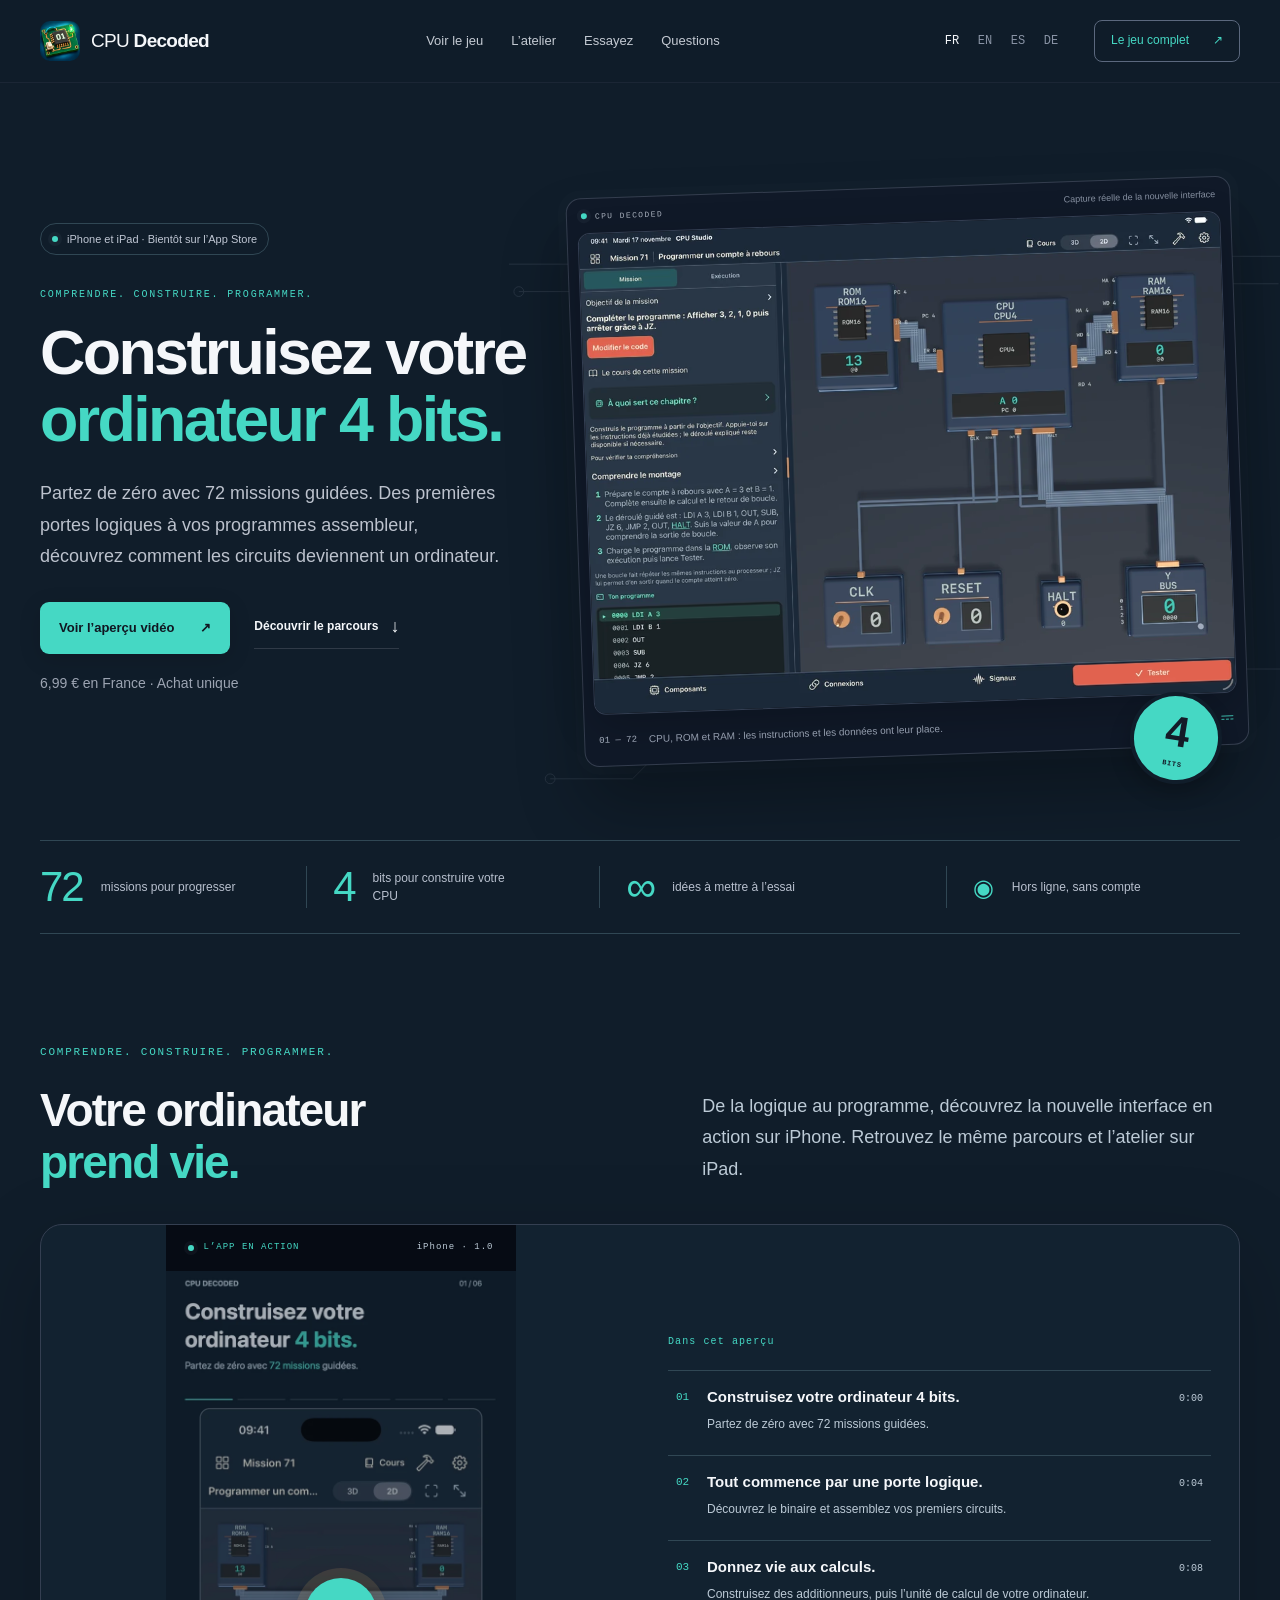
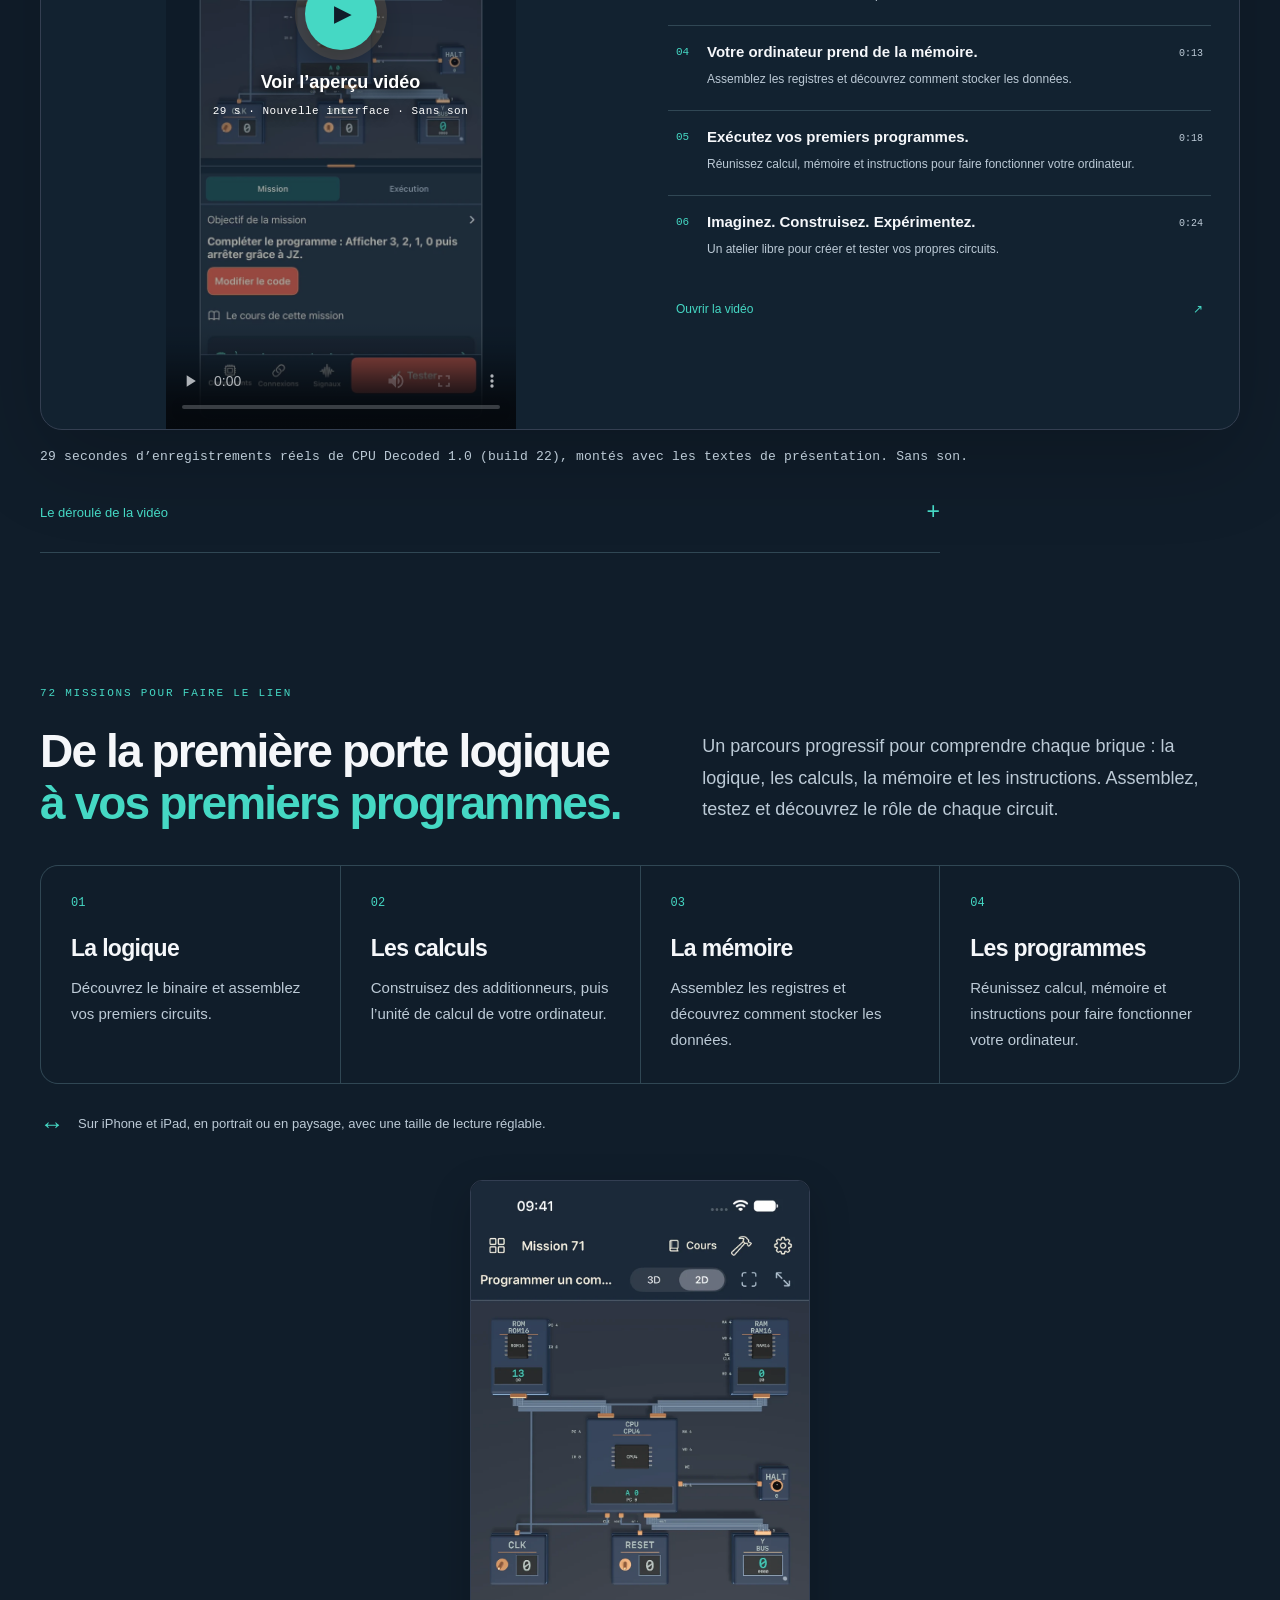
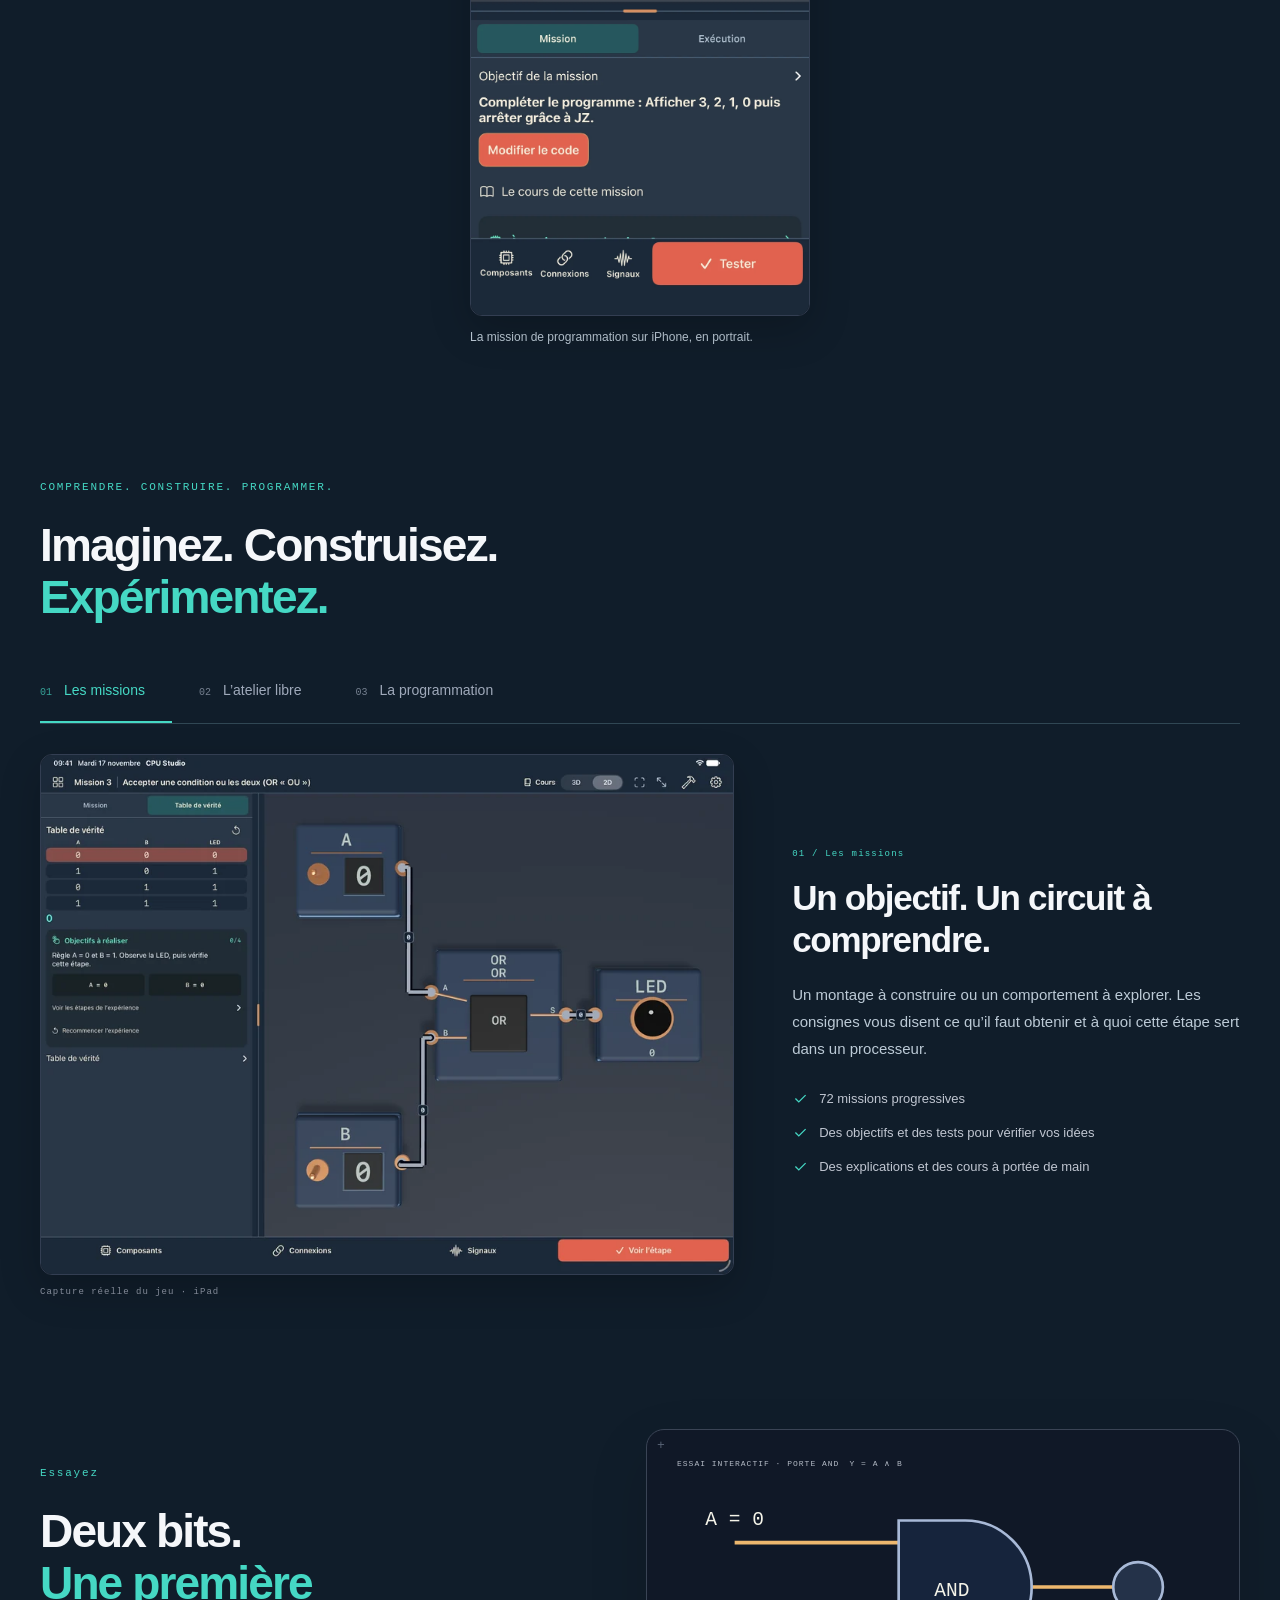
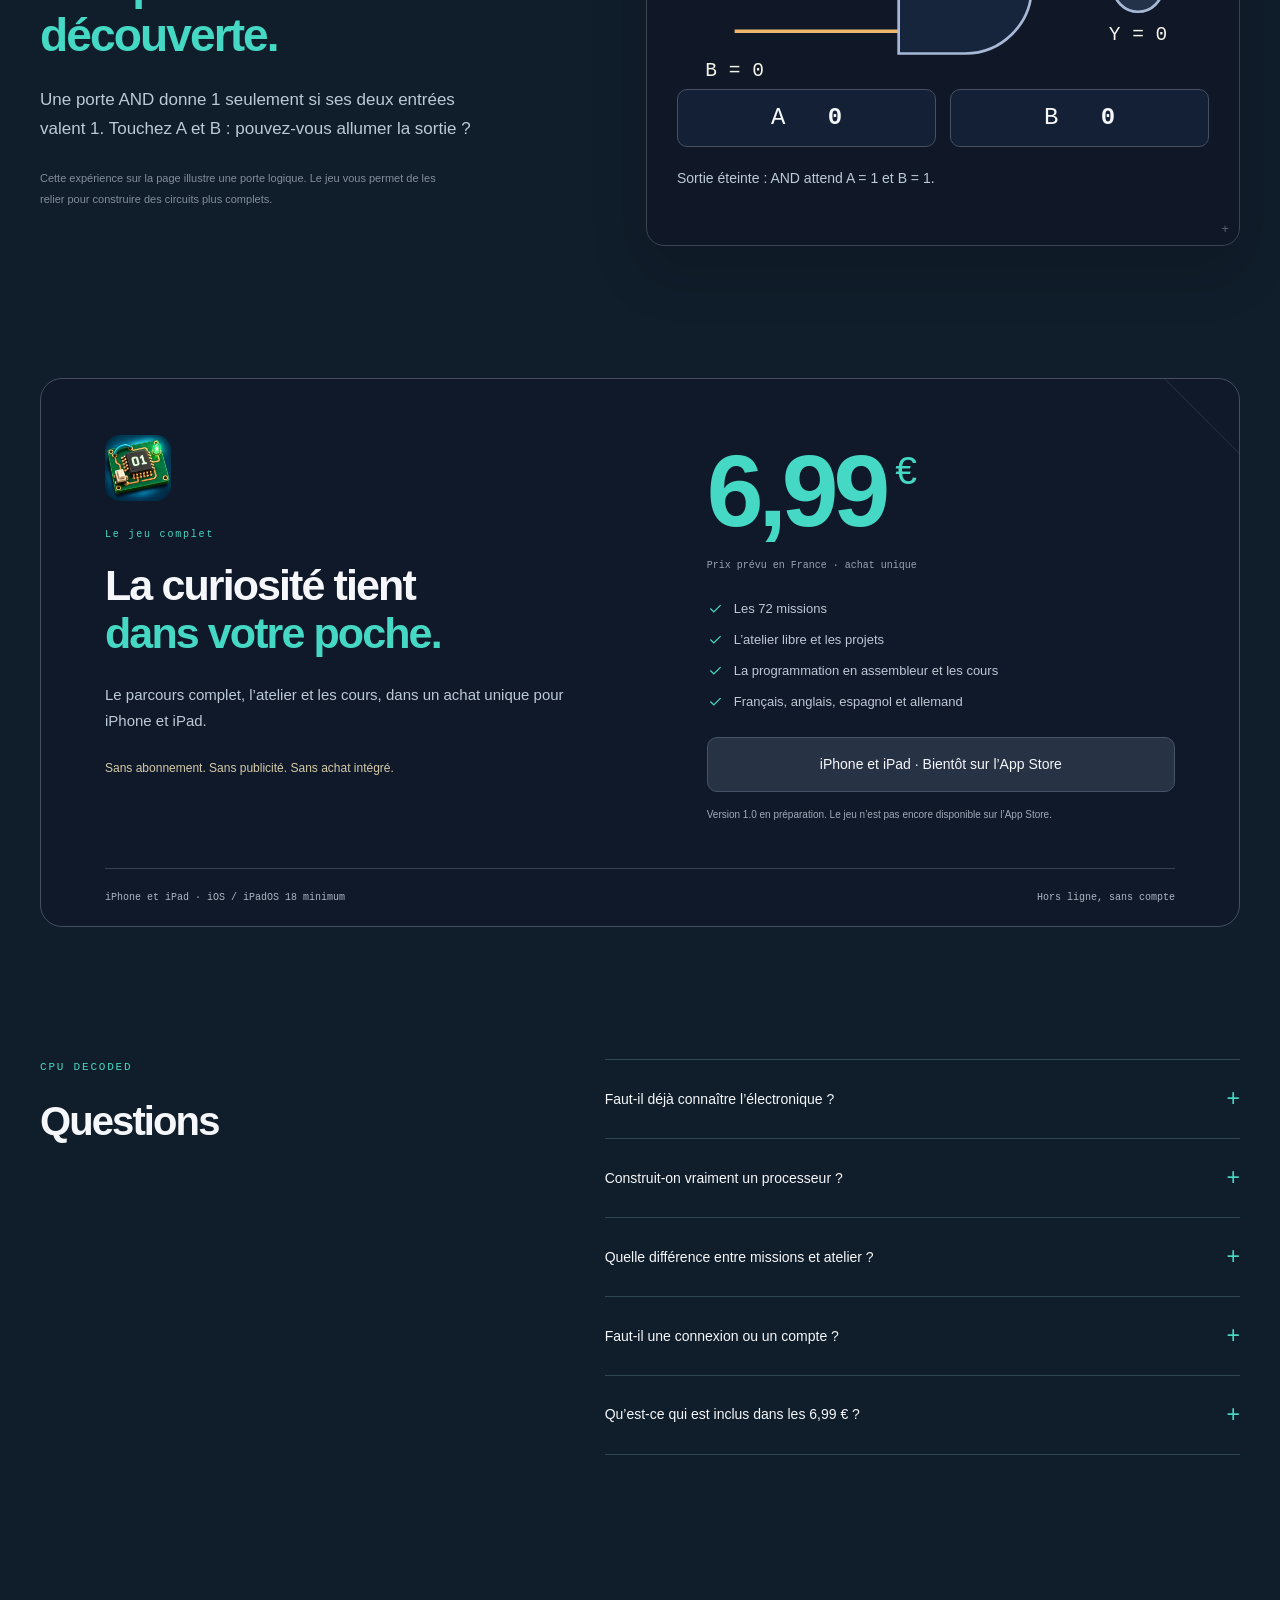
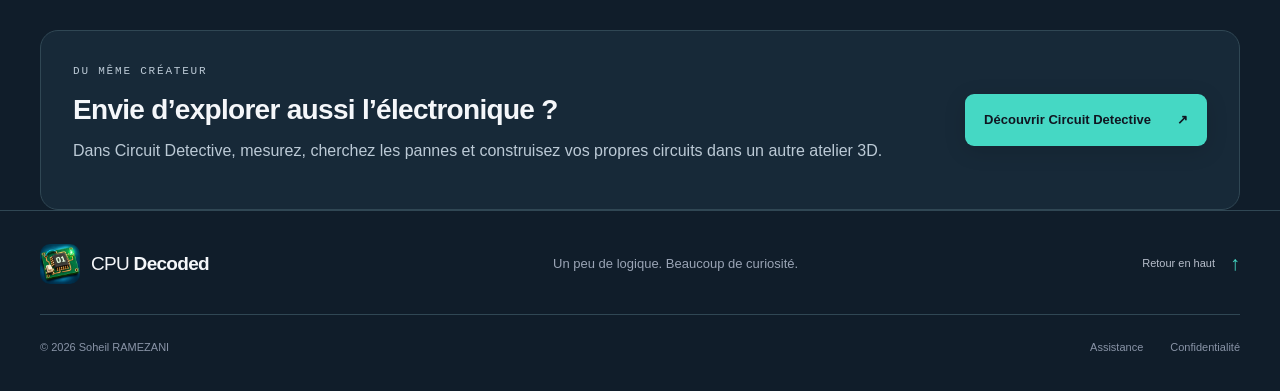
==== commit a12190c4: "Refresh public site for build 22 in four languages" ====
--- a/index.html
+++ b/index.html
@@ -1,15 +1,16 @@
-<!doctype html><html lang="fr"><head><meta charset="utf-8"><meta name="viewport" content="width=device-width, initial-scale=1"><meta name="theme-color" content="#101a2c"><title>CPU Decoded — Du premier bit à votre propre processeur 4 bits.</title><meta name="description" content="Construisez les circuits. Découvrez le rôle de la mémoire et de l’horloge. Puis écrivez le programme qui fait fonctionner votre CPU."><link rel="canonical" href="https://xerxex52.github.io/CPU-Decoded/"><link rel="alternate" hreflang="fr" href="https://xerxex52.github.io/CPU-Decoded/"><link rel="alternate" hreflang="en" href="https://xerxex52.github.io/CPU-Decoded/en/"><link rel="alternate" hreflang="es" href="https://xerxex52.github.io/CPU-Decoded/es/"><link rel="alternate" hreflang="de" href="https://xerxex52.github.io/CPU-Decoded/de/"><meta property="og:title" content="CPU Decoded — Du premier bit à votre propre processeur 4 bits."><meta property="og:description" content="Construisez les circuits. Découvrez le rôle de la mémoire et de l’horloge. Puis écrivez le programme qui fait fonctionner votre CPU."><meta property="og:type" content="website"><meta property="og:url" content="https://xerxex52.github.io/CPU-Decoded/"><meta property="og:image" content="https://xerxex52.github.io/CPU-Decoded/assets/fr-cpu-1600.webp"><meta name="twitter:card" content="summary_large_image"><link rel="icon" href="assets/favicon.png"><link rel="stylesheet" href="style.css?v=2"><script src="site.js?v=2" defer></script></head>
+<!DOCTYPE html>
+<html lang="fr"><head><meta charset="utf-8"/><meta content="width=device-width, initial-scale=1" name="viewport"/><meta content="#101d2a" name="theme-color"/><title>CPU Decoded — Construisez votre ordinateur 4 bits.</title><meta content="Partez de zéro avec 72 missions guidées. Des premières portes logiques à vos programmes assembleur, découvrez comment les circuits deviennent un ordinateur." name="description"/><link href="https://xerxex52.github.io/CPU-Decoded/" rel="canonical"/><link href="https://xerxex52.github.io/CPU-Decoded/" hreflang="fr" rel="alternate"/><link href="https://xerxex52.github.io/CPU-Decoded/en/" hreflang="en" rel="alternate"/><link href="https://xerxex52.github.io/CPU-Decoded/es/" hreflang="es" rel="alternate"/><link href="https://xerxex52.github.io/CPU-Decoded/de/" hreflang="de" rel="alternate"/><meta content="CPU Decoded — Construisez votre ordinateur 4 bits." property="og:title"/><meta content="Partez de zéro avec 72 missions guidées. Des premières portes logiques à vos programmes assembleur, découvrez comment les circuits deviennent un ordinateur." property="og:description"/><meta content="website" property="og:type"/><meta content="https://xerxex52.github.io/CPU-Decoded/" property="og:url"/><meta content="https://xerxex52.github.io/CPU-Decoded/assets/build22/fr-cpu-1600.webp" property="og:image"/><meta content="summary_large_image" name="twitter:card"/><link href="assets/favicon.png" rel="icon"/><link href="style.css?v=22" rel="stylesheet"/><script defer="" src="site.js?v=22"></script></head>
 <body id="top"><a class="skip" href="#main">Aller au contenu</a><noscript><style>.tab-bar,.film-chapters,.bit-buttons{display:none}.showcase-panel[hidden]{display:grid!important}.showcase-panel{margin-top:40px}</style></noscript>
-<header class="site-header"><div class="nav-shell"><a class="brand" href="#top"><img src="assets/icon.webp" width="40" height="40" alt=""><span>CPU <b>Decoded</b></span></a><nav id="navigation" aria-label="Navigation"><a href="#film">Voir le jeu</a><a href="#atelier">L’atelier</a><a href="#defi">Essayez</a><a href="#faq">Questions</a></nav><div class="header-actions"><div class="languages" aria-label="Languages"><a href="index.html" lang="fr" hreflang="fr" aria-current=page>FR</a><a href="en/index.html" lang="en" hreflang="en" >EN</a><a href="es/index.html" lang="es" hreflang="es" >ES</a><a href="de/index.html" lang="de" hreflang="de" >DE</a></div><a class="nav-cta" href="#inclus">Le jeu complet<span aria-hidden="true">↗</span></a><button class="menu-toggle" aria-label="Ouvrir le menu" aria-expanded="false" aria-controls="navigation"><span></span><span></span></button></div></div></header>
-<main id="main"><section class="hero section-shell"><div class="hero-copy"><div class="availability"><span></span>iPhone et iPad · Bientôt sur l’App Store</div><p class="eyebrow">COMPRENDRE. CONSTRUIRE. PROGRAMMER.</p><h1>Du premier bit<br>à votre propre<br><em>processeur 4 bits.</em></h1><p class="lead">Construisez les circuits. Découvrez le rôle de la mémoire et de l’horloge. Puis écrivez le programme qui fait fonctionner votre CPU.</p><div class="hero-actions"><a class="button primary" href="#film">Voir l’aperçu vidéo<span aria-hidden="true">↗</span></a><a class="text-link" href="#parcours">Découvrir le parcours<span aria-hidden="true">↓</span></a></div><p class="price-note">7,99 € · Un achat, tout le jeu.</p></div><div class="hero-visual"><svg class="hero-traces" viewBox="0 0 800 720" fill="none" aria-hidden="true"><path d="M0 145h104l48-48h356l40 40h240M10 173h104l48-48h338l40 40h245M42 670h84l54-54h306l58-58h245"/><circle cx="10" cy="173" r="5"/><circle cx="42" cy="670" r="5"/></svg><div class="device-mat"><div class="device-top"><span class="signal-dot"></span><span>CPU DECODED</span><span class="real-label">Capture réelle du jeu</span></div><button class="screenshot" type="button" data-lightbox="assets/fr-cpu-1600.webp" data-caption="CPU, ROM et RAM : les instructions et les données ont leur place." aria-label="Agrandir la capture"><img src="assets/fr-cpu-1600.webp" srcset="assets/fr-cpu-900.webp 900w, assets/fr-cpu-1600.webp 1600w" sizes="(max-width:760px) calc(100vw - 40px), 760px" width="1600" height="1200" alt="CPU, ROM et RAM : les instructions et les données ont leur place." loading="eager" decoding="async" fetchpriority=high><span class="zoom-mark" aria-hidden="true">↗</span></button><div class="device-bottom"><span>01 — 72</span><p>CPU, ROM et RAM : les instructions et les données ont leur place.</p><span aria-hidden="true">⎓</span></div></div><div class="hero-stamp" aria-hidden="true"><span>4</span><small>BITS</small></div></div></section>
-<div class="section-shell"><div class="stat-strip"><div><strong>72</strong><span>missions pour progresser</span></div><div><strong>4</strong><span>bits pour construire votre CPU</span></div><div><strong>∞</strong><span>idées à mettre à l’essai</span></div><div class="stat-promise"><span class="tiny-icon" aria-hidden="true">◉</span><span>Hors ligne, sans compte</span></div></div></div>
-<section class="film-section section-shell section-space" id="film"><div class="film-heading"><div><p class="eyebrow">COMPRENDRE. CONSTRUIRE. PROGRAMMER.</p><h2>Un bit. Un circuit.<br><em>Tout un processeur.</em></h2></div><p class="section-intro">Découvrez l’établi, les circuits logiques et la programmation. Chaque étape du parcours donne un rôle concret aux briques du processeur.</p></div><div class="film-stage"><div class="film-screen"><div class="film-topline"><span><i class="signal-dot" aria-hidden="true"></i>APERÇU ANIMÉ</span><span>iPad · v1.0</span></div><div class="video-frame"><video id="gameplay" controls playsinline preload="none" poster="assets/fr-logic-1600.webp" width="1440" height="1080" aria-label="Voir l’aperçu vidéo"><source src="assets/fr-preview.mp4?v=2" type="video/mp4"><track kind="captions" src="assets/fr-preview.vtt" srclang="fr" label="FR" default><p><a href="assets/fr-preview.mp4?v=2">Ouvrir la vidéo</a></p></video><button class="film-play" type="button" aria-label="Voir l’aperçu vidéo" hidden><span class="play-disc" aria-hidden="true">▶</span><span>Voir l’aperçu vidéo<small>30 s · Captures réelles · Sans son</small></span></button></div></div><div class="film-chapters"><p class="eyebrow">Dans cet aperçu</p><button class="film-chapter" data-seek="0" type="button"><span class="chapter-index">01</span><span><strong>Reliez vos premiers circuits</strong><span>Des interrupteurs, des portes logiques et une sortie à comprendre.</span></span><span class="chapter-time">0:00</span></button><button class="film-chapter" data-seek="6" type="button"><span class="chapter-index">02</span><span><strong>Explorez votre atelier</strong><span>Placez les cartes, connectez les fils et gardez vos projets.</span></span><span class="chapter-time">0:06</span></button><button class="film-chapter" data-seek="12" type="button"><span class="chapter-index">03</span><span><strong>Construisez un processeur 4 bits</strong><span>Le CPU, la ROM du programme et la RAM des données sont visibles.</span></span><span class="chapter-time">0:12</span></button><button class="film-chapter" data-seek="18" type="button"><span class="chapter-index">04</span><span><strong>Écrivez et suivez votre programme</strong><span>Vos instructions font évoluer les registres et le compteur de programme.</span></span><span class="chapter-time">0:18</span></button><button class="film-chapter" data-seek="24" type="button"><span class="chapter-index">05</span><span><strong>Comprenez le rôle de chaque circuit</strong><span>Les cours relient vos montages au fonctionnement du processeur.</span></span><span class="chapter-time">0:24</span></button><a class="film-download" href="assets/fr-preview.mp4?v=2">Ouvrir la vidéo<span aria-hidden="true">↗</span></a></div></div><p class="film-caption">Montage de captures réelles de la version 1.0, build 2. Cet aperçu ne montre pas une partie enregistrée. Sans son.</p><details class="film-transcript"><summary>Lire le déroulé de l’aperçu<span aria-hidden="true">+</span></summary><div><p><strong>00 s — Reliez vos premiers circuits.</strong> Des interrupteurs, des portes logiques et une sortie à comprendre.</p><p><strong>06 s — Explorez votre atelier.</strong> Placez les cartes, connectez les fils et gardez vos projets.</p><p><strong>12 s — Construisez un processeur 4 bits.</strong> Le CPU, la ROM du programme et la RAM des données sont visibles.</p><p><strong>18 s — Écrivez et suivez votre programme.</strong> Vos instructions font évoluer les registres et le compteur de programme.</p><p><strong>24 s — Comprenez le rôle de chaque circuit.</strong> Les cours relient vos montages au fonctionnement du processeur.</p></div></details></section>
-<section class="first-steps section-shell section-space" id="parcours"><div class="film-heading"><div><p class="eyebrow">72 MISSIONS POUR FAIRE LE LIEN</p><h2>Chaque circuit a un rôle.<br><em>Vous découvrez lequel.</em></h2></div><p class="section-intro">Vous commencez par un bit et des portes logiques. Les circuits deviennent ensuite des outils de calcul, de mémoire et de commande, jusqu’à un processeur que vous programmez.</p></div><div class="steps-grid"><article><span class="step-number" aria-hidden="true">01</span><h3>La logique</h3><p>Reliez les entrées, combinez les portes et observez les résultats.</p></article><article><span class="step-number" aria-hidden="true">02</span><h3>La mémoire et l’horloge</h3><p>Comprenez comment un registre garde une valeur et quand il la capture.</p></article><article><span class="step-number" aria-hidden="true">03</span><h3>Le processeur</h3><p>Suivez le PC, les instructions et les données. Écrivez vos premiers programmes.</p></article></div><p class="device-tip"><span aria-hidden="true">↔</span>Sur iPhone, le paysage laisse plus de place au circuit. Sur iPad, explorez le grand établi.</p><figure class="phone-preview"><button class="screenshot" type="button" data-lightbox="assets/fr-iphone-cpu-1600.webp" data-caption="CPU Decoded sur iPhone en paysage : processeur 4 bits et panneau de mission." aria-label="Agrandir la capture"><img src="assets/fr-iphone-cpu-1600.webp" srcset="assets/fr-iphone-cpu-900.webp 900w, assets/fr-iphone-cpu-1600.webp 1600w" sizes="(max-width:760px) calc(100vw - 40px), 760px" width="1600" height="736" alt="CPU Decoded sur iPhone en paysage : processeur 4 bits et panneau de mission." loading="lazy" decoding="async" ><span class="zoom-mark" aria-hidden="true">↗</span></button><figcaption>Capture réelle du jeu · iPhone</figcaption></figure></section>
-<section class="experience section-shell section-space" id="atelier"><div class="section-heading"><p class="eyebrow">COMPRENDRE. CONSTRUIRE. PROGRAMMER.</p><h2>Votre établi. Vos idées.</h2></div><div class="showcase"><div class="tab-bar" role="tablist" aria-label="CPU Decoded"><button id="tab-0" role="tab" aria-selected="true" aria-controls="panel-0" tabindex="0" data-tab="0"><span class="tab-number">01</span>Les missions</button><button id="tab-1" role="tab" aria-selected="false" aria-controls="panel-1" tabindex="-1" data-tab="1"><span class="tab-number">02</span>L’atelier libre</button><button id="tab-2" role="tab" aria-selected="false" aria-controls="panel-2" tabindex="-1" data-tab="2"><span class="tab-number">03</span>La programmation</button></div><div class="showcase-panel" id="panel-0" role="tabpanel" aria-labelledby="tab-0" tabindex="0" ><div class="panel-photo"><button class="screenshot" type="button" data-lightbox="assets/fr-logic-1600.webp" data-caption="Reliez vos premiers circuits" aria-label="Agrandir la capture"><img src="assets/fr-logic-1600.webp" srcset="assets/fr-logic-900.webp 900w, assets/fr-logic-1600.webp 1600w" sizes="(max-width:760px) calc(100vw - 40px), 760px" width="1600" height="1200" alt="Reliez vos premiers circuits" loading="lazy" decoding="async" ><span class="zoom-mark" aria-hidden="true">↗</span></button><span class="photo-meta">Capture réelle du jeu · iPad</span></div><div class="panel-copy"><p class="eyebrow">01 / Les missions</p><h3>Un objectif. Un circuit à comprendre.</h3><p>Un montage à construire ou un comportement à explorer. Les consignes vous disent ce qu’il faut obtenir et à quoi cette étape sert dans un processeur.</p><ul class="check-list"><li><svg viewBox="0 0 20 20" aria-hidden="true"><path d="m4 10 4 4 8-8"/></svg><span>72 missions progressives</span></li><li><svg viewBox="0 0 20 20" aria-hidden="true"><path d="m4 10 4 4 8-8"/></svg><span>Des objectifs et des tests pour vérifier vos idées</span></li><li><svg viewBox="0 0 20 20" aria-hidden="true"><path d="m4 10 4 4 8-8"/></svg><span>Des explications et des cours à portée de main</span></li></ul></div></div><div class="showcase-panel" id="panel-1" role="tabpanel" aria-labelledby="tab-1" tabindex="0" hidden><div class="panel-photo"><button class="screenshot" type="button" data-lightbox="assets/fr-workshop-1600.webp" data-caption="Explorez votre atelier" aria-label="Agrandir la capture"><img src="assets/fr-workshop-1600.webp" srcset="assets/fr-workshop-900.webp 900w, assets/fr-workshop-1600.webp 1600w" sizes="(max-width:760px) calc(100vw - 40px), 760px" width="1600" height="1200" alt="Explorez votre atelier" loading="lazy" decoding="async" ><span class="zoom-mark" aria-hidden="true">↗</span></button><span class="photo-meta">Capture réelle du jeu · iPad</span></div><div class="panel-copy"><p class="eyebrow">02 / L’atelier libre</p><h3>Votre établi. Vos idées.</h3><p>Choisissez les cartes, placez-les sur le tapis, reliez-les et observez ce qui se passe. Déplacez les modules et enregistrez vos projets pour continuer plus tard.</p><ul class="check-list"><li><svg viewBox="0 0 20 20" aria-hidden="true"><path d="m4 10 4 4 8-8"/></svg><span>Des cartes à poser, déplacer et retirer</span></li><li><svg viewBox="0 0 20 20" aria-hidden="true"><path d="m4 10 4 4 8-8"/></svg><span>Des exemples pour commencer et aller plus loin</span></li><li><svg viewBox="0 0 20 20" aria-hidden="true"><path d="m4 10 4 4 8-8"/></svg><span>Vos propres circuits et projets enregistrés</span></li></ul></div></div><div class="showcase-panel" id="panel-2" role="tabpanel" aria-labelledby="tab-2" tabindex="0" hidden><div class="panel-photo"><button class="screenshot" type="button" data-lightbox="assets/fr-program-1600.webp" data-caption="Écrivez et suivez votre programme" aria-label="Agrandir la capture"><img src="assets/fr-program-1600.webp" srcset="assets/fr-program-900.webp 900w, assets/fr-program-1600.webp 1600w" sizes="(max-width:760px) calc(100vw - 40px), 760px" width="1600" height="1200" alt="Écrivez et suivez votre programme" loading="lazy" decoding="async" ><span class="zoom-mark" aria-hidden="true">↗</span></button><span class="photo-meta">Capture réelle du jeu · iPad</span></div><div class="panel-copy"><p class="eyebrow">03 / La programmation</p><h3>Votre code devient une action.</h3><p>Écrivez en assembleur et chargez le programme dans la ROM. Suivez son exécution : le compteur de programme choisit l’instruction, le CPU travaille, la RAM conserve les données.</p><ul class="check-list"><li><svg viewBox="0 0 20 20" aria-hidden="true"><path d="m4 10 4 4 8-8"/></svg><span>Un éditeur assembleur et la liste des instructions</span></li><li><svg viewBox="0 0 20 20" aria-hidden="true"><path d="m4 10 4 4 8-8"/></svg><span>Un montage fourni dans les missions de programmation</span></li><li><svg viewBox="0 0 20 20" aria-hidden="true"><path d="m4 10 4 4 8-8"/></svg><span>Une exécution pas à pas ou avec horloge automatique</span></li></ul></div></div></div></section>
-<section class="demo-section section-shell section-space" id="defi"><div class="demo-copy"><p class="eyebrow">Essayez</p><h2>Deux bits.<br><em>Une première découverte.</em></h2><p class="section-intro">Une porte AND donne 1 seulement si ses deux entrées valent 1. Touchez A et B : pouvez-vous allumer la sortie ?</p><p class="demo-note">Cette expérience sur la page illustre une porte logique. Le jeu vous permet de les relier pour construire des circuits plus complets.</p></div><div class="demo-card logic-demo"><div class="demo-card-top"><span>ESSAI INTERACTIF · PORTE AND</span><span>Y = A ∧ B</span></div><svg viewBox="0 0 600 230" role="img" aria-label="AND"><path class="logic-trace" d="M65 65H250M65 165H250M400 115H510"/><path class="gate-body" d="M250 40h75a75 75 0 0 1 0 150h-75z"/><text x="310" y="125" text-anchor="middle">AND</text><text id="bit-a" x="65" y="45" text-anchor="middle">A = 0</text><text id="bit-b" x="65" y="215" text-anchor="middle">B = 0</text><circle id="demo-led" cx="520" cy="115" r="28"/><text id="bit-y" x="520" y="175" text-anchor="middle">Y = 0</text></svg><div class="bit-buttons"><button type="button" data-bit="a" aria-label="Changer le bit A" aria-pressed="false">A <strong>0</strong></button><button type="button" data-bit="b" aria-label="Changer le bit B" aria-pressed="false">B <strong>0</strong></button></div><p class="logic-feedback" aria-live="polite" aria-atomic="true">Sortie éteinte : AND attend A = 1 et B = 1.</p></div></section>
-<section class="purchase-section section-shell section-space" id="inclus"><div class="purchase-inner"><div class="purchase-copy"><img src="assets/icon.webp" width="66" height="66" alt="" loading="lazy"><p class="eyebrow">Le jeu complet</p><h2>La curiosité tient<br><em>dans votre poche.</em></h2><p class="section-intro">Le parcours complet, l’atelier et les cours, dans un achat unique pour iPhone et iPad.</p><p class="purchase-promise">Sans abonnement. Sans publicité. Sans achat intégré.</p></div><div class="purchase-offer"><div class="price"><span>7,99</span><sup>€</sup></div><p class="price-detail">Prix prévu en France · achat unique</p><ul class="check-list"><li><svg viewBox="0 0 20 20" aria-hidden="true"><path d="m4 10 4 4 8-8"/></svg><span>Les 72 missions</span></li><li><svg viewBox="0 0 20 20" aria-hidden="true"><path d="m4 10 4 4 8-8"/></svg><span>L’atelier libre et les projets</span></li><li><svg viewBox="0 0 20 20" aria-hidden="true"><path d="m4 10 4 4 8-8"/></svg><span>La programmation en assembleur et les cours</span></li><li><svg viewBox="0 0 20 20" aria-hidden="true"><path d="m4 10 4 4 8-8"/></svg><span>Français, anglais, espagnol et allemand</span></li></ul><p class="coming-soon">iPhone et iPad · Bientôt sur l’App Store</p><p class="release-note">Version 1.0 en préparation. Le jeu n’est pas encore disponible sur l’App Store.</p></div><div class="compatibility"><span>iPhone et iPad · iOS / iPadOS 18 minimum</span><span>Hors ligne, sans compte</span></div></div></section>
-<section class="faq-section section-shell section-space" id="faq"><div><p class="eyebrow">CPU DECODED</p><h2>Questions</h2></div><div class="faq-list"><details><summary>Faut-il déjà connaître l’électronique ?<span aria-hidden="true">+</span></summary><p>Non. Vous commencez par des bits et des portes logiques. Les missions introduisent progressivement les calculs, les registres, la mémoire et les instructions. Les cours permettent de revenir sur un concept.</p></details><details><summary>Construit-on vraiment un processeur ?<span aria-hidden="true">+</span></summary><p>Vous assemblez et explorez les briques d’un processeur pédagogique de 4 bits, puis vous programmez le CPU du jeu. La ROM et la RAM sont visibles séparément. C’est une simulation pour comprendre les principes, pas un kit de matériel électronique.</p></details><details><summary>Quelle différence entre missions et atelier ?<span aria-hidden="true">+</span></summary><p>Les missions donnent un objectif et des tests. L’atelier permet de choisir les modules, créer vos circuits et enregistrer vos projets.</p></details><details><summary>Faut-il une connexion ou un compte ?<span aria-hidden="true">+</span></summary><p>Après téléchargement, le jeu fonctionne hors ligne, sans compte. Aucun matériel supplémentaire n’est nécessaire. La progression et les projets sont conservés localement, sans synchronisation entre appareils.</p></details><details><summary>Qu’est-ce qui est inclus dans les 7,99 € ?<span aria-hidden="true">+</span></summary><p>Toutes les missions, l’atelier, les cours et la programmation. Le prix de 7,99 € est le tarif prévu en France ; le prix dans les autres pays sera celui affiché par l’App Store.</p></details></div></section><section class="related-app section-shell"><div><p class="eyebrow">DU MÊME CRÉATEUR</p><h3>Envie d’explorer aussi l’électronique ?</h3><p>Dans Circuit Detective, mesurez, cherchez les pannes et construisez vos propres circuits dans un autre atelier 3D.</p></div><a class="button primary" href="https://xerxex52.github.io/Circuit-Detective/">Découvrir Circuit Detective<span aria-hidden="true">↗</span></a></section></main>
-<footer class="section-shell"><div class="footer-top"><a class="brand" href="#top"><img src="assets/icon.webp" width="40" height="40" alt=""><span>CPU <b>Decoded</b></span></a><p>Un peu de logique. Beaucoup de curiosité.</p><a class="back-top" href="#top">Retour en haut<span aria-hidden="true">↑</span></a></div><div class="footer-bottom"><span>© 2026 Soheil RAMEZANI</span><div><a href="support.html#fr">Assistance</a><a href="privacy.html#fr">Confidentialité</a></div></div></footer><noscript><main class="document-shell"><section id="fr" lang="fr"><h2>Politique de confidentialité</h2><small>Mise à jour : 10 octobre 2026 · Version 1.0</small>
+<header class="site-header"><div class="nav-shell"><a class="brand" href="#top"><img alt="" height="40" src="assets/icon.webp" width="40"/><span>CPU <b>Decoded</b></span></a><nav aria-label="Navigation" id="navigation"><a href="#film">Voir le jeu</a><a href="#atelier">L’atelier</a><a href="#defi">Essayez</a><a href="#faq">Questions</a></nav><div class="header-actions"><div aria-label="Languages" class="languages"><a aria-current="page" href="index.html" hreflang="fr" lang="fr">FR</a><a href="en/index.html" hreflang="en" lang="en">EN</a><a href="es/index.html" hreflang="es" lang="es">ES</a><a href="de/index.html" hreflang="de" lang="de">DE</a></div><a class="nav-cta" href="#inclus">Le jeu complet<span aria-hidden="true">↗</span></a><button aria-controls="navigation" aria-expanded="false" aria-label="Ouvrir le menu" class="menu-toggle"><span></span><span></span></button></div></div></header>
+<main id="main"><section class="hero section-shell"><div class="hero-copy"><div class="availability"><span></span>iPhone et iPad · Bientôt sur l’App Store</div><p class="eyebrow">COMPRENDRE. CONSTRUIRE. PROGRAMMER.</p><h1>Construisez votre<br/><em>ordinateur 4 bits.</em></h1><p class="lead">Partez de zéro avec 72 missions guidées. Des premières portes logiques à vos programmes assembleur, découvrez comment les circuits deviennent un ordinateur.</p><div class="hero-actions"><a class="button primary" href="#film">Voir l’aperçu vidéo<span aria-hidden="true">↗</span></a><a class="text-link" href="#parcours">Découvrir le parcours<span aria-hidden="true">↓</span></a></div><p class="price-note">6,99 € en France · Achat unique</p></div><div class="hero-visual"><svg aria-hidden="true" class="hero-traces" fill="none" viewbox="0 0 800 720"><path d="M0 145h104l48-48h356l40 40h240M10 173h104l48-48h338l40 40h245M42 670h84l54-54h306l58-58h245"></path><circle cx="10" cy="173" r="5"></circle><circle cx="42" cy="670" r="5"></circle></svg><div class="device-mat"><div class="device-top"><span class="signal-dot"></span><span>CPU DECODED</span><span class="real-label">Capture réelle de la nouvelle interface</span></div><button aria-label="Agrandir la capture" class="screenshot" data-caption="CPU, ROM et RAM : les instructions et les données ont leur place." data-lightbox="assets/build22/fr-cpu-1600.webp" type="button"><img alt="CPU, ROM et RAM : les instructions et les données ont leur place." decoding="async" fetchpriority="high" height="1200" loading="eager" sizes="(max-width:760px) calc(100vw - 40px), 760px" src="assets/build22/fr-cpu-1600.webp" srcset="assets/build22/fr-cpu-900.webp 900w, assets/build22/fr-cpu-1600.webp 1600w" width="1600"/><span aria-hidden="true" class="zoom-mark">↗</span></button><div class="device-bottom"><span>01 — 72</span><p>CPU, ROM et RAM : les instructions et les données ont leur place.</p><span aria-hidden="true">⎓</span></div></div><div aria-hidden="true" class="hero-stamp"><span>4</span><small>BITS</small></div></div></section>
+<div class="section-shell"><div class="stat-strip"><div><strong>72</strong><span>missions pour progresser</span></div><div><strong>4</strong><span>bits pour construire votre CPU</span></div><div><strong>∞</strong><span>idées à mettre à l’essai</span></div><div class="stat-promise"><span aria-hidden="true" class="tiny-icon">◉</span><span>Hors ligne, sans compte</span></div></div></div>
+<section class="film-section section-shell section-space" id="film"><div class="film-heading"><div><p class="eyebrow">COMPRENDRE. CONSTRUIRE. PROGRAMMER.</p><h2>Votre ordinateur<br/><em>prend vie.</em></h2></div><p class="section-intro">De la logique au programme, découvrez la nouvelle interface en action sur iPhone. Retrouvez le même parcours et l’atelier sur iPad.</p></div><div class="film-stage"><div class="film-screen"><div class="film-topline"><span><i aria-hidden="true" class="signal-dot"></i>L’APP EN ACTION</span><span>iPhone · 1.0</span></div><div class="video-frame"><video aria-label="Voir l’aperçu vidéo" controls="" height="1560" id="gameplay" playsinline="" poster="assets/build22/fr-poster.webp" preload="none" width="720"><source src="assets/build22/fr-preview.mp4" type="video/mp4"/><track default="" kind="captions" label="FR" src="assets/build22/fr-preview.vtt" srclang="fr"/><p><a href="assets/build22/fr-preview.mp4">Ouvrir la vidéo</a></p></video><button aria-label="Voir l’aperçu vidéo" class="film-play" hidden="" type="button"><span aria-hidden="true" class="play-disc">▶</span><span>Voir l’aperçu vidéo<small>29 s · Nouvelle interface · Sans son</small></span></button></div></div><div class="film-chapters"><p class="eyebrow">Dans cet aperçu</p><button class="film-chapter" data-seek="0" type="button"><span class="chapter-index">01</span><span><strong>Construisez votre ordinateur 4 bits.</strong><span>Partez de zéro avec 72 missions guidées.</span></span><span class="chapter-time">0:00</span></button><button class="film-chapter" data-seek="4" type="button"><span class="chapter-index">02</span><span><strong>Tout commence par une porte logique.</strong><span>Découvrez le binaire et assemblez vos premiers circuits.</span></span><span class="chapter-time">0:04</span></button><button class="film-chapter" data-seek="8" type="button"><span class="chapter-index">03</span><span><strong>Donnez vie aux calculs.</strong><span>Construisez des additionneurs, puis l’unité de calcul de votre ordinateur.</span></span><span class="chapter-time">0:08</span></button><button class="film-chapter" data-seek="13" type="button"><span class="chapter-index">04</span><span><strong>Votre ordinateur prend de la mémoire.</strong><span>Assemblez les registres et découvrez comment stocker les données.</span></span><span class="chapter-time">0:13</span></button><button class="film-chapter" data-seek="18" type="button"><span class="chapter-index">05</span><span><strong>Exécutez vos premiers programmes.</strong><span>Réunissez calcul, mémoire et instructions pour faire fonctionner votre ordinateur.</span></span><span class="chapter-time">0:18</span></button><button class="film-chapter" data-seek="24" type="button"><span class="chapter-index">06</span><span><strong>Imaginez. Construisez. Expérimentez.</strong><span>Un atelier libre pour créer et tester vos propres circuits.</span></span><span class="chapter-time">0:24</span></button><a class="film-download" href="assets/build22/fr-preview.mp4">Ouvrir la vidéo<span aria-hidden="true">↗</span></a></div></div><p class="film-caption">29 secondes d’enregistrements réels de CPU Decoded 1.0 (build 22), montés avec les textes de présentation. Sans son.</p><details class="film-transcript"><summary>Le déroulé de la vidéo<span aria-hidden="true">+</span></summary><div><p><strong>0:00 — Construisez votre ordinateur 4 bits.</strong> Partez de zéro avec 72 missions guidées.</p><p><strong>0:04 — Tout commence par une porte logique.</strong> Découvrez le binaire et assemblez vos premiers circuits.</p><p><strong>0:08 — Donnez vie aux calculs.</strong> Construisez des additionneurs, puis l’unité de calcul de votre ordinateur.</p><p><strong>0:13 — Votre ordinateur prend de la mémoire.</strong> Assemblez les registres et découvrez comment stocker les données.</p><p><strong>0:18 — Exécutez vos premiers programmes.</strong> Réunissez calcul, mémoire et instructions pour faire fonctionner votre ordinateur.</p><p><strong>0:24 — Imaginez. Construisez. Expérimentez.</strong> Un atelier libre pour créer et tester vos propres circuits.</p></div></details></section>
+<section class="first-steps section-shell section-space" id="parcours"><div class="film-heading"><div><p class="eyebrow">72 MISSIONS POUR FAIRE LE LIEN</p><h2>De la première porte logique<br/><em>à vos premiers programmes.</em></h2></div><p class="section-intro">Un parcours progressif pour comprendre chaque brique : la logique, les calculs, la mémoire et les instructions. Assemblez, testez et découvrez le rôle de chaque circuit.</p></div><div class="steps-grid"><article><span aria-hidden="true" class="step-number">01</span><h3>La logique</h3><p>Découvrez le binaire et assemblez vos premiers circuits.</p></article><article><span aria-hidden="true" class="step-number">02</span><h3>Les calculs</h3><p>Construisez des additionneurs, puis l’unité de calcul de votre ordinateur.</p></article><article><span aria-hidden="true" class="step-number">03</span><h3>La mémoire</h3><p>Assemblez les registres et découvrez comment stocker les données.</p></article><article><span aria-hidden="true" class="step-number">04</span><h3>Les programmes</h3><p>Réunissez calcul, mémoire et instructions pour faire fonctionner votre ordinateur.</p></article></div><p class="device-tip"><span aria-hidden="true">↔</span>Sur iPhone et iPad, en portrait ou en paysage, avec une taille de lecture réglable.</p><figure class="phone-preview"><button aria-label="Agrandir la capture" class="screenshot" data-caption="La mission de programmation sur iPhone, en portrait." data-lightbox="assets/build22/fr-iphone-cpu-1600.webp" type="button"><img alt="La mission de programmation sur iPhone, en portrait." decoding="async" height="3476" loading="lazy" sizes="(max-width:760px) calc(100vw - 40px), 760px" src="assets/build22/fr-iphone-cpu-1600.webp" srcset="assets/build22/fr-iphone-cpu-900.webp 900w, assets/build22/fr-iphone-cpu-1600.webp 1600w" width="1600"/><span aria-hidden="true" class="zoom-mark">↗</span></button><figcaption>La mission de programmation sur iPhone, en portrait.</figcaption></figure></section>
+<section class="experience section-shell section-space" id="atelier"><div class="section-heading"><p class="eyebrow">COMPRENDRE. CONSTRUIRE. PROGRAMMER.</p><h2>Imaginez. Construisez.<br/><em>Expérimentez.</em></h2></div><div class="showcase"><div aria-label="CPU Decoded" class="tab-bar" role="tablist"><button aria-controls="panel-0" aria-selected="true" data-tab="0" id="tab-0" role="tab" tabindex="0"><span class="tab-number">01</span>Les missions</button><button aria-controls="panel-1" aria-selected="false" data-tab="1" id="tab-1" role="tab" tabindex="-1"><span class="tab-number">02</span>L’atelier libre</button><button aria-controls="panel-2" aria-selected="false" data-tab="2" id="tab-2" role="tab" tabindex="-1"><span class="tab-number">03</span>La programmation</button></div><div aria-labelledby="tab-0" class="showcase-panel" id="panel-0" role="tabpanel" tabindex="0"><div class="panel-photo"><button aria-label="Agrandir la capture" class="screenshot" data-caption="Reliez vos premiers circuits" data-lightbox="assets/build22/fr-logic-1600.webp" type="button"><img alt="Reliez vos premiers circuits" decoding="async" height="1200" loading="lazy" sizes="(max-width:760px) calc(100vw - 40px), 760px" src="assets/build22/fr-logic-1600.webp" srcset="assets/build22/fr-logic-900.webp 900w, assets/build22/fr-logic-1600.webp 1600w" width="1600"/><span aria-hidden="true" class="zoom-mark">↗</span></button><span class="photo-meta">Capture réelle du jeu · iPad</span></div><div class="panel-copy"><p class="eyebrow">01 / Les missions</p><h3>Un objectif. Un circuit à comprendre.</h3><p>Un montage à construire ou un comportement à explorer. Les consignes vous disent ce qu’il faut obtenir et à quoi cette étape sert dans un processeur.</p><ul class="check-list"><li><svg aria-hidden="true" viewbox="0 0 20 20"><path d="m4 10 4 4 8-8"></path></svg><span>72 missions progressives</span></li><li><svg aria-hidden="true" viewbox="0 0 20 20"><path d="m4 10 4 4 8-8"></path></svg><span>Des objectifs et des tests pour vérifier vos idées</span></li><li><svg aria-hidden="true" viewbox="0 0 20 20"><path d="m4 10 4 4 8-8"></path></svg><span>Des explications et des cours à portée de main</span></li></ul></div></div><div aria-labelledby="tab-1" class="showcase-panel" hidden="" id="panel-1" role="tabpanel" tabindex="0"><div class="panel-photo"><button aria-label="Agrandir la capture" class="screenshot" data-caption="Explorez votre atelier" data-lightbox="assets/build22/fr-workshop-1600.webp" type="button"><img alt="Explorez votre atelier" decoding="async" height="1200" loading="lazy" sizes="(max-width:760px) calc(100vw - 40px), 760px" src="assets/build22/fr-workshop-1600.webp" srcset="assets/build22/fr-workshop-900.webp 900w, assets/build22/fr-workshop-1600.webp 1600w" width="1600"/><span aria-hidden="true" class="zoom-mark">↗</span></button><span class="photo-meta">Capture réelle du jeu · iPad</span></div><div class="panel-copy"><p class="eyebrow">02 / L’atelier libre</p><h3>Votre établi. Vos idées.</h3><p>Un atelier libre pour créer et tester vos propres circuits. Choisissez vos modules, reliez-les et enregistrez vos projets. Sept exemples sont disponibles dès le départ, dont un ordinateur qui compte à rebours et un programme qui utilise la RAM.</p><ul class="check-list"><li><svg aria-hidden="true" viewbox="0 0 20 20"><path d="m4 10 4 4 8-8"></path></svg><span>Des cartes à poser, déplacer et retirer</span></li><li><svg aria-hidden="true" viewbox="0 0 20 20"><path d="m4 10 4 4 8-8"></path></svg><span>Des exemples pour commencer et aller plus loin</span></li><li><svg aria-hidden="true" viewbox="0 0 20 20"><path d="m4 10 4 4 8-8"></path></svg><span>Vos propres circuits et projets enregistrés</span></li></ul></div></div><div aria-labelledby="tab-2" class="showcase-panel" hidden="" id="panel-2" role="tabpanel" tabindex="0"><div class="panel-photo"><button aria-label="Agrandir la capture" class="screenshot" data-caption="Écrivez et suivez votre programme" data-lightbox="assets/build22/fr-program-1600.webp" type="button"><img alt="Écrivez et suivez votre programme" decoding="async" height="1200" loading="lazy" sizes="(max-width:760px) calc(100vw - 40px), 760px" src="assets/build22/fr-program-1600.webp" srcset="assets/build22/fr-program-900.webp 900w, assets/build22/fr-program-1600.webp 1600w" width="1600"/><span aria-hidden="true" class="zoom-mark">↗</span></button><span class="photo-meta">Capture réelle du jeu · iPad</span></div><div class="panel-copy"><p class="eyebrow">03 / La programmation</p><h3>Votre code devient une action.</h3><p>Écrivez en assembleur et chargez le programme dans la ROM. Suivez son exécution : le compteur de programme choisit l’instruction, le CPU travaille, la RAM conserve les données.</p><ul class="check-list"><li><svg aria-hidden="true" viewbox="0 0 20 20"><path d="m4 10 4 4 8-8"></path></svg><span>Un éditeur assembleur et la liste des instructions</span></li><li><svg aria-hidden="true" viewbox="0 0 20 20"><path d="m4 10 4 4 8-8"></path></svg><span>Un montage fourni dans les missions de programmation</span></li><li><svg aria-hidden="true" viewbox="0 0 20 20"><path d="m4 10 4 4 8-8"></path></svg><span>Une exécution pas à pas ou avec horloge automatique</span></li></ul></div></div></div></section>
+<section class="demo-section section-shell section-space" id="defi"><div class="demo-copy"><p class="eyebrow">Essayez</p><h2>Deux bits.<br/><em>Une première découverte.</em></h2><p class="section-intro">Une porte AND donne 1 seulement si ses deux entrées valent 1. Touchez A et B : pouvez-vous allumer la sortie ?</p><p class="demo-note">Cette expérience sur la page illustre une porte logique. Le jeu vous permet de les relier pour construire des circuits plus complets.</p></div><div class="demo-card logic-demo"><div class="demo-card-top"><span>ESSAI INTERACTIF · PORTE AND</span><span>Y = A ∧ B</span></div><svg aria-label="AND" role="img" viewbox="0 0 600 230"><path class="logic-trace" d="M65 65H250M65 165H250M400 115H510"></path><path class="gate-body" d="M250 40h75a75 75 0 0 1 0 150h-75z"></path><text text-anchor="middle" x="310" y="125">AND</text><text id="bit-a" text-anchor="middle" x="65" y="45">A = 0</text><text id="bit-b" text-anchor="middle" x="65" y="215">B = 0</text><circle cx="520" cy="115" id="demo-led" r="28"></circle><text id="bit-y" text-anchor="middle" x="520" y="175">Y = 0</text></svg><div class="bit-buttons"><button aria-label="Changer le bit A" aria-pressed="false" data-bit="a" type="button">A <strong>0</strong></button><button aria-label="Changer le bit B" aria-pressed="false" data-bit="b" type="button">B <strong>0</strong></button></div><p aria-atomic="true" aria-live="polite" class="logic-feedback">Sortie éteinte : AND attend A = 1 et B = 1.</p></div></section>
+<section class="purchase-section section-shell section-space" id="inclus"><div class="purchase-inner"><div class="purchase-copy"><img alt="" height="66" loading="lazy" src="assets/icon.webp" width="66"/><p class="eyebrow">Le jeu complet</p><h2>La curiosité tient<br/><em>dans votre poche.</em></h2><p class="section-intro">Le parcours complet, l’atelier et les cours, dans un achat unique pour iPhone et iPad.</p><p class="purchase-promise">Sans abonnement. Sans publicité. Sans achat intégré.</p></div><div class="purchase-offer"><div class="price"><span>6,99</span><sup>€</sup></div><p class="price-detail">Prix prévu en France · achat unique</p><ul class="check-list"><li><svg aria-hidden="true" viewbox="0 0 20 20"><path d="m4 10 4 4 8-8"></path></svg><span>Les 72 missions</span></li><li><svg aria-hidden="true" viewbox="0 0 20 20"><path d="m4 10 4 4 8-8"></path></svg><span>L’atelier libre et les projets</span></li><li><svg aria-hidden="true" viewbox="0 0 20 20"><path d="m4 10 4 4 8-8"></path></svg><span>La programmation en assembleur et les cours</span></li><li><svg aria-hidden="true" viewbox="0 0 20 20"><path d="m4 10 4 4 8-8"></path></svg><span>Français, anglais, espagnol et allemand</span></li></ul><p class="coming-soon">iPhone et iPad · Bientôt sur l’App Store</p><p class="release-note">Version 1.0 en préparation. Le jeu n’est pas encore disponible sur l’App Store.</p></div><div class="compatibility"><span>iPhone et iPad · iOS / iPadOS 18 minimum</span><span>Hors ligne, sans compte</span></div></div></section>
+<section class="faq-section section-shell section-space" id="faq"><div><p class="eyebrow">CPU DECODED</p><h2>Questions</h2></div><div class="faq-list"><details><summary>Faut-il déjà connaître l’électronique ?<span aria-hidden="true">+</span></summary><p>Non. Vous commencez par des bits et des portes logiques. Les missions introduisent progressivement les calculs, les registres, la mémoire et les instructions. Les cours permettent de revenir sur un concept.</p></details><details><summary>Construit-on vraiment un processeur ?<span aria-hidden="true">+</span></summary><p>Vous assemblez et explorez les briques d’un processeur pédagogique de 4 bits, puis vous programmez le CPU du jeu. La ROM et la RAM sont visibles séparément. C’est une simulation pour comprendre les principes, pas un kit de matériel électronique.</p></details><details><summary>Quelle différence entre missions et atelier ?<span aria-hidden="true">+</span></summary><p>Les missions donnent un objectif et des tests. L’atelier permet de choisir les modules, créer vos circuits et enregistrer vos projets.</p></details><details><summary>Faut-il une connexion ou un compte ?<span aria-hidden="true">+</span></summary><p>Après téléchargement, le jeu fonctionne hors ligne, sans compte. Aucun matériel supplémentaire n’est nécessaire. La progression et les projets sont conservés localement, sans synchronisation entre appareils.</p></details><details><summary>Qu’est-ce qui est inclus dans les 6,99 € ?<span aria-hidden="true">+</span></summary><p>Toutes les missions, l’atelier, les cours et la programmation. Le prix de 6,99 € est le tarif prévu en France ; le prix dans les autres pays sera celui affiché par l’App Store.</p></details></div></section><section class="related-app section-shell"><div><p class="eyebrow">DU MÊME CRÉATEUR</p><h3>Envie d’explorer aussi l’électronique ?</h3><p>Dans Circuit Detective, mesurez, cherchez les pannes et construisez vos propres circuits dans un autre atelier 3D.</p></div><a class="button primary" href="https://xerxex52.github.io/Circuit-Detective/">Découvrir Circuit Detective<span aria-hidden="true">↗</span></a></section></main>
+<footer class="section-shell"><div class="footer-top"><a class="brand" href="#top"><img alt="" height="40" src="assets/icon.webp" width="40"/><span>CPU <b>Decoded</b></span></a><p>Un peu de logique. Beaucoup de curiosité.</p><a class="back-top" href="#top">Retour en haut<span aria-hidden="true">↑</span></a></div><div class="footer-bottom"><span>© 2026 Soheil RAMEZANI</span><div><a href="support.html#fr">Assistance</a><a href="privacy.html#fr">Confidentialité</a></div></div></footer><noscript><main class="document-shell"><section id="fr" lang="fr"><h2>Politique de confidentialité</h2><small>Mise à jour : 10 octobre 2026 · Version 1.0</small>
 <p>CPU Decoded est une application éducative pour comprendre et construire des circuits numériques et un processeur. Le jeu fonctionne hors ligne, sans compte, publicité ni outil d’analyse d’utilisation.</p>
 <h3>Données de l’application</h3><p>Le développeur ne collecte aucune donnée personnelle par l’intermédiaire de l’application. Vos circuits, programmes assembleur, noms de projets, progression et réglages sont enregistrés localement pour retrouver votre travail. L’application ne les transmet pas au développeur ni à des tiers.</p>
 <h3>Vos données restent sous votre contrôle</h3><p>Vous pouvez supprimer vos projets dans Atelier → Projets. Supprimer l’application retire ses données locales de l’appareil. Les éventuelles sauvegardes réalisées par iOS ou iPadOS dépendent de vos réglages Apple et se gèrent séparément ; CPU Decoded n’exploite pas de service de synchronisation.</p>
@@ -26,4 +27,4 @@
 <h3>Daten der App</h3><p>Der Entwickler erhebt über die App keine personenbezogenen Daten. Deine Schaltungen, Assemblerprogramme, Projektnamen, Fortschritte und Einstellungen werden lokal gespeichert, damit du deine Arbeit fortsetzen kannst. Die App übermittelt diese Daten weder an den Entwickler noch an Dritte.</p>
 <h3>Du bestimmst über deine Daten</h3><p>Du kannst Projekte unter Werkstatt → Projekte löschen. Wenn du die App löschst, werden ihre lokalen Daten vom Gerät entfernt. Mögliche Sicherungen durch iOS oder iPadOS hängen von deinen Apple-Einstellungen ab und werden getrennt verwaltet; CPU Decoded betreibt keinen Synchronisierungsdienst.</p>
 <h3>Diese Seite und Kontakt</h3><p>Diese Seite wird auf GitHub Pages gehostet. Für ihren Aufruf und für Nachrichten über GitHub gilt die <a href="https://docs.github.com/en/site-policy/privacy-policies/github-general-privacy-statement">Datenschutzerklärung von GitHub</a>. Bei Fragen kannst du <a href="https://github.com/Xerxex52/CPU-Decoded/issues">den Entwickler kontaktieren</a>. Veröffentliche keine personenbezogenen Daten in einer öffentlichen Meldung.</p></section></main></noscript>
-<dialog id="lightbox" aria-label="Agrandir la capture"><button class="lightbox-close" aria-label="Fermer" autofocus>×</button><figure><img alt=""><figcaption></figcaption></figure></dialog><script id="page-copy" type="application/json">{"lang": "fr", "miniResult": ["Sortie éteinte : AND attend A = 1 et B = 1.", "Sortie allumée : les deux entrées valent 1."]}</script></body></html>+<dialog aria-label="Agrandir la capture" id="lightbox"><button aria-label="Fermer" autofocus="" class="lightbox-close">×</button><figure><img alt=""/><figcaption></figcaption></figure></dialog><script id="page-copy" type="application/json">{"lang": "fr", "miniResult": ["Sortie éteinte : AND attend A = 1 et B = 1.", "Sortie allumée : les deux entrées valent 1."]}</script></body></html>
--- a/style.css
+++ b/style.css
@@ -44,3 +44,14 @@
 
 :root{--bg:#101a2c;--panel:#172640;--paper:#f2f4fa;--muted:#a8b5cf;--mint:#a9c9f0;--line:#30445e}.video-frame{aspect-ratio:4/3}.related-app{display:flex;align-items:center;justify-content:space-between;gap:28px;padding:32px;border:1px solid var(--line);border-radius:18px;background:var(--panel);margin-top:70px}.related-app p{color:var(--muted);margin-bottom:12px}.related-app h3{font-size:28px;margin-bottom:12px}.related-app .button{flex-shrink:0}@media(max-width:760px){.related-app{flex-direction:column;align-items:flex-start;padding:24px}.related-app h3{font-size:25px}}
 .related-app{width:min(calc(100% - 80px),1272px)}@media(max-width:760px){.related-app{width:calc(100% - 40px)}}
+
+/* Build 22: approved midnight-blue palette and current portrait previews. */
+:root{--bg:#101d2a;--panel:#172938;--paper:#f5f7fa;--muted:#bccad6;--mint:#45d8c4;--copper:#45d8c4;--line:#304754}
+.site-header{background:#101d2af2}.hero-traces{opacity:.25}.hero h1{overflow-wrap:normal}.hero h1 em{hyphens:none}.steps-grid{grid-template-columns:repeat(4,minmax(0,1fr))}.steps-grid h3{overflow-wrap:anywhere}
+.film-stage{grid-template-columns:minmax(0,1fr) minmax(0,1fr);align-items:center;background:#122230}.film-screen{width:min(100%,350px);margin:auto}.video-frame{aspect-ratio:886/1920}.video-frame video{object-fit:contain;width:100%;height:100%}.film-play{flex-direction:column;text-align:center;background:#101d2a55}.film-chapters{padding:28px;display:flex;flex-direction:column}.film-chapter{padding-block:17px}.film-caption{font-size:13px}.film-topline{font-size:9px}
+.phone-preview{max-width:340px}.phone-preview img{width:100%;height:auto}.screenshot img{object-fit:contain;aspect-ratio:auto}.showcase-panel[hidden]{display:none!important}.film-transcript summary{min-height:44px;align-items:center}
+@media(max-width:1100px){.steps-grid{grid-template-columns:repeat(2,minmax(0,1fr))}.film-chapters{display:flex}.film-stage{grid-template-columns:minmax(0,1fr) minmax(0,1fr)}}
+@media(max-width:760px){.film-stage{grid-template-columns:1fr}.film-screen{width:min(100%,320px)}.film-chapters{padding:20px}.steps-grid{grid-template-columns:1fr}.hero h1{font-size:clamp(34px,9.1vw,62px)}.phone-preview{max-width:300px}.film-caption{font-size:12px}.hero-actions{flex-wrap:wrap}}
+.languages{font-size:12px;gap:3px}.languages a{min-width:30px;justify-content:center}.price-note{font-size:14px;line-height:1.6}
+@media(max-width:760px){.nav-shell{gap:8px;padding:16px 20px}.brand{font-size:16px;gap:8px}.brand img{width:32px;height:32px}.header-actions{gap:8px}.languages{font-size:11px;gap:0}.languages a{min-width:29px}.price-note{font-size:13px}}
+@media(max-width:365px){.nav-shell{padding-inline:14px;gap:5px}.brand{font-size:14px;gap:6px}.brand img{width:28px;height:28px}.languages a{min-width:26px}.header-actions{gap:5px}}
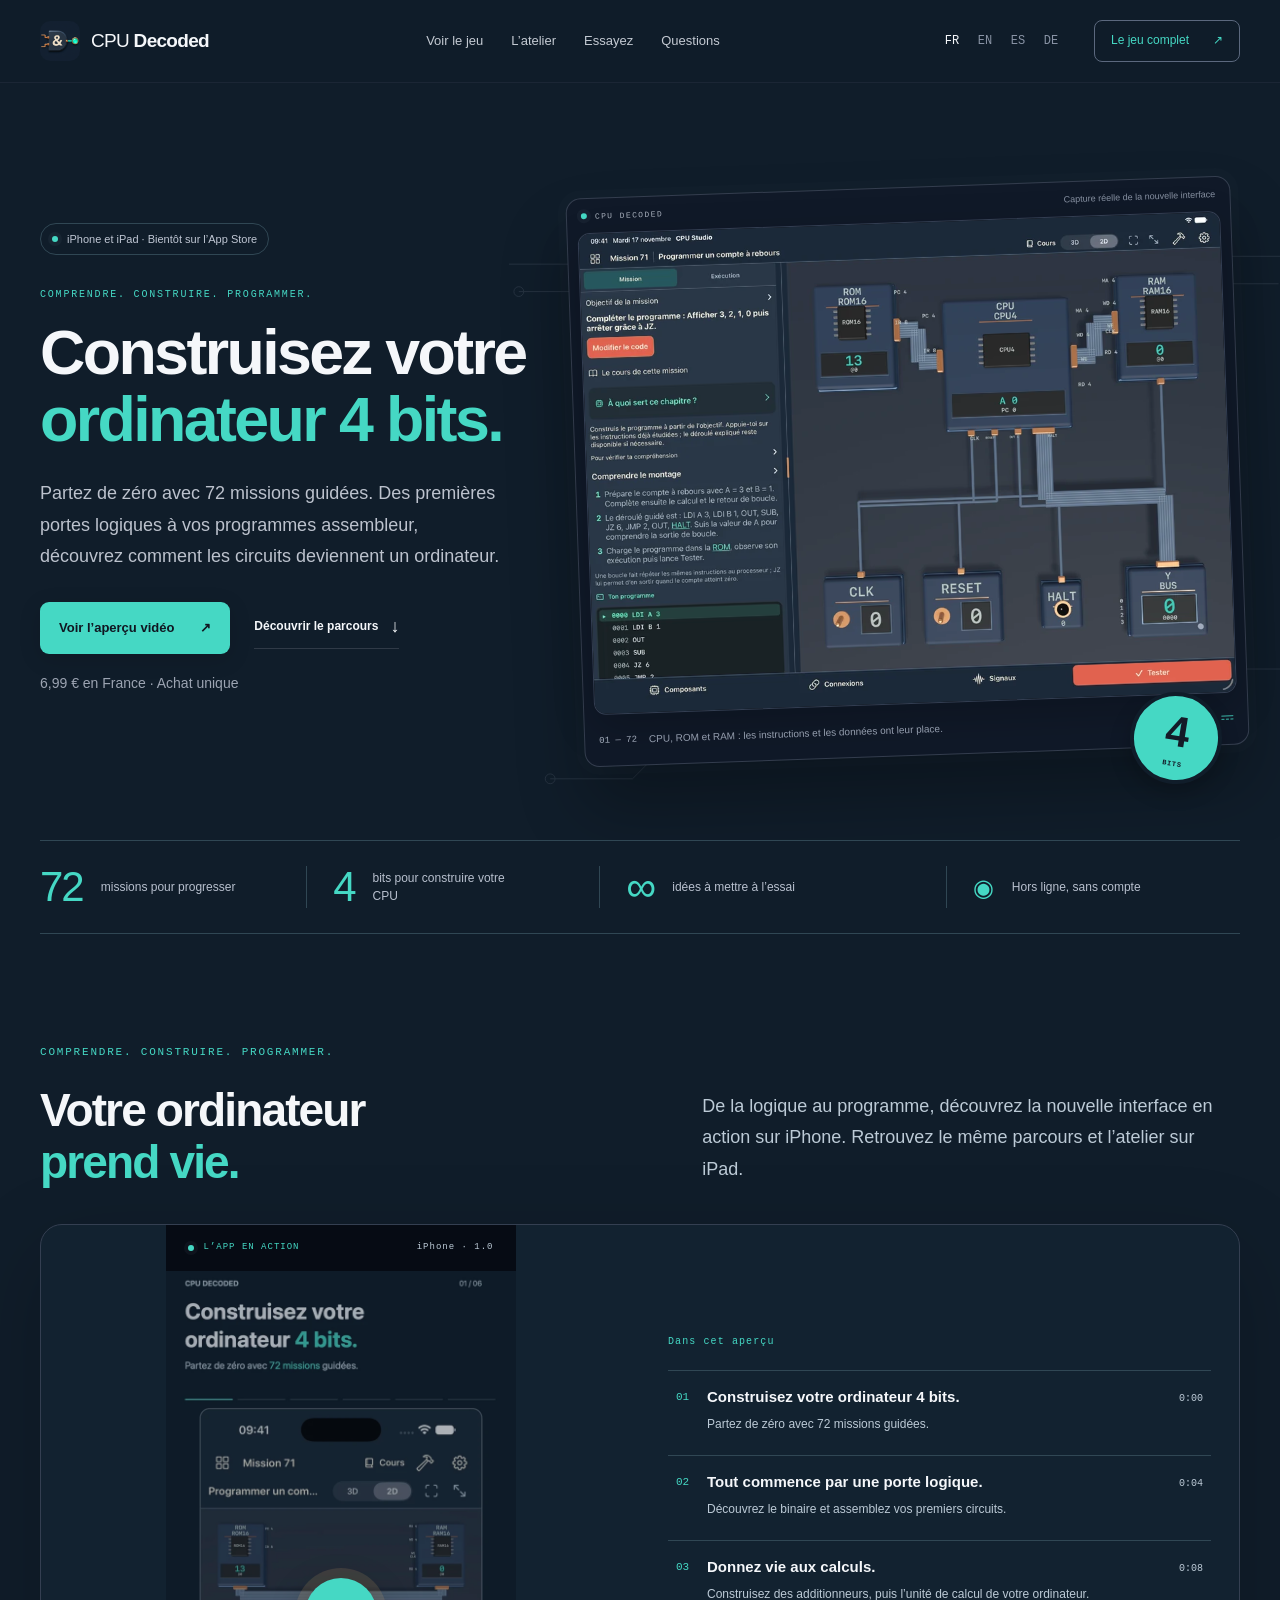
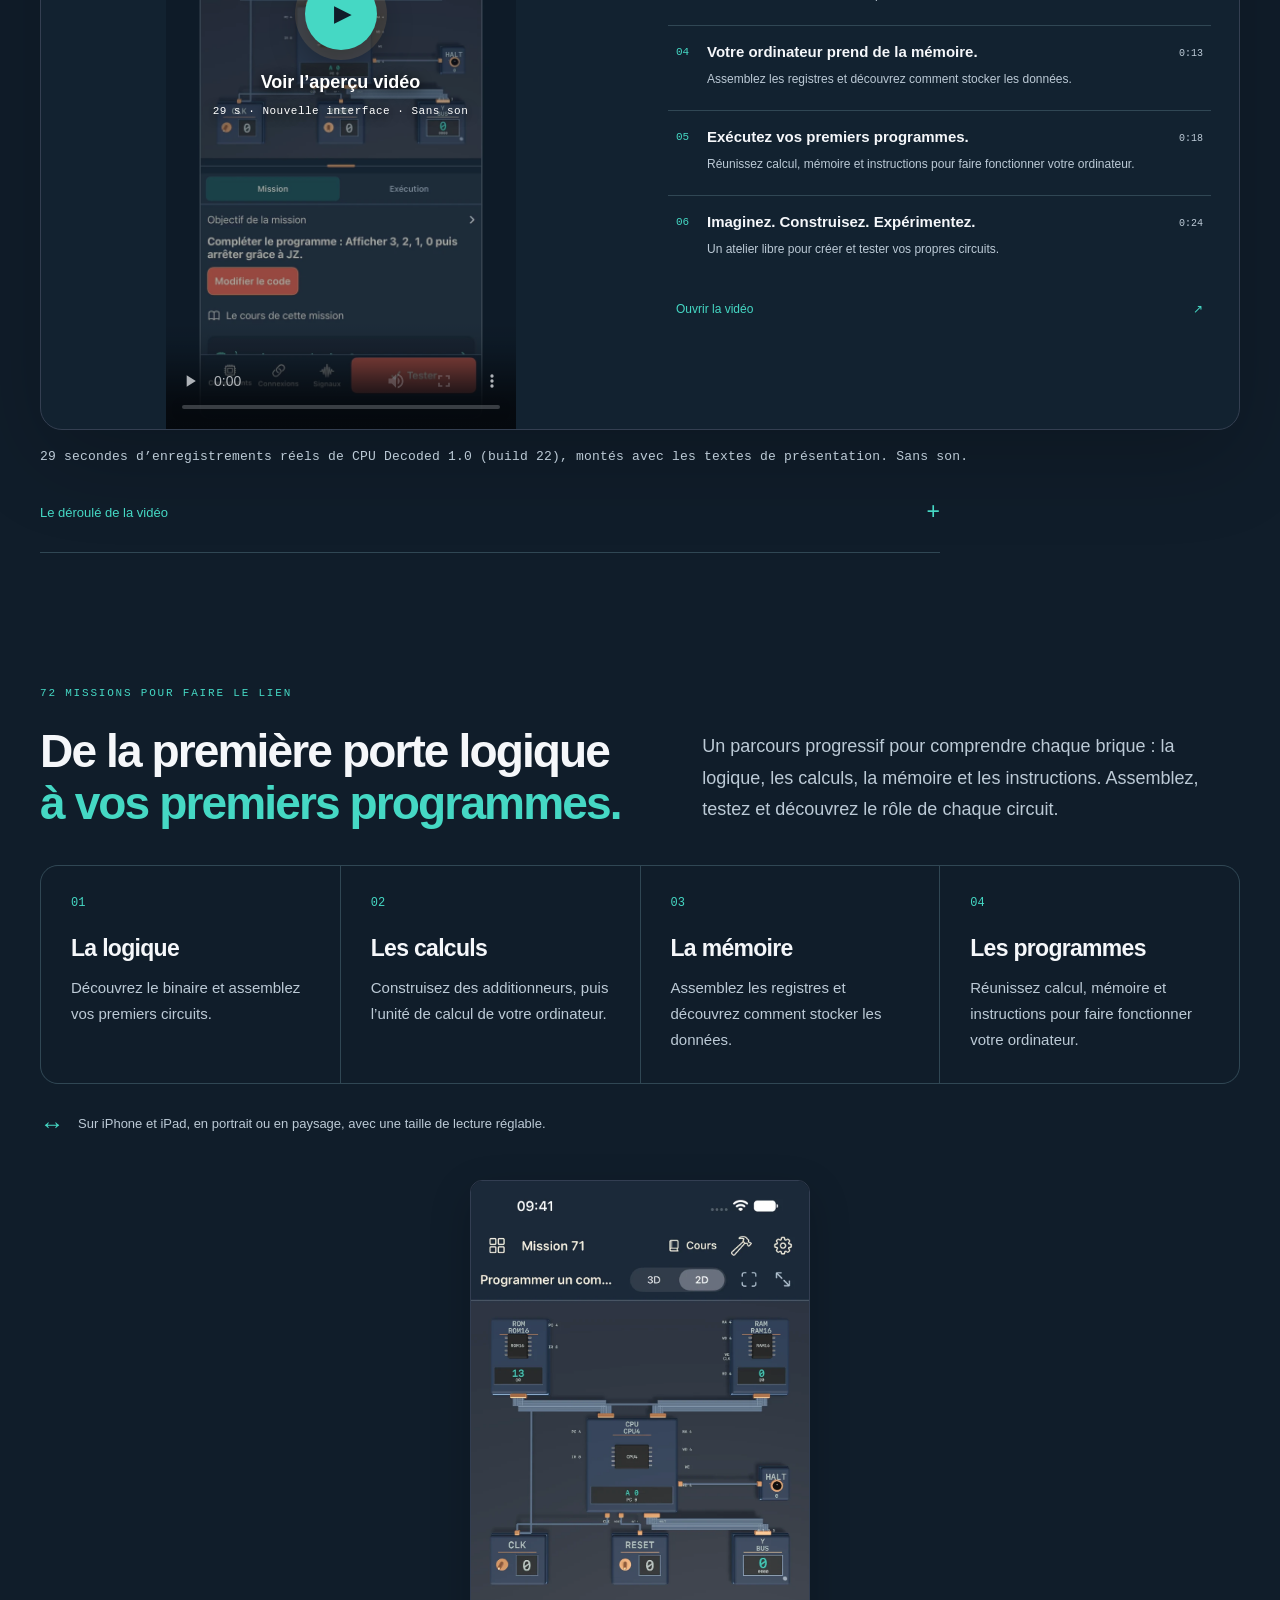
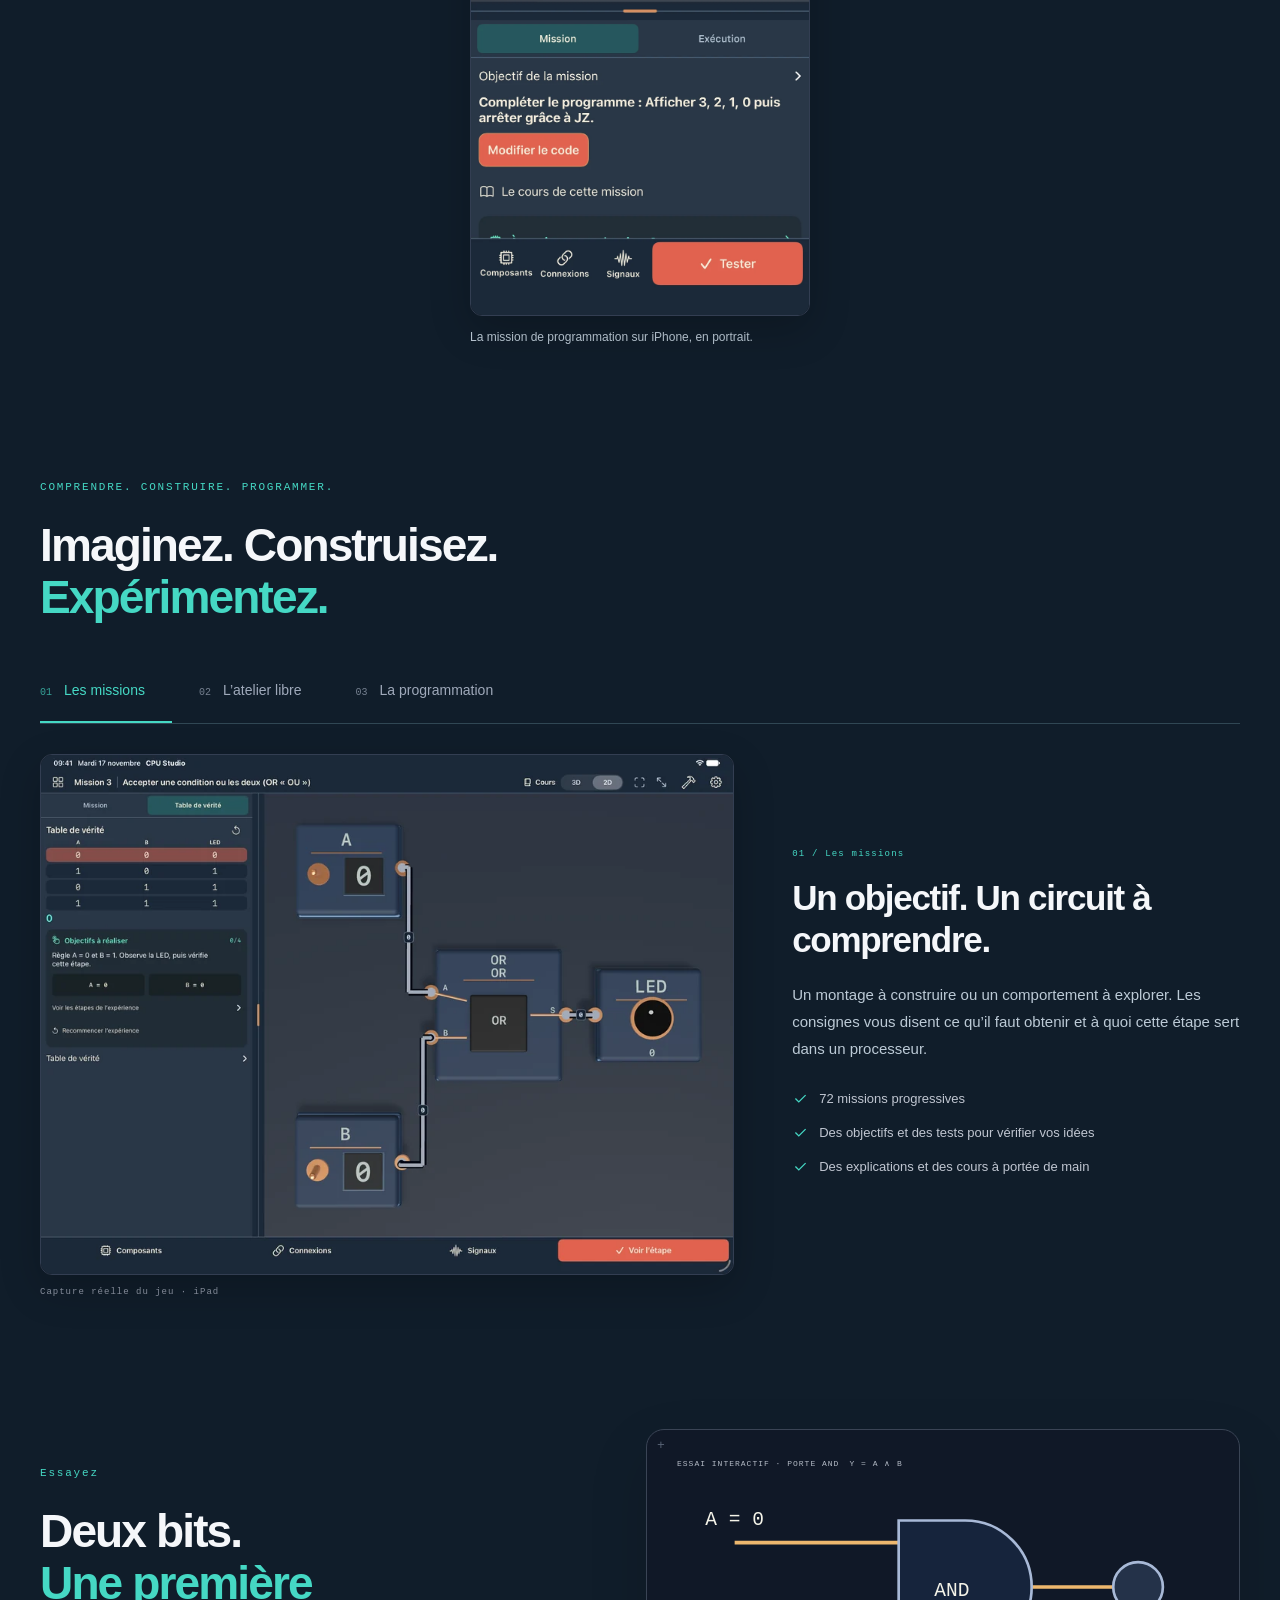
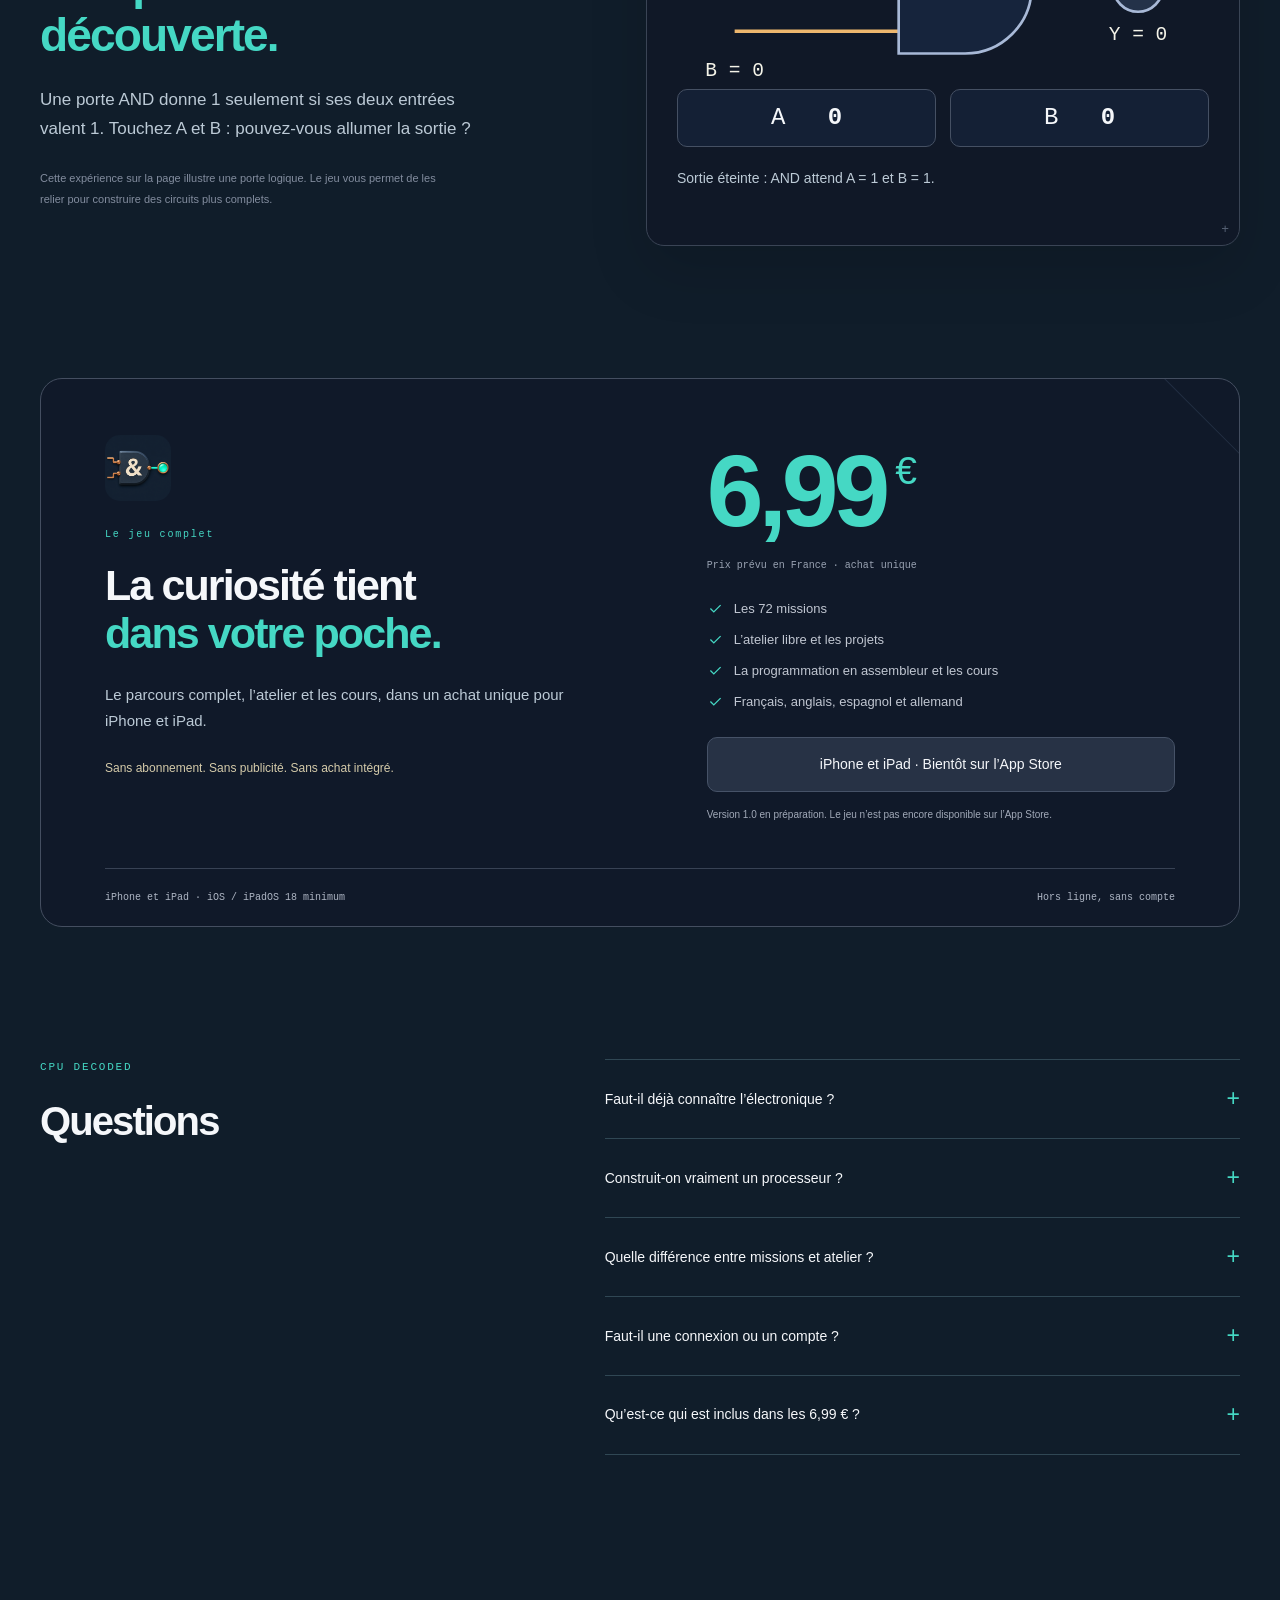
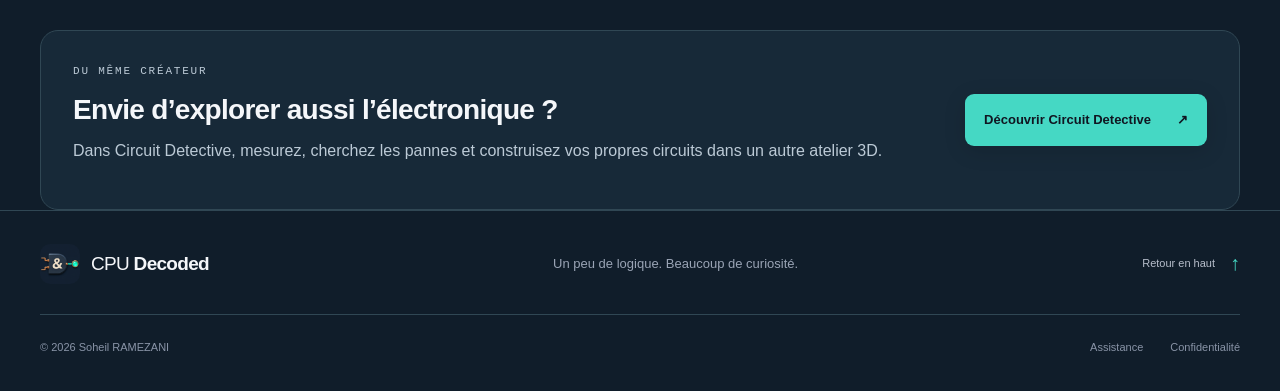
==== commit b2b1d673: "Use the current app icon throughout the public site" ====
--- a/index.html
+++ b/index.html
@@ -1,16 +1,16 @@
 <!DOCTYPE html>
-<html lang="fr"><head><meta charset="utf-8"/><meta content="width=device-width, initial-scale=1" name="viewport"/><meta content="#101d2a" name="theme-color"/><title>CPU Decoded — Construisez votre ordinateur 4 bits.</title><meta content="Partez de zéro avec 72 missions guidées. Des premières portes logiques à vos programmes assembleur, découvrez comment les circuits deviennent un ordinateur." name="description"/><link href="https://xerxex52.github.io/CPU-Decoded/" rel="canonical"/><link href="https://xerxex52.github.io/CPU-Decoded/" hreflang="fr" rel="alternate"/><link href="https://xerxex52.github.io/CPU-Decoded/en/" hreflang="en" rel="alternate"/><link href="https://xerxex52.github.io/CPU-Decoded/es/" hreflang="es" rel="alternate"/><link href="https://xerxex52.github.io/CPU-Decoded/de/" hreflang="de" rel="alternate"/><meta content="CPU Decoded — Construisez votre ordinateur 4 bits." property="og:title"/><meta content="Partez de zéro avec 72 missions guidées. Des premières portes logiques à vos programmes assembleur, découvrez comment les circuits deviennent un ordinateur." property="og:description"/><meta content="website" property="og:type"/><meta content="https://xerxex52.github.io/CPU-Decoded/" property="og:url"/><meta content="https://xerxex52.github.io/CPU-Decoded/assets/build22/fr-cpu-1600.webp" property="og:image"/><meta content="summary_large_image" name="twitter:card"/><link href="assets/favicon.png" rel="icon"/><link href="style.css?v=22" rel="stylesheet"/><script defer="" src="site.js?v=22"></script></head>
+<html lang="fr"><head><meta charset="utf-8"/><meta content="width=device-width, initial-scale=1" name="viewport"/><meta content="#101d2a" name="theme-color"/><title>CPU Decoded — Construisez votre ordinateur 4 bits.</title><meta content="Partez de zéro avec 72 missions guidées. Des premières portes logiques à vos programmes assembleur, découvrez comment les circuits deviennent un ordinateur." name="description"/><link href="https://xerxex52.github.io/CPU-Decoded/" rel="canonical"/><link href="https://xerxex52.github.io/CPU-Decoded/" hreflang="fr" rel="alternate"/><link href="https://xerxex52.github.io/CPU-Decoded/en/" hreflang="en" rel="alternate"/><link href="https://xerxex52.github.io/CPU-Decoded/es/" hreflang="es" rel="alternate"/><link href="https://xerxex52.github.io/CPU-Decoded/de/" hreflang="de" rel="alternate"/><meta content="CPU Decoded — Construisez votre ordinateur 4 bits." property="og:title"/><meta content="Partez de zéro avec 72 missions guidées. Des premières portes logiques à vos programmes assembleur, découvrez comment les circuits deviennent un ordinateur." property="og:description"/><meta content="website" property="og:type"/><meta content="https://xerxex52.github.io/CPU-Decoded/" property="og:url"/><meta content="https://xerxex52.github.io/CPU-Decoded/assets/build22/fr-cpu-1600.webp" property="og:image"/><meta content="summary_large_image" name="twitter:card"/><link href="assets/build22/favicon.png" rel="icon"/><link href="style.css?v=22" rel="stylesheet"/><script defer="" src="site.js?v=22"></script><link rel="apple-touch-icon" href="assets/build22/apple-touch-icon.png" sizes="180x180"/></head>
 <body id="top"><a class="skip" href="#main">Aller au contenu</a><noscript><style>.tab-bar,.film-chapters,.bit-buttons{display:none}.showcase-panel[hidden]{display:grid!important}.showcase-panel{margin-top:40px}</style></noscript>
-<header class="site-header"><div class="nav-shell"><a class="brand" href="#top"><img alt="" height="40" src="assets/icon.webp" width="40"/><span>CPU <b>Decoded</b></span></a><nav aria-label="Navigation" id="navigation"><a href="#film">Voir le jeu</a><a href="#atelier">L’atelier</a><a href="#defi">Essayez</a><a href="#faq">Questions</a></nav><div class="header-actions"><div aria-label="Languages" class="languages"><a aria-current="page" href="index.html" hreflang="fr" lang="fr">FR</a><a href="en/index.html" hreflang="en" lang="en">EN</a><a href="es/index.html" hreflang="es" lang="es">ES</a><a href="de/index.html" hreflang="de" lang="de">DE</a></div><a class="nav-cta" href="#inclus">Le jeu complet<span aria-hidden="true">↗</span></a><button aria-controls="navigation" aria-expanded="false" aria-label="Ouvrir le menu" class="menu-toggle"><span></span><span></span></button></div></div></header>
+<header class="site-header"><div class="nav-shell"><a class="brand" href="#top"><img alt="" height="40" src="assets/build22/app-icon.webp" width="40"/><span>CPU <b>Decoded</b></span></a><nav aria-label="Navigation" id="navigation"><a href="#film">Voir le jeu</a><a href="#atelier">L’atelier</a><a href="#defi">Essayez</a><a href="#faq">Questions</a></nav><div class="header-actions"><div aria-label="Languages" class="languages"><a aria-current="page" href="index.html" hreflang="fr" lang="fr">FR</a><a href="en/index.html" hreflang="en" lang="en">EN</a><a href="es/index.html" hreflang="es" lang="es">ES</a><a href="de/index.html" hreflang="de" lang="de">DE</a></div><a class="nav-cta" href="#inclus">Le jeu complet<span aria-hidden="true">↗</span></a><button aria-controls="navigation" aria-expanded="false" aria-label="Ouvrir le menu" class="menu-toggle"><span></span><span></span></button></div></div></header>
 <main id="main"><section class="hero section-shell"><div class="hero-copy"><div class="availability"><span></span>iPhone et iPad · Bientôt sur l’App Store</div><p class="eyebrow">COMPRENDRE. CONSTRUIRE. PROGRAMMER.</p><h1>Construisez votre<br/><em>ordinateur 4 bits.</em></h1><p class="lead">Partez de zéro avec 72 missions guidées. Des premières portes logiques à vos programmes assembleur, découvrez comment les circuits deviennent un ordinateur.</p><div class="hero-actions"><a class="button primary" href="#film">Voir l’aperçu vidéo<span aria-hidden="true">↗</span></a><a class="text-link" href="#parcours">Découvrir le parcours<span aria-hidden="true">↓</span></a></div><p class="price-note">6,99 € en France · Achat unique</p></div><div class="hero-visual"><svg aria-hidden="true" class="hero-traces" fill="none" viewbox="0 0 800 720"><path d="M0 145h104l48-48h356l40 40h240M10 173h104l48-48h338l40 40h245M42 670h84l54-54h306l58-58h245"></path><circle cx="10" cy="173" r="5"></circle><circle cx="42" cy="670" r="5"></circle></svg><div class="device-mat"><div class="device-top"><span class="signal-dot"></span><span>CPU DECODED</span><span class="real-label">Capture réelle de la nouvelle interface</span></div><button aria-label="Agrandir la capture" class="screenshot" data-caption="CPU, ROM et RAM : les instructions et les données ont leur place." data-lightbox="assets/build22/fr-cpu-1600.webp" type="button"><img alt="CPU, ROM et RAM : les instructions et les données ont leur place." decoding="async" fetchpriority="high" height="1200" loading="eager" sizes="(max-width:760px) calc(100vw - 40px), 760px" src="assets/build22/fr-cpu-1600.webp" srcset="assets/build22/fr-cpu-900.webp 900w, assets/build22/fr-cpu-1600.webp 1600w" width="1600"/><span aria-hidden="true" class="zoom-mark">↗</span></button><div class="device-bottom"><span>01 — 72</span><p>CPU, ROM et RAM : les instructions et les données ont leur place.</p><span aria-hidden="true">⎓</span></div></div><div aria-hidden="true" class="hero-stamp"><span>4</span><small>BITS</small></div></div></section>
 <div class="section-shell"><div class="stat-strip"><div><strong>72</strong><span>missions pour progresser</span></div><div><strong>4</strong><span>bits pour construire votre CPU</span></div><div><strong>∞</strong><span>idées à mettre à l’essai</span></div><div class="stat-promise"><span aria-hidden="true" class="tiny-icon">◉</span><span>Hors ligne, sans compte</span></div></div></div>
 <section class="film-section section-shell section-space" id="film"><div class="film-heading"><div><p class="eyebrow">COMPRENDRE. CONSTRUIRE. PROGRAMMER.</p><h2>Votre ordinateur<br/><em>prend vie.</em></h2></div><p class="section-intro">De la logique au programme, découvrez la nouvelle interface en action sur iPhone. Retrouvez le même parcours et l’atelier sur iPad.</p></div><div class="film-stage"><div class="film-screen"><div class="film-topline"><span><i aria-hidden="true" class="signal-dot"></i>L’APP EN ACTION</span><span>iPhone · 1.0</span></div><div class="video-frame"><video aria-label="Voir l’aperçu vidéo" controls="" height="1560" id="gameplay" playsinline="" poster="assets/build22/fr-poster.webp" preload="none" width="720"><source src="assets/build22/fr-preview.mp4" type="video/mp4"/><track default="" kind="captions" label="FR" src="assets/build22/fr-preview.vtt" srclang="fr"/><p><a href="assets/build22/fr-preview.mp4">Ouvrir la vidéo</a></p></video><button aria-label="Voir l’aperçu vidéo" class="film-play" hidden="" type="button"><span aria-hidden="true" class="play-disc">▶</span><span>Voir l’aperçu vidéo<small>29 s · Nouvelle interface · Sans son</small></span></button></div></div><div class="film-chapters"><p class="eyebrow">Dans cet aperçu</p><button class="film-chapter" data-seek="0" type="button"><span class="chapter-index">01</span><span><strong>Construisez votre ordinateur 4 bits.</strong><span>Partez de zéro avec 72 missions guidées.</span></span><span class="chapter-time">0:00</span></button><button class="film-chapter" data-seek="4" type="button"><span class="chapter-index">02</span><span><strong>Tout commence par une porte logique.</strong><span>Découvrez le binaire et assemblez vos premiers circuits.</span></span><span class="chapter-time">0:04</span></button><button class="film-chapter" data-seek="8" type="button"><span class="chapter-index">03</span><span><strong>Donnez vie aux calculs.</strong><span>Construisez des additionneurs, puis l’unité de calcul de votre ordinateur.</span></span><span class="chapter-time">0:08</span></button><button class="film-chapter" data-seek="13" type="button"><span class="chapter-index">04</span><span><strong>Votre ordinateur prend de la mémoire.</strong><span>Assemblez les registres et découvrez comment stocker les données.</span></span><span class="chapter-time">0:13</span></button><button class="film-chapter" data-seek="18" type="button"><span class="chapter-index">05</span><span><strong>Exécutez vos premiers programmes.</strong><span>Réunissez calcul, mémoire et instructions pour faire fonctionner votre ordinateur.</span></span><span class="chapter-time">0:18</span></button><button class="film-chapter" data-seek="24" type="button"><span class="chapter-index">06</span><span><strong>Imaginez. Construisez. Expérimentez.</strong><span>Un atelier libre pour créer et tester vos propres circuits.</span></span><span class="chapter-time">0:24</span></button><a class="film-download" href="assets/build22/fr-preview.mp4">Ouvrir la vidéo<span aria-hidden="true">↗</span></a></div></div><p class="film-caption">29 secondes d’enregistrements réels de CPU Decoded 1.0 (build 22), montés avec les textes de présentation. Sans son.</p><details class="film-transcript"><summary>Le déroulé de la vidéo<span aria-hidden="true">+</span></summary><div><p><strong>0:00 — Construisez votre ordinateur 4 bits.</strong> Partez de zéro avec 72 missions guidées.</p><p><strong>0:04 — Tout commence par une porte logique.</strong> Découvrez le binaire et assemblez vos premiers circuits.</p><p><strong>0:08 — Donnez vie aux calculs.</strong> Construisez des additionneurs, puis l’unité de calcul de votre ordinateur.</p><p><strong>0:13 — Votre ordinateur prend de la mémoire.</strong> Assemblez les registres et découvrez comment stocker les données.</p><p><strong>0:18 — Exécutez vos premiers programmes.</strong> Réunissez calcul, mémoire et instructions pour faire fonctionner votre ordinateur.</p><p><strong>0:24 — Imaginez. Construisez. Expérimentez.</strong> Un atelier libre pour créer et tester vos propres circuits.</p></div></details></section>
 <section class="first-steps section-shell section-space" id="parcours"><div class="film-heading"><div><p class="eyebrow">72 MISSIONS POUR FAIRE LE LIEN</p><h2>De la première porte logique<br/><em>à vos premiers programmes.</em></h2></div><p class="section-intro">Un parcours progressif pour comprendre chaque brique : la logique, les calculs, la mémoire et les instructions. Assemblez, testez et découvrez le rôle de chaque circuit.</p></div><div class="steps-grid"><article><span aria-hidden="true" class="step-number">01</span><h3>La logique</h3><p>Découvrez le binaire et assemblez vos premiers circuits.</p></article><article><span aria-hidden="true" class="step-number">02</span><h3>Les calculs</h3><p>Construisez des additionneurs, puis l’unité de calcul de votre ordinateur.</p></article><article><span aria-hidden="true" class="step-number">03</span><h3>La mémoire</h3><p>Assemblez les registres et découvrez comment stocker les données.</p></article><article><span aria-hidden="true" class="step-number">04</span><h3>Les programmes</h3><p>Réunissez calcul, mémoire et instructions pour faire fonctionner votre ordinateur.</p></article></div><p class="device-tip"><span aria-hidden="true">↔</span>Sur iPhone et iPad, en portrait ou en paysage, avec une taille de lecture réglable.</p><figure class="phone-preview"><button aria-label="Agrandir la capture" class="screenshot" data-caption="La mission de programmation sur iPhone, en portrait." data-lightbox="assets/build22/fr-iphone-cpu-1600.webp" type="button"><img alt="La mission de programmation sur iPhone, en portrait." decoding="async" height="3476" loading="lazy" sizes="(max-width:760px) calc(100vw - 40px), 760px" src="assets/build22/fr-iphone-cpu-1600.webp" srcset="assets/build22/fr-iphone-cpu-900.webp 900w, assets/build22/fr-iphone-cpu-1600.webp 1600w" width="1600"/><span aria-hidden="true" class="zoom-mark">↗</span></button><figcaption>La mission de programmation sur iPhone, en portrait.</figcaption></figure></section>
 <section class="experience section-shell section-space" id="atelier"><div class="section-heading"><p class="eyebrow">COMPRENDRE. CONSTRUIRE. PROGRAMMER.</p><h2>Imaginez. Construisez.<br/><em>Expérimentez.</em></h2></div><div class="showcase"><div aria-label="CPU Decoded" class="tab-bar" role="tablist"><button aria-controls="panel-0" aria-selected="true" data-tab="0" id="tab-0" role="tab" tabindex="0"><span class="tab-number">01</span>Les missions</button><button aria-controls="panel-1" aria-selected="false" data-tab="1" id="tab-1" role="tab" tabindex="-1"><span class="tab-number">02</span>L’atelier libre</button><button aria-controls="panel-2" aria-selected="false" data-tab="2" id="tab-2" role="tab" tabindex="-1"><span class="tab-number">03</span>La programmation</button></div><div aria-labelledby="tab-0" class="showcase-panel" id="panel-0" role="tabpanel" tabindex="0"><div class="panel-photo"><button aria-label="Agrandir la capture" class="screenshot" data-caption="Reliez vos premiers circuits" data-lightbox="assets/build22/fr-logic-1600.webp" type="button"><img alt="Reliez vos premiers circuits" decoding="async" height="1200" loading="lazy" sizes="(max-width:760px) calc(100vw - 40px), 760px" src="assets/build22/fr-logic-1600.webp" srcset="assets/build22/fr-logic-900.webp 900w, assets/build22/fr-logic-1600.webp 1600w" width="1600"/><span aria-hidden="true" class="zoom-mark">↗</span></button><span class="photo-meta">Capture réelle du jeu · iPad</span></div><div class="panel-copy"><p class="eyebrow">01 / Les missions</p><h3>Un objectif. Un circuit à comprendre.</h3><p>Un montage à construire ou un comportement à explorer. Les consignes vous disent ce qu’il faut obtenir et à quoi cette étape sert dans un processeur.</p><ul class="check-list"><li><svg aria-hidden="true" viewbox="0 0 20 20"><path d="m4 10 4 4 8-8"></path></svg><span>72 missions progressives</span></li><li><svg aria-hidden="true" viewbox="0 0 20 20"><path d="m4 10 4 4 8-8"></path></svg><span>Des objectifs et des tests pour vérifier vos idées</span></li><li><svg aria-hidden="true" viewbox="0 0 20 20"><path d="m4 10 4 4 8-8"></path></svg><span>Des explications et des cours à portée de main</span></li></ul></div></div><div aria-labelledby="tab-1" class="showcase-panel" hidden="" id="panel-1" role="tabpanel" tabindex="0"><div class="panel-photo"><button aria-label="Agrandir la capture" class="screenshot" data-caption="Explorez votre atelier" data-lightbox="assets/build22/fr-workshop-1600.webp" type="button"><img alt="Explorez votre atelier" decoding="async" height="1200" loading="lazy" sizes="(max-width:760px) calc(100vw - 40px), 760px" src="assets/build22/fr-workshop-1600.webp" srcset="assets/build22/fr-workshop-900.webp 900w, assets/build22/fr-workshop-1600.webp 1600w" width="1600"/><span aria-hidden="true" class="zoom-mark">↗</span></button><span class="photo-meta">Capture réelle du jeu · iPad</span></div><div class="panel-copy"><p class="eyebrow">02 / L’atelier libre</p><h3>Votre établi. Vos idées.</h3><p>Un atelier libre pour créer et tester vos propres circuits. Choisissez vos modules, reliez-les et enregistrez vos projets. Sept exemples sont disponibles dès le départ, dont un ordinateur qui compte à rebours et un programme qui utilise la RAM.</p><ul class="check-list"><li><svg aria-hidden="true" viewbox="0 0 20 20"><path d="m4 10 4 4 8-8"></path></svg><span>Des cartes à poser, déplacer et retirer</span></li><li><svg aria-hidden="true" viewbox="0 0 20 20"><path d="m4 10 4 4 8-8"></path></svg><span>Des exemples pour commencer et aller plus loin</span></li><li><svg aria-hidden="true" viewbox="0 0 20 20"><path d="m4 10 4 4 8-8"></path></svg><span>Vos propres circuits et projets enregistrés</span></li></ul></div></div><div aria-labelledby="tab-2" class="showcase-panel" hidden="" id="panel-2" role="tabpanel" tabindex="0"><div class="panel-photo"><button aria-label="Agrandir la capture" class="screenshot" data-caption="Écrivez et suivez votre programme" data-lightbox="assets/build22/fr-program-1600.webp" type="button"><img alt="Écrivez et suivez votre programme" decoding="async" height="1200" loading="lazy" sizes="(max-width:760px) calc(100vw - 40px), 760px" src="assets/build22/fr-program-1600.webp" srcset="assets/build22/fr-program-900.webp 900w, assets/build22/fr-program-1600.webp 1600w" width="1600"/><span aria-hidden="true" class="zoom-mark">↗</span></button><span class="photo-meta">Capture réelle du jeu · iPad</span></div><div class="panel-copy"><p class="eyebrow">03 / La programmation</p><h3>Votre code devient une action.</h3><p>Écrivez en assembleur et chargez le programme dans la ROM. Suivez son exécution : le compteur de programme choisit l’instruction, le CPU travaille, la RAM conserve les données.</p><ul class="check-list"><li><svg aria-hidden="true" viewbox="0 0 20 20"><path d="m4 10 4 4 8-8"></path></svg><span>Un éditeur assembleur et la liste des instructions</span></li><li><svg aria-hidden="true" viewbox="0 0 20 20"><path d="m4 10 4 4 8-8"></path></svg><span>Un montage fourni dans les missions de programmation</span></li><li><svg aria-hidden="true" viewbox="0 0 20 20"><path d="m4 10 4 4 8-8"></path></svg><span>Une exécution pas à pas ou avec horloge automatique</span></li></ul></div></div></div></section>
 <section class="demo-section section-shell section-space" id="defi"><div class="demo-copy"><p class="eyebrow">Essayez</p><h2>Deux bits.<br/><em>Une première découverte.</em></h2><p class="section-intro">Une porte AND donne 1 seulement si ses deux entrées valent 1. Touchez A et B : pouvez-vous allumer la sortie ?</p><p class="demo-note">Cette expérience sur la page illustre une porte logique. Le jeu vous permet de les relier pour construire des circuits plus complets.</p></div><div class="demo-card logic-demo"><div class="demo-card-top"><span>ESSAI INTERACTIF · PORTE AND</span><span>Y = A ∧ B</span></div><svg aria-label="AND" role="img" viewbox="0 0 600 230"><path class="logic-trace" d="M65 65H250M65 165H250M400 115H510"></path><path class="gate-body" d="M250 40h75a75 75 0 0 1 0 150h-75z"></path><text text-anchor="middle" x="310" y="125">AND</text><text id="bit-a" text-anchor="middle" x="65" y="45">A = 0</text><text id="bit-b" text-anchor="middle" x="65" y="215">B = 0</text><circle cx="520" cy="115" id="demo-led" r="28"></circle><text id="bit-y" text-anchor="middle" x="520" y="175">Y = 0</text></svg><div class="bit-buttons"><button aria-label="Changer le bit A" aria-pressed="false" data-bit="a" type="button">A <strong>0</strong></button><button aria-label="Changer le bit B" aria-pressed="false" data-bit="b" type="button">B <strong>0</strong></button></div><p aria-atomic="true" aria-live="polite" class="logic-feedback">Sortie éteinte : AND attend A = 1 et B = 1.</p></div></section>
-<section class="purchase-section section-shell section-space" id="inclus"><div class="purchase-inner"><div class="purchase-copy"><img alt="" height="66" loading="lazy" src="assets/icon.webp" width="66"/><p class="eyebrow">Le jeu complet</p><h2>La curiosité tient<br/><em>dans votre poche.</em></h2><p class="section-intro">Le parcours complet, l’atelier et les cours, dans un achat unique pour iPhone et iPad.</p><p class="purchase-promise">Sans abonnement. Sans publicité. Sans achat intégré.</p></div><div class="purchase-offer"><div class="price"><span>6,99</span><sup>€</sup></div><p class="price-detail">Prix prévu en France · achat unique</p><ul class="check-list"><li><svg aria-hidden="true" viewbox="0 0 20 20"><path d="m4 10 4 4 8-8"></path></svg><span>Les 72 missions</span></li><li><svg aria-hidden="true" viewbox="0 0 20 20"><path d="m4 10 4 4 8-8"></path></svg><span>L’atelier libre et les projets</span></li><li><svg aria-hidden="true" viewbox="0 0 20 20"><path d="m4 10 4 4 8-8"></path></svg><span>La programmation en assembleur et les cours</span></li><li><svg aria-hidden="true" viewbox="0 0 20 20"><path d="m4 10 4 4 8-8"></path></svg><span>Français, anglais, espagnol et allemand</span></li></ul><p class="coming-soon">iPhone et iPad · Bientôt sur l’App Store</p><p class="release-note">Version 1.0 en préparation. Le jeu n’est pas encore disponible sur l’App Store.</p></div><div class="compatibility"><span>iPhone et iPad · iOS / iPadOS 18 minimum</span><span>Hors ligne, sans compte</span></div></div></section>
+<section class="purchase-section section-shell section-space" id="inclus"><div class="purchase-inner"><div class="purchase-copy"><img alt="" height="66" loading="lazy" src="assets/build22/app-icon.webp" width="66"/><p class="eyebrow">Le jeu complet</p><h2>La curiosité tient<br/><em>dans votre poche.</em></h2><p class="section-intro">Le parcours complet, l’atelier et les cours, dans un achat unique pour iPhone et iPad.</p><p class="purchase-promise">Sans abonnement. Sans publicité. Sans achat intégré.</p></div><div class="purchase-offer"><div class="price"><span>6,99</span><sup>€</sup></div><p class="price-detail">Prix prévu en France · achat unique</p><ul class="check-list"><li><svg aria-hidden="true" viewbox="0 0 20 20"><path d="m4 10 4 4 8-8"></path></svg><span>Les 72 missions</span></li><li><svg aria-hidden="true" viewbox="0 0 20 20"><path d="m4 10 4 4 8-8"></path></svg><span>L’atelier libre et les projets</span></li><li><svg aria-hidden="true" viewbox="0 0 20 20"><path d="m4 10 4 4 8-8"></path></svg><span>La programmation en assembleur et les cours</span></li><li><svg aria-hidden="true" viewbox="0 0 20 20"><path d="m4 10 4 4 8-8"></path></svg><span>Français, anglais, espagnol et allemand</span></li></ul><p class="coming-soon">iPhone et iPad · Bientôt sur l’App Store</p><p class="release-note">Version 1.0 en préparation. Le jeu n’est pas encore disponible sur l’App Store.</p></div><div class="compatibility"><span>iPhone et iPad · iOS / iPadOS 18 minimum</span><span>Hors ligne, sans compte</span></div></div></section>
 <section class="faq-section section-shell section-space" id="faq"><div><p class="eyebrow">CPU DECODED</p><h2>Questions</h2></div><div class="faq-list"><details><summary>Faut-il déjà connaître l’électronique ?<span aria-hidden="true">+</span></summary><p>Non. Vous commencez par des bits et des portes logiques. Les missions introduisent progressivement les calculs, les registres, la mémoire et les instructions. Les cours permettent de revenir sur un concept.</p></details><details><summary>Construit-on vraiment un processeur ?<span aria-hidden="true">+</span></summary><p>Vous assemblez et explorez les briques d’un processeur pédagogique de 4 bits, puis vous programmez le CPU du jeu. La ROM et la RAM sont visibles séparément. C’est une simulation pour comprendre les principes, pas un kit de matériel électronique.</p></details><details><summary>Quelle différence entre missions et atelier ?<span aria-hidden="true">+</span></summary><p>Les missions donnent un objectif et des tests. L’atelier permet de choisir les modules, créer vos circuits et enregistrer vos projets.</p></details><details><summary>Faut-il une connexion ou un compte ?<span aria-hidden="true">+</span></summary><p>Après téléchargement, le jeu fonctionne hors ligne, sans compte. Aucun matériel supplémentaire n’est nécessaire. La progression et les projets sont conservés localement, sans synchronisation entre appareils.</p></details><details><summary>Qu’est-ce qui est inclus dans les 6,99 € ?<span aria-hidden="true">+</span></summary><p>Toutes les missions, l’atelier, les cours et la programmation. Le prix de 6,99 € est le tarif prévu en France ; le prix dans les autres pays sera celui affiché par l’App Store.</p></details></div></section><section class="related-app section-shell"><div><p class="eyebrow">DU MÊME CRÉATEUR</p><h3>Envie d’explorer aussi l’électronique ?</h3><p>Dans Circuit Detective, mesurez, cherchez les pannes et construisez vos propres circuits dans un autre atelier 3D.</p></div><a class="button primary" href="https://xerxex52.github.io/Circuit-Detective/">Découvrir Circuit Detective<span aria-hidden="true">↗</span></a></section></main>
-<footer class="section-shell"><div class="footer-top"><a class="brand" href="#top"><img alt="" height="40" src="assets/icon.webp" width="40"/><span>CPU <b>Decoded</b></span></a><p>Un peu de logique. Beaucoup de curiosité.</p><a class="back-top" href="#top">Retour en haut<span aria-hidden="true">↑</span></a></div><div class="footer-bottom"><span>© 2026 Soheil RAMEZANI</span><div><a href="support.html#fr">Assistance</a><a href="privacy.html#fr">Confidentialité</a></div></div></footer><noscript><main class="document-shell"><section id="fr" lang="fr"><h2>Politique de confidentialité</h2><small>Mise à jour : 10 octobre 2026 · Version 1.0</small>
+<footer class="section-shell"><div class="footer-top"><a class="brand" href="#top"><img alt="" height="40" src="assets/build22/app-icon.webp" width="40"/><span>CPU <b>Decoded</b></span></a><p>Un peu de logique. Beaucoup de curiosité.</p><a class="back-top" href="#top">Retour en haut<span aria-hidden="true">↑</span></a></div><div class="footer-bottom"><span>© 2026 Soheil RAMEZANI</span><div><a href="support.html#fr">Assistance</a><a href="privacy.html#fr">Confidentialité</a></div></div></footer><noscript><main class="document-shell"><section id="fr" lang="fr"><h2>Politique de confidentialité</h2><small>Mise à jour : 10 octobre 2026 · Version 1.0</small>
 <p>CPU Decoded est une application éducative pour comprendre et construire des circuits numériques et un processeur. Le jeu fonctionne hors ligne, sans compte, publicité ni outil d’analyse d’utilisation.</p>
 <h3>Données de l’application</h3><p>Le développeur ne collecte aucune donnée personnelle par l’intermédiaire de l’application. Vos circuits, programmes assembleur, noms de projets, progression et réglages sont enregistrés localement pour retrouver votre travail. L’application ne les transmet pas au développeur ni à des tiers.</p>
 <h3>Vos données restent sous votre contrôle</h3><p>Vous pouvez supprimer vos projets dans Atelier → Projets. Supprimer l’application retire ses données locales de l’appareil. Les éventuelles sauvegardes réalisées par iOS ou iPadOS dépendent de vos réglages Apple et se gèrent séparément ; CPU Decoded n’exploite pas de service de synchronisation.</p>
